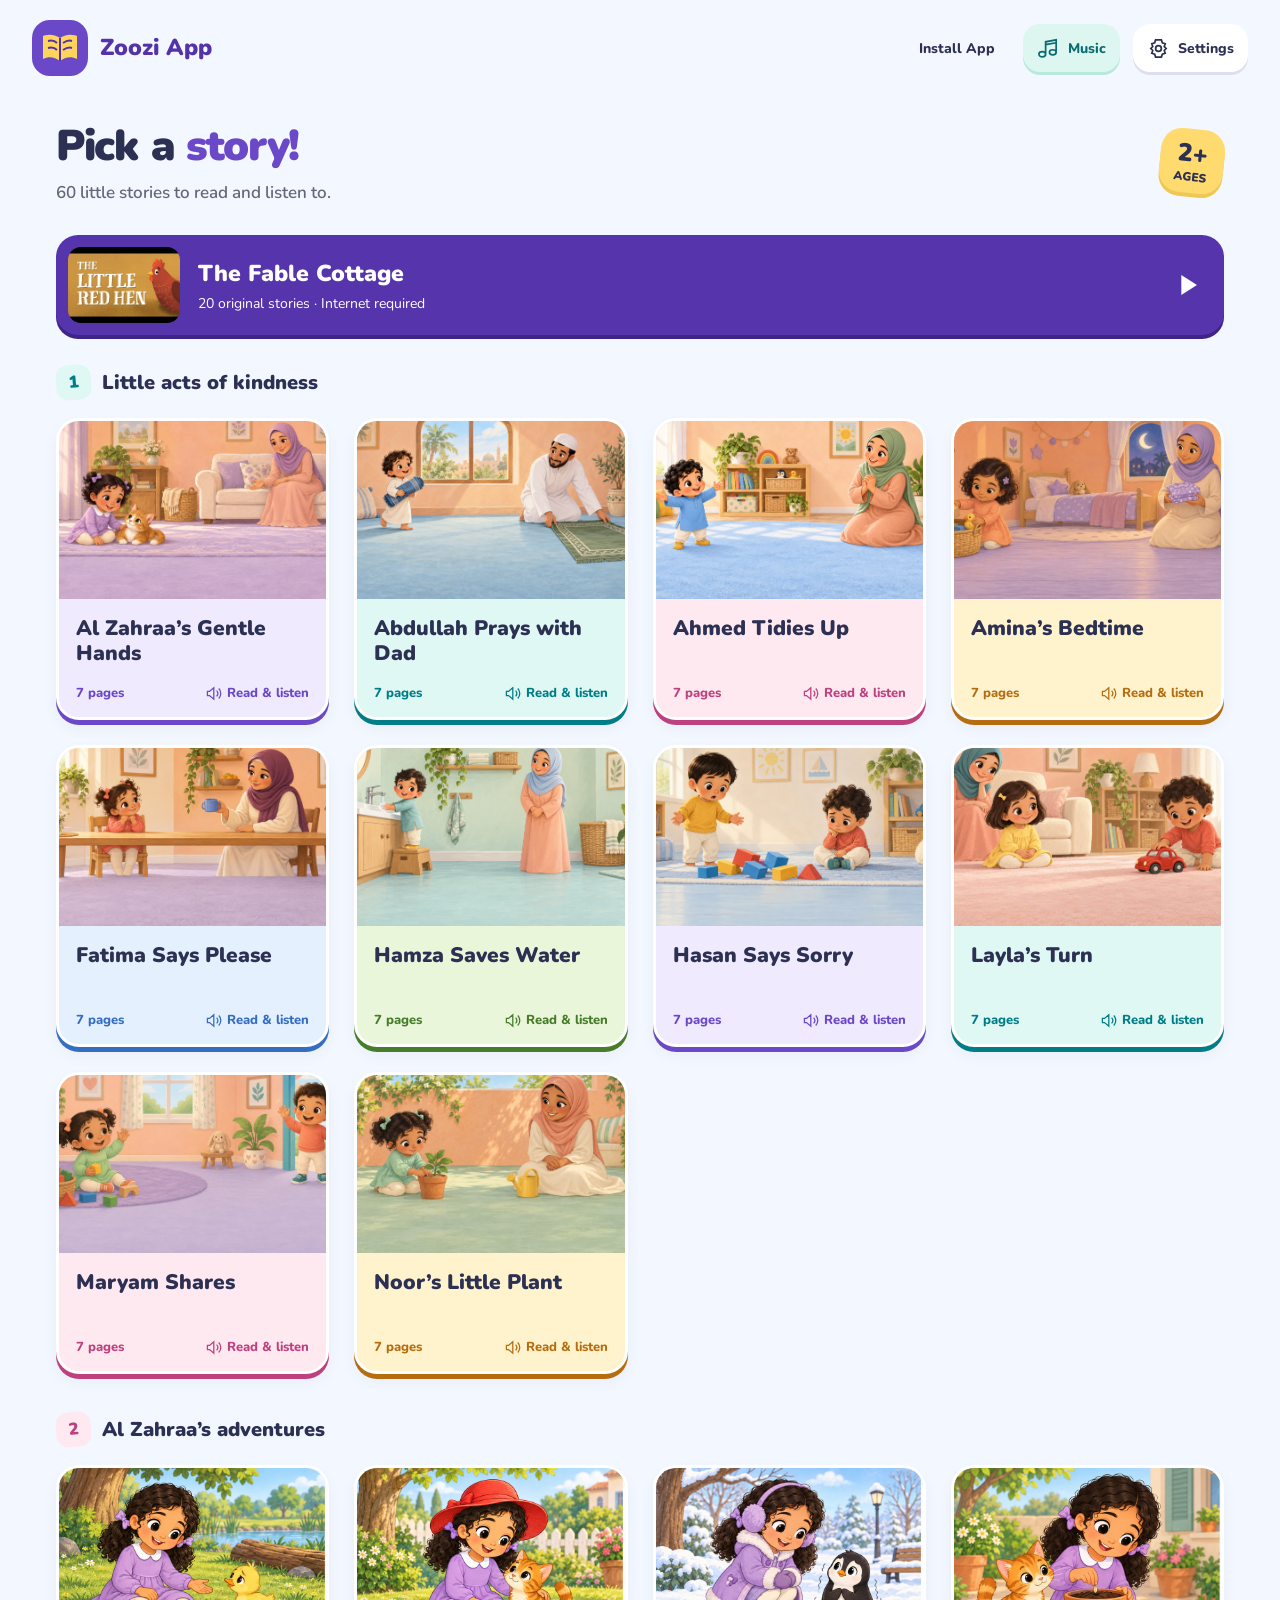
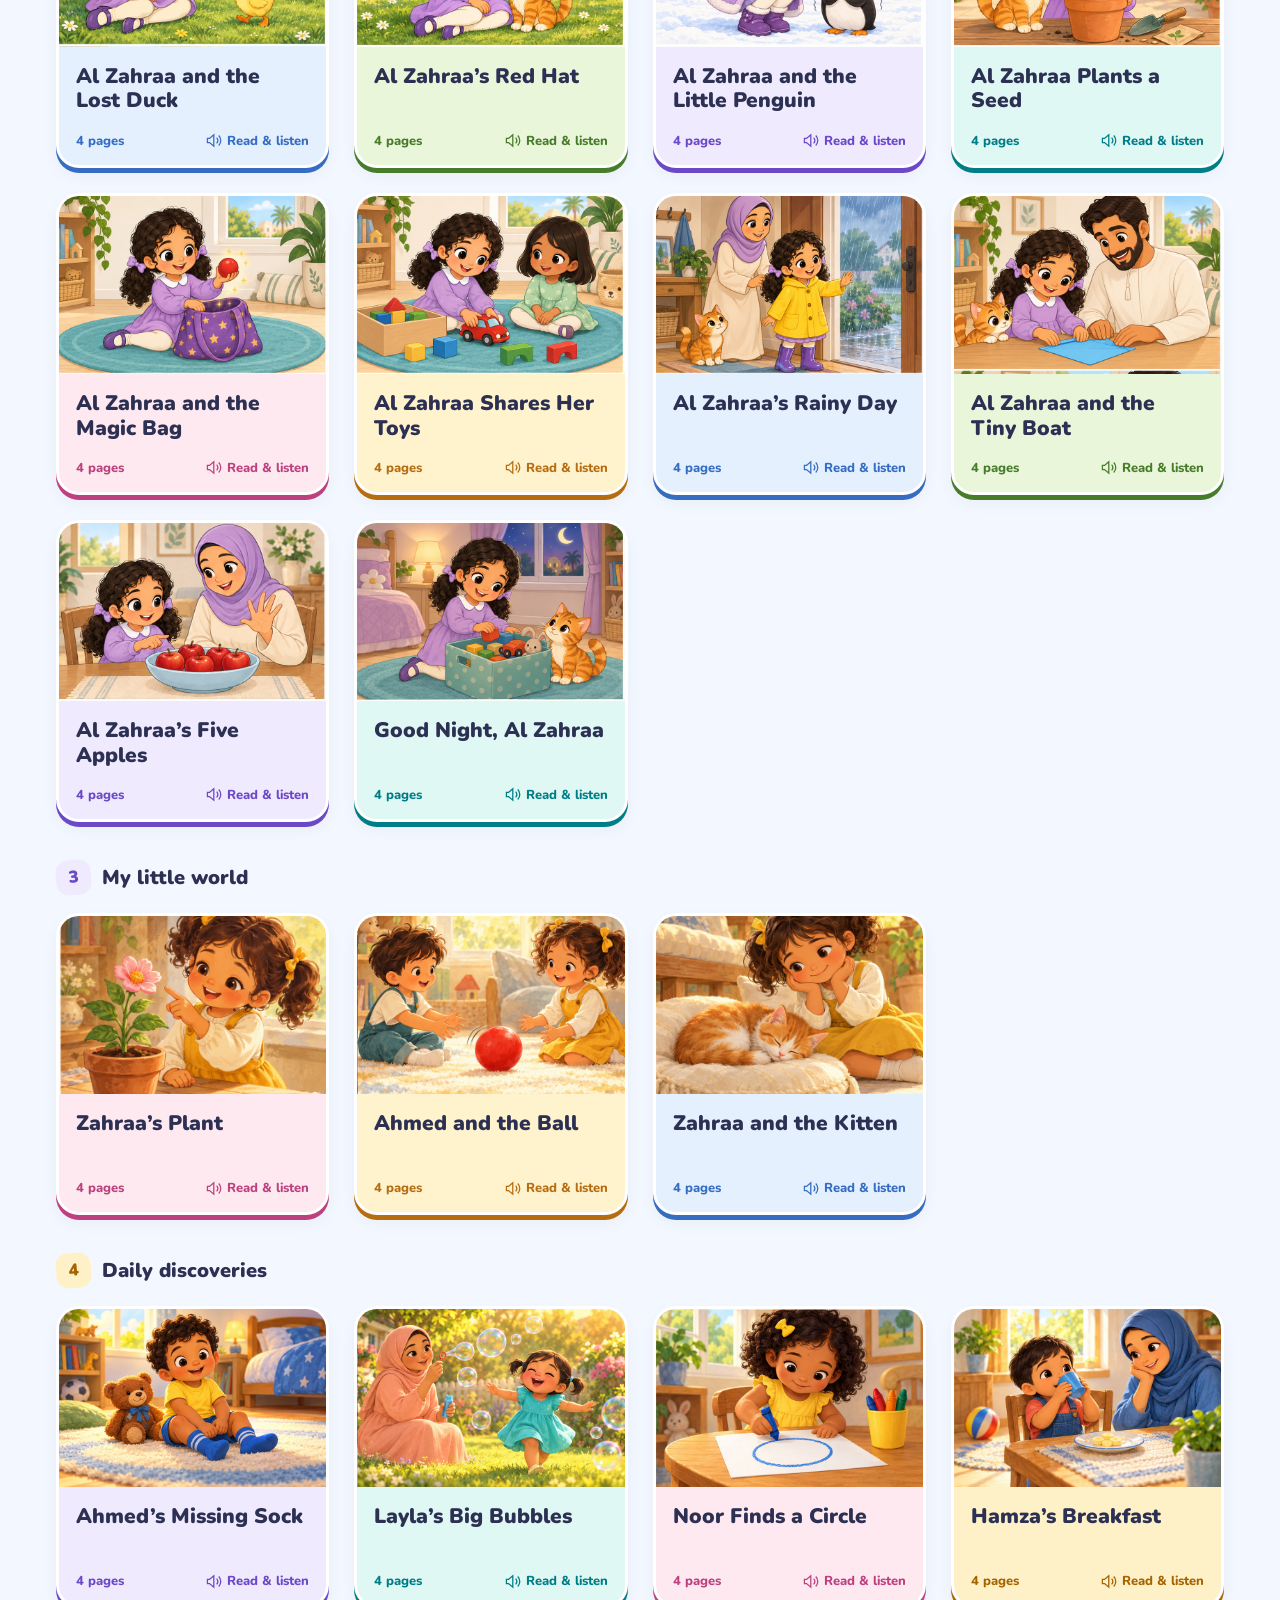
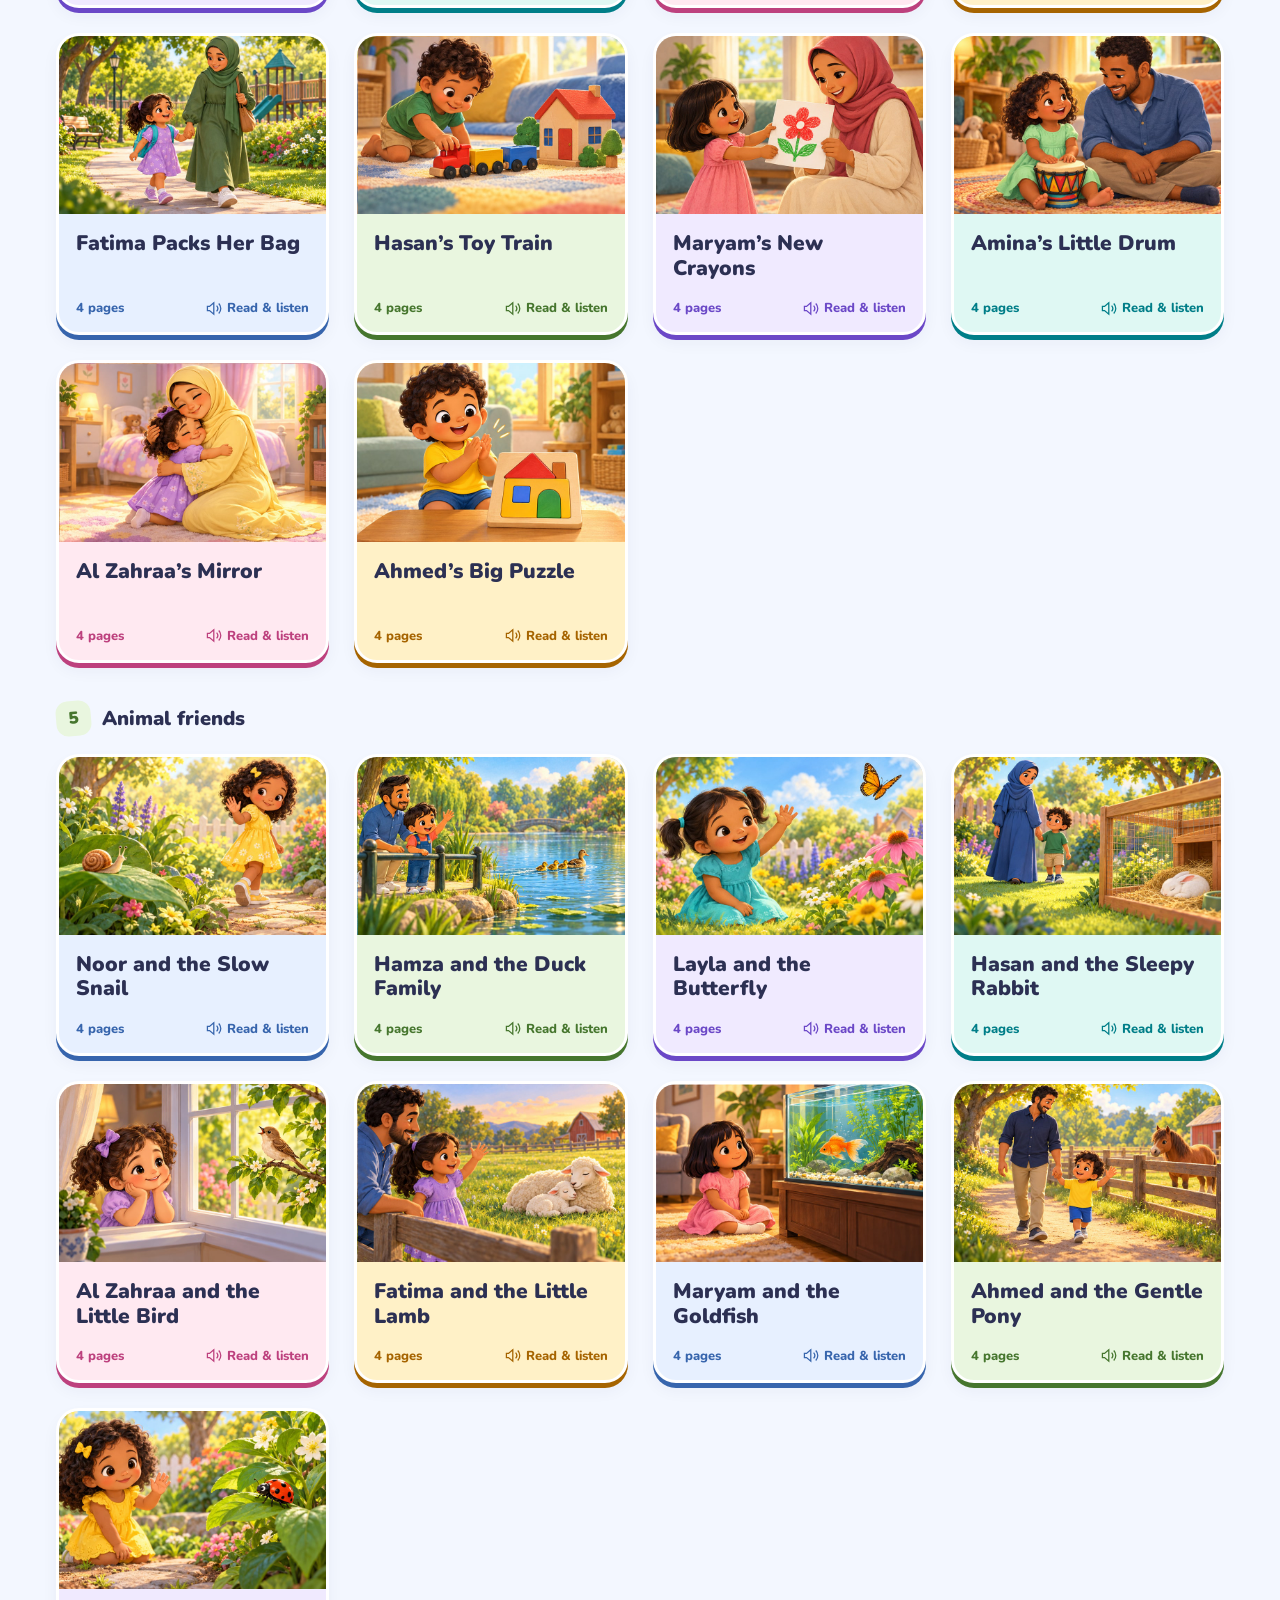
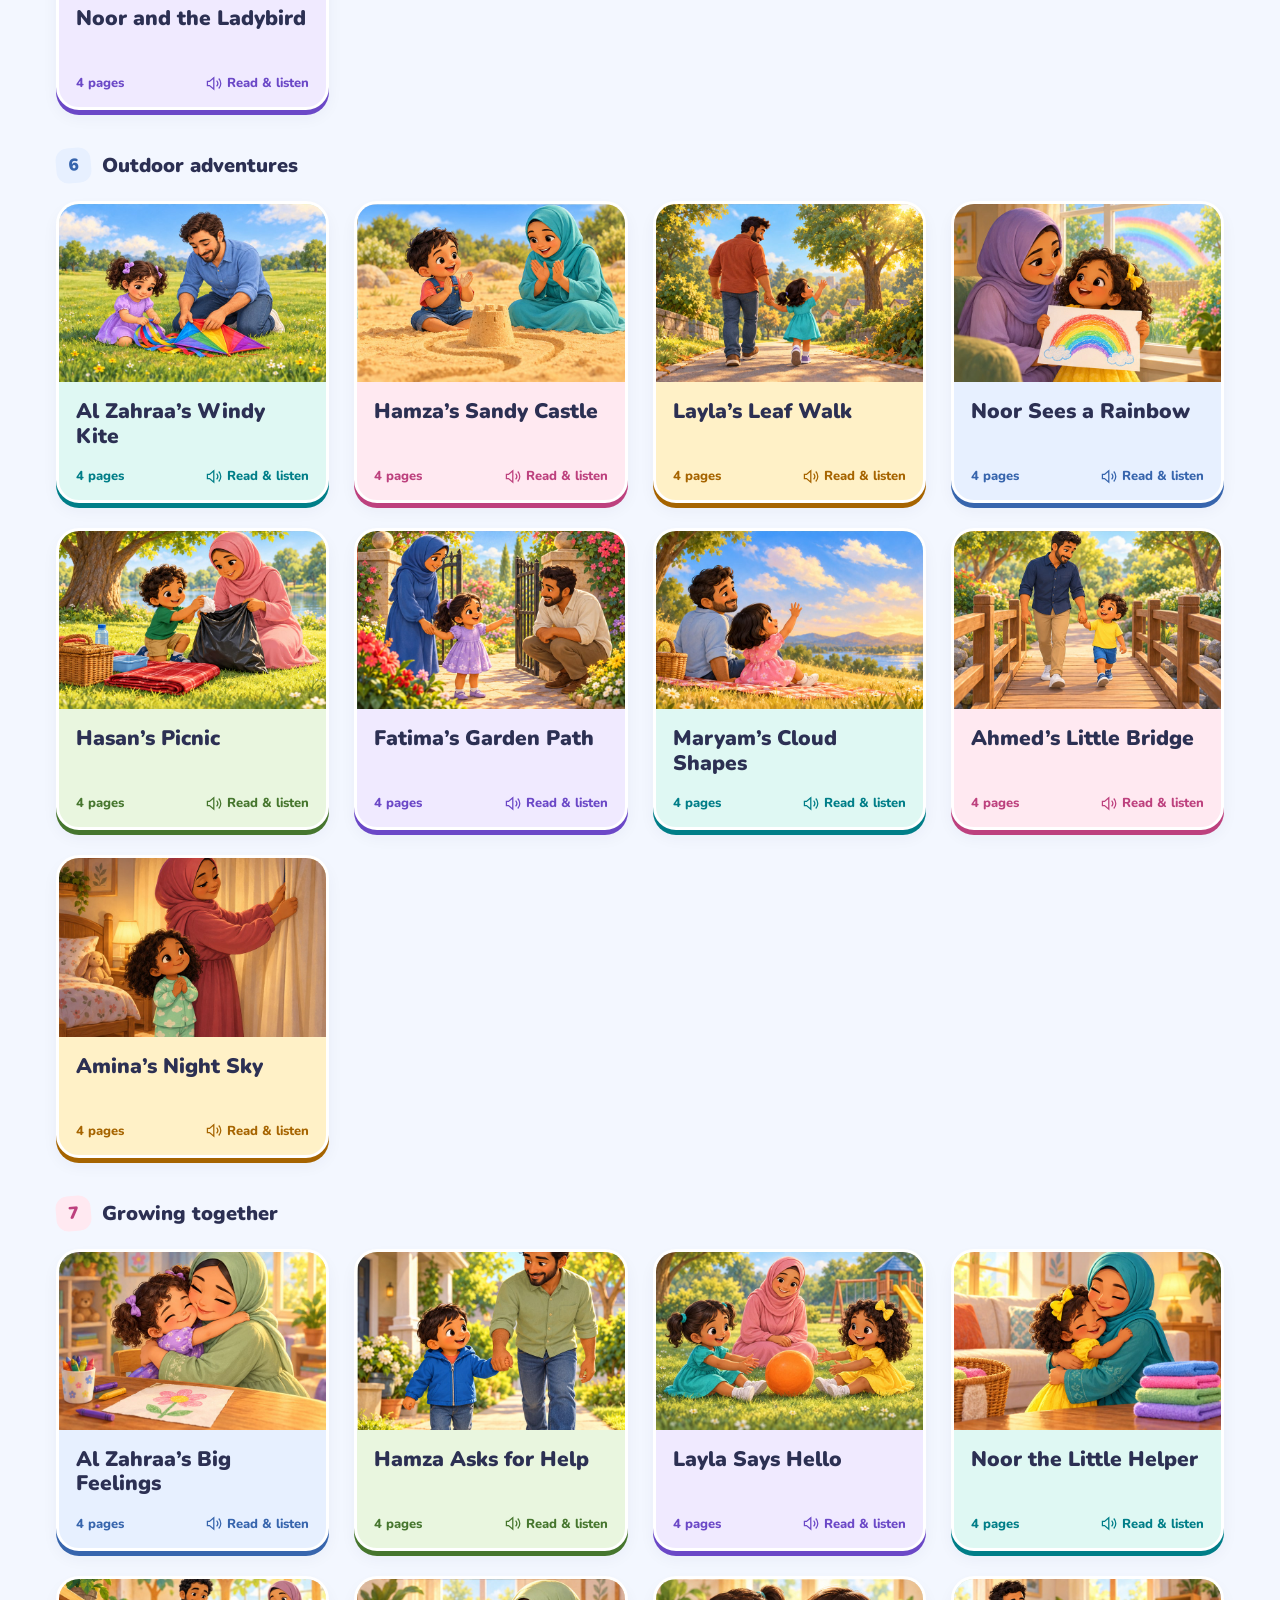
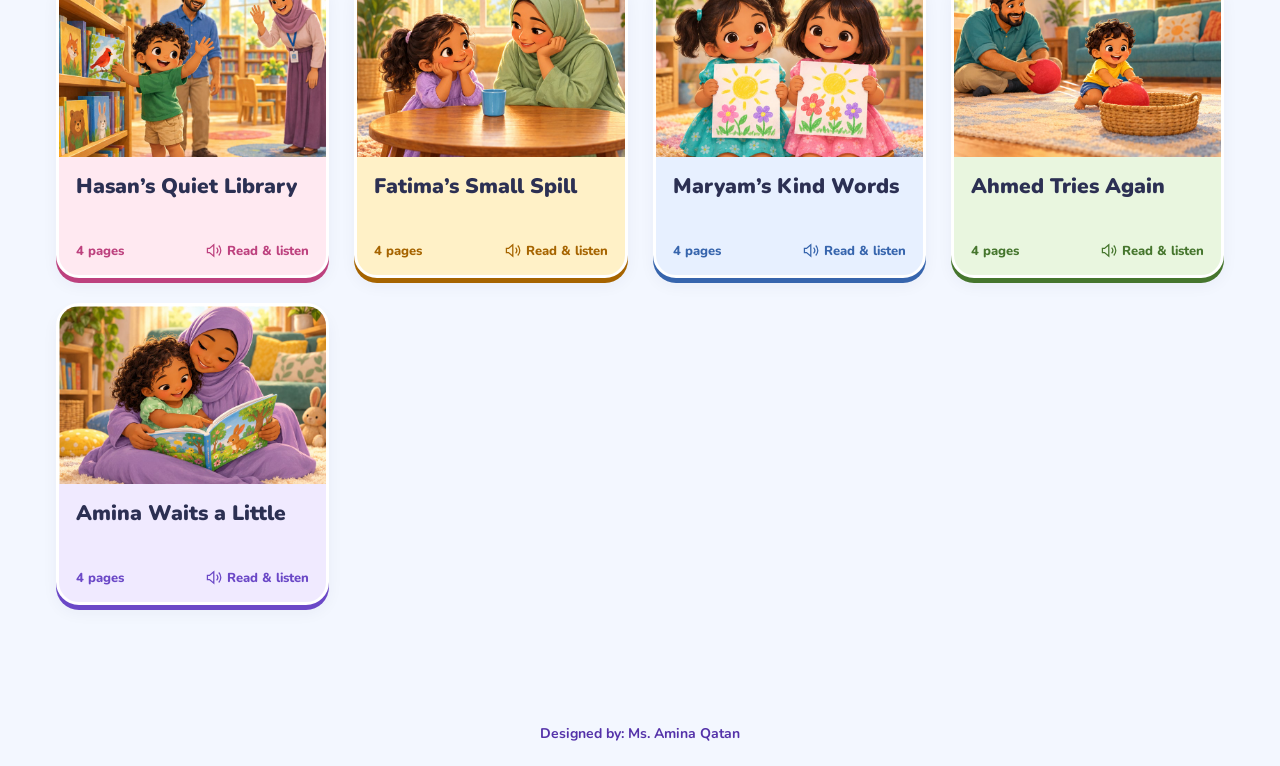
==== index.html @ 8759d4b2 "Upload Zoozi app" ====
<!doctype html><html lang="en"><head>
<meta charset="utf-8"><meta name="viewport" content="width=device-width,initial-scale=1,viewport-fit=cover"><meta name="theme-color" content="#6b48c7"><meta name="apple-mobile-web-app-capable" content="yes"><meta name="apple-mobile-web-app-status-bar-style" content="default"><meta name="description" content="60 illustrated English stories with continuous narration, plus original Fable Cottage stories online."><title>Zoozi App</title>
<link rel="manifest" href="manifest.webmanifest?v=8" crossorigin="use-credentials"><link rel="icon" href="icon.svg?v=8" type="image/svg+xml"><link rel="apple-touch-icon" href="icon-192.png?v=8"><link rel="stylesheet" href="app.css?v=8"><script src="stories.js?v=8" defer></script><script src="fable-stories.js?v=8" defer></script><script src="app.js?v=8" defer></script></head><body>
<header class="app-header"><button class="brand" id="home" aria-label="Story library"><svg viewBox="0 0 40 40" aria-hidden="true"><path d="M20 10C13 5 5 7 3 8v23c6-3 12-2 17 2 5-4 11-5 17-2V8c-2-1-10-3-17 2Z" fill="#ffd45c"/><path d="M20 10v23M8 13c4-1 7 0 9 2m-9 5c4-1 7 0 9 2m6-7c3-2 6-3 9-2m-9 9c3-2 6-3 9-2" stroke="#5432a9" stroke-width="2" fill="none"/></svg><span>Zoozi App</span></button><div class="header-actions"><button class="text-button install-top" id="install-top">Install App</button><button class="icon-button music-toggle" id="music-toggle" aria-label="Turn background music off" aria-pressed="true"><svg viewBox="0 0 24 24" fill="none" stroke="currentColor" stroke-width="1.8" aria-hidden="true"><path d="M9 17V5l11-2v12M9 8l11-2"/><ellipse cx="5.5" cy="18" rx="3.5" ry="2.7"/><ellipse cx="16.5" cy="16" rx="3.5" ry="2.7"/><path class="music-slash" d="m3 3 18 18"/></svg><span>Music</span></button><button class="icon-button" id="settings-open" aria-label="Settings"><svg viewBox="0 0 24 24" fill="none" stroke="currentColor" stroke-width="1.8" aria-hidden="true"><path d="m9 3-1 3-3 1 1 3-2 2 2 2-1 3 3 1 1 3h6l1-3 3-1-1-3 2-2-2-2 1-3-3-1-1-3Z"/><circle cx="12" cy="12" r="3"/></svg><span>Settings</span></button></div></header>
<main id="app" tabindex="-1"></main>
<footer class="app-credit">Designed by: Ms. Amina Qatan</footer>
<dialog id="settings"><form method="dialog"><div class="dialog-heading"><h2>Settings</h2><button class="icon-button close" aria-label="Close settings" value="close">×</button></div></form><div class="voice-note"><strong>Read the whole story</strong><span>One tap · Automatic page turns · English</span></div><div class="setting-row"><label for="audio-speed">Reading speed</label><select id="audio-speed"><option value="0.85">Slow</option><option value="1">Normal</option><option value="1.15">Faster</option></select></div><div class="setting-row"><label for="background-music">Background music</label><input id="background-music" type="checkbox" role="switch"></div><div class="setting-row volume-setting"><label for="music-volume">Music volume <output id="music-volume-value" for="music-volume">16%</output></label><input id="music-volume" type="range" min="0" max="30" step="1" value="16"></div><p class="settings-note music-note">Soft piano and harp play while a story is open. The music becomes quieter during narration.</p><div class="setting-row"><label for="page-animation">Page flipping</label><input id="page-animation" type="checkbox" role="switch"></div><div class="install-panel"><h3>Your little story library</h3><p>Add this app to your home screen.</p><button class="primary-button" id="install-settings">Install App</button><p class="install-help" id="install-help">On iPhone or iPad, open in Safari, tap Share, then Add to Home Screen. On Android, use Install app or Add to home screen in your browser menu.</p></div><p class="settings-note">Fable Cottage stories require internet and use their original sound. Some official story pages have members-only chapters.</p><p class="settings-note">The Zoozi read-along voice is synthetic. Previously opened stories and audio may be available offline after loading. Download a PDF to keep a story.</p></dialog><div id="notice" role="status" aria-live="polite" class="notice" hidden></div><noscript><p class="no-script">Please enable JavaScript to open the stories and play audio.</p></noscript></body></html>
---- app.css ----
@font-face{font-family:Nunito;src:url('assets/fonts/Nunito.ttf') format('truetype');font-weight:200 1000;font-display:swap}
:root{--ink:#2c3053;--purple:#6b48c7;--paper:#fff;--muted:#636779;--line:#e1deec;color-scheme:light;font-family:Nunito,system-ui,sans-serif;color:var(--ink);background:#f3f7ff}*{box-sizing:border-box}body{margin:0}button,a,input,select{-webkit-tap-highlight-color:transparent}button,select,input{font:inherit}button,a{touch-action:manipulation}button{cursor:pointer;color:inherit;border:0}button:disabled{cursor:default;opacity:.4}a{color:inherit}button:focus-visible,a:focus-visible,select:focus-visible,input:focus-visible{outline:3px solid #d15c04;outline-offset:4px}h1,h2,h3,p{margin:0}.app-header{max-width:1280px;margin:auto;padding:20px 32px;display:flex;align-items:center;justify-content:space-between;gap:18px}.brand{display:flex;align-items:center;gap:12px;text-align:left;background:none;padding:0;font-weight:900;font-size:23px;line-height:1.02;color:#5432a9}.brand svg{width:56px;height:56px;border-radius:18px;background:#6b48c7;padding:8px}.header-actions{display:flex;gap:13px;align-items:center}.icon-button{display:inline-flex;gap:8px;align-items:center;justify-content:center;background:#fff;min-width:48px;min-height:48px;padding:11px 14px;border-radius:17px;font-size:14px;font-weight:800;box-shadow:0 3px 0 #dddff0}.icon-button:hover{background:#eee8fc}.icon-button svg{width:23px;height:23px}.music-toggle{background:#ddf6f0;color:#086d70;box-shadow:0 3px 0 #b9e9dd}.music-toggle[aria-pressed=false]{background:#eeeef2;color:#646879;box-shadow:0 3px 0 #d9dbe4}.music-slash{display:none}.music-toggle[aria-pressed=false] .music-slash{display:block}.text-button{background:none;border-radius:12px;min-height:44px;padding:10px 15px;font-size:14px;font-weight:800}.text-button:hover{background:#eae5fa}.library{max-width:1220px;margin:auto;padding:21px 26px 70px}.library-heading{display:flex;gap:20px;justify-content:space-between;align-items:center;margin:0 0 31px}.library-heading h1{font-size:clamp(30px,4vw,43px);font-weight:950;letter-spacing:-1.3px}.library-heading h1 span{color:var(--purple)}.library-heading p{font-size:17px;color:var(--muted);margin-top:6px;font-weight:600}.age-mark{background:#ffdb6f;border-radius:21px;transform:rotate(6deg);width:64px;height:64px;display:flex;flex-direction:column;align-items:center;justify-content:center;font-size:25px;font-weight:900;flex-shrink:0;box-shadow:0 4px 0 #efc854}.age-mark small{font-size:12px;line-height:1.1;font-weight:900}.series{margin-bottom:38px}.series-heading{display:flex;gap:11px;align-items:center;margin-bottom:18px}.series-heading h2{font-size:20px;font-weight:900}.series-number{display:inline-flex;align-items:center;justify-content:center;min-width:35px;height:35px;border-radius:12px;background:var(--series-tint);color:var(--series-color);font-size:17px;font-weight:900;transform:rotate(-5deg)}.books{display:grid;grid-template-columns:repeat(4,minmax(0,1fr));gap:25px}.book-card{display:block;text-align:left;background:var(--book-tint);padding:0;border-radius:23px;overflow:hidden;box-shadow:0 5px 0 var(--book-color),0 8px 16px #33335b0c;border:3px solid white;transition:transform .18s,box-shadow .18s}.book-card:hover{transform:translateY(-5px) rotate(-1deg);box-shadow:0 7px 0 var(--book-color),0 14px 22px #33335b15}.book-card:active{transform:translateY(2px);box-shadow:0 2px 0 var(--book-color)}.cover-wrap{aspect-ratio:1.5;overflow:hidden;background:var(--book-tint);display:flex;align-items:center;justify-content:center}.art{position:relative;width:100%;aspect-ratio:var(--ratio,2);overflow:hidden;background:#eeeddf;flex-shrink:0}.art img{position:absolute;inset:0;width:100%;height:100%;object-fit:cover}.art img.panel{width:200%;height:200%;max-width:none;object-fit:fill}.art img.p1,.art img.p3{left:-100%}.art img.p2,.art img.p3{top:-100%}.cover-wrap .art{width:100%;min-height:100%}.book-copy{padding:17px 17px 15px;min-height:118px;display:flex;flex-direction:column;gap:15px}.book-copy h3{font-weight:900;font-size:21px;line-height:1.18;color:#2c3053;flex:1}.book-meta{display:flex;align-items:center;justify-content:space-between;font-size:13px;font-weight:800;color:var(--book-color);gap:8px}.book-listen{display:flex;align-items:center;gap:4px}.book-meta svg{width:17px;height:17px}.reader{--book-color:#6b48c7;--book-tint:#f0eaff;max-width:1380px;margin:auto;padding:3px 12px 30px}.reader-top{display:flex;align-items:center;gap:16px;justify-content:space-between;margin:2px 0 19px}.reader-title{font-size:clamp(20px,2.5vw,27px);font-weight:900;text-align:center;line-height:1.15;min-width:0}.back-button{min-width:88px;background:white;padding:12px 17px;font-size:15px;font-weight:900;border-radius:15px;box-shadow:0 3px 0 #e0deef}.download-link{font-size:14px;text-decoration:none;min-width:88px;text-align:right;padding:12px 0;font-weight:800}.download-link:hover{text-decoration:underline}.book-stage{perspective:1800px;position:relative;border-radius:24px;background:var(--book-tint);box-shadow:0 4px #d7d7e8,0 8px #e9e9f3,0 16px 28px #41477a10;border:4px solid var(--book-color)}.story-page{position:relative;border-radius:20px;overflow:hidden;background:white;padding:0 0 8px;transform-origin:left center;backface-visibility:hidden;will-change:transform;touch-action:pan-y}.page-art{margin:0 auto;max-width:min(100%,calc(78svh * var(--ratio)));border-radius:0}.reading{display:flex;gap:12px;align-items:center;margin:8px 10px 0;padding:7px 10px;border-radius:13px;background:var(--book-tint);border:2px solid transparent;transition:border-color .15s}.sentences{flex:1;min-width:0}.reading p{line-height:1.35;font-size:clamp(1rem,1.4vw,1.125rem);font-weight:700}.reading p+p{margin-top:2px}.listen{display:flex;flex-direction:column;gap:5px;align-items:center;justify-content:center;border-radius:16px;width:62px;height:60px;flex-shrink:0;background:var(--book-color);color:white;font-size:12px;font-weight:900;box-shadow:0 3px 0 #27214924}.listen svg{width:24px;height:24px}.listen:hover{filter:brightness(1.08)}.listen:active{transform:translateY(3px);box-shadow:0 2px 0 #27214924}.listen.playing{background:#ad3973;animation:pulse 1.4s infinite}.reading.active{border-color:var(--book-color)}.page-footnote{display:flex;justify-content:space-between;gap:10px;font-size:12px;font-weight:700;color:#74748a;margin:10px 18px 0}.page-nav{display:grid;grid-template-columns:1fr auto 1fr;align-items:center;gap:20px;margin-top:24px}.nav-button{border-radius:18px;background:#fff;min-height:52px;font-size:17px;font-weight:900;padding:12px 29px;justify-self:start;box-shadow:0 4px 0 #dddcec}.nav-button.next{justify-self:end;background:#ffd765;color:#493b21;box-shadow:0 4px 0 #d8ad39}.nav-button:not(:disabled):hover{filter:brightness(1.04)}.nav-button:not(:disabled):active{transform:translateY(3px);box-shadow:0 1px 0 #bba24c}.page-progress{text-align:center;font-size:15px;font-weight:800}.dots{display:flex;gap:7px;justify-content:center;margin-top:9px}.dots span{width:8px;height:8px;background:#d9d5e9;border-radius:50%}.dots span.current{background:var(--book-color);width:23px;border-radius:10px}.reader-bottom{display:flex;align-items:center;justify-content:center;gap:22px;flex-wrap:wrap;font-size:13px;font-weight:700;margin-top:25px;color:var(--muted)}.reader-bottom a{text-decoration:underline;text-underline-offset:4px}.turn-out-next{animation:turnOutNext .23s ease-in forwards}.turn-in-next{animation:turnInNext .29s ease-out}.turn-out-prev{animation:turnOutPrev .23s ease-in forwards;transform-origin:right center}.turn-in-prev{animation:turnInPrev .29s ease-out;transform-origin:right center}@keyframes turnOutNext{to{transform:rotateY(-87deg);filter:brightness(.82)}}@keyframes turnInNext{from{transform:rotateY(65deg);filter:brightness(.88)}to{transform:rotateY(0)}}@keyframes turnOutPrev{to{transform:rotateY(87deg);filter:brightness(.82)}}@keyframes turnInPrev{from{transform:rotateY(-65deg);filter:brightness(.88)}to{transform:rotateY(0)}}@keyframes pulse{50%{box-shadow:0 0 0 7px #ad397320}}dialog{border:3px solid #ded4f7;border-radius:27px;padding:27px;width:min(490px,calc(100% - 28px));max-height:90svh;overflow:auto;background:white;color:var(--ink);box-shadow:0 20px 100px #26204540}dialog::backdrop{background:#342154a6;backdrop-filter:blur(3px)}.dialog-heading{display:flex;align-items:center;justify-content:space-between;margin-bottom:19px}.dialog-heading h2{font-size:29px;font-weight:900}.close{font-size:30px;font-weight:400;background:#f1ecfc;box-shadow:none}.voice-note{border-radius:15px;background:#f1ecfc;padding:15px 18px;display:flex;flex-direction:column;gap:4px;margin-bottom:16px}.voice-note strong{font-size:17px;font-weight:900}.voice-note span{font-size:14px;color:var(--muted)}.setting-row{display:flex;align-items:center;justify-content:space-between;gap:18px;border-top:1px solid var(--line);padding:18px 0;font-size:17px;font-weight:800}.setting-row select{border:2px solid #dad5e9;background:white;border-radius:11px;padding:10px 8px;color:var(--ink);max-width:210px;font-size:15px;font-weight:700}.setting-row input[type=checkbox]{width:26px;height:26px;accent-color:var(--purple)}.volume-setting{display:block;padding-bottom:10px}.volume-setting label{display:flex;justify-content:space-between;align-items:center}.volume-setting output{font-size:14px;color:var(--muted)}.volume-setting input{width:100%;height:26px;accent-color:var(--purple);margin:12px 0 0}.install-panel{background:#fff3cf;padding:21px;border-radius:20px;margin-top:15px}.install-panel h3{font-size:20px;font-weight:900}.install-panel p{font-size:14px;line-height:1.6;margin-top:8px}.primary-button{background:var(--purple);color:white;border-radius:15px;padding:13px 23px;font-size:16px;font-weight:900;margin-top:16px;box-shadow:0 4px 0 #4e319b}.install-help{color:#626076}.settings-note{font-size:12px;line-height:1.7;color:var(--muted);margin-top:19px}.music-note{margin:0 0 17px;font-size:13px}.notice{position:fixed;bottom:20px;left:50%;transform:translateX(-50%);background:#453075;color:white;padding:14px 21px;border-radius:16px;max-width:calc(100% - 32px);width:max-content;box-shadow:0 8px 22px #27263c36;z-index:10;font-size:15px;font-weight:700}.no-script{padding:30px;font-size:20px}.no-animation .story-page{animation:none!important}.no-animation .book-card{transition:none}.no-animation .listen{animation:none}
@media(max-width:1050px){.books{grid-template-columns:repeat(3,minmax(0,1fr));gap:22px}}@media(max-width:700px){.app-header{padding:17px 17px}.brand{font-size:20px;gap:9px}.brand svg{width:48px;height:48px;border-radius:15px;padding:7px}.header-actions{gap:9px}.install-top{display:none}.icon-button{padding:12px}.icon-button span{display:none}.library{padding:16px 17px 45px}.library-heading{margin-bottom:27px;gap:10px}.library-heading h1{font-size:32px}.library-heading p{font-size:15px;max-width:235px}.age-mark{width:54px;height:54px;font-size:23px;border-radius:18px}.books{grid-template-columns:repeat(2,minmax(0,1fr));gap:22px 14px}.book-card{border-radius:19px;border-width:2px}.book-copy{padding:13px 12px 14px;min-height:126px;gap:15px}.book-copy h3{font-size:20px;line-height:1.14}.book-meta{font-size:12px;gap:3px}.book-listen span{display:none}.series-heading{gap:9px;margin-bottom:15px}.series-heading h2{font-size:19px}.series-number{width:31px;height:31px;min-width:31px;font-size:15px}.reader{padding:0 0 24px}.reader-top{margin:0 3px 16px;gap:12px}.reader-title{font-size:21px}.back-button{font-size:13px;min-width:64px;padding:10px 13px;border-radius:12px}.download-link{font-size:12px;min-width:35px}.book-stage{border-width:2px;border-radius:18px}.story-page{padding:0 0 8px;border-radius:16px}.page-art{max-width:100%;margin:0 auto;border-radius:0}.reading{margin:7px 8px 0;padding:6px 8px;gap:10px;border-radius:12px}.reading p{font-size:1rem;line-height:1.35}.listen{width:54px;height:54px;gap:2px;border-radius:14px;font-size:12px}.listen svg{width:22px;height:22px}.page-footnote{margin:10px 14px 0;font-size:11px}.page-nav{gap:9px;margin:23px 4px 0}.nav-button{font-size:16px;min-height:50px;padding:10px 22px;border-radius:16px}.page-progress{font-size:13px}.dots{gap:5px}.dots span{width:7px;height:7px}.dots span.current{width:18px}.reader-bottom{font-size:12px;gap:17px;margin-top:23px}}@media(max-width:370px){.brand{font-size:17px}.brand svg{width:43px;height:43px}.library-heading h1{font-size:28px}.books{gap:20px 12px}.book-copy h3{font-size:18px}.book-copy{padding:12px 10px}.reading p{font-size:1rem}.listen{width:52px;height:54px}.reader-title{font-size:18px}.setting-row{flex-wrap:wrap}}@media(prefers-reduced-motion:reduce){*{animation:none!important;transition:none!important}}@media print{.app-header,.reader-top,.page-nav,.reader-bottom,dialog,.notice{display:none}.story-page,.book-stage{box-shadow:none;border:0}.reader{max-width:none}.page-art{max-width:70%}.listen{display:none}body{background:white}}

.listen span{line-height:1.15;text-align:center}.reader-bottom>span{max-width:100%;text-align:center}

.online-shelf{margin:0 0 30px}.online-shelf button{display:flex;align-items:center;gap:18px;text-align:left;width:100%;background:#5635ac;color:white;padding:12px 20px 12px 12px;border-radius:22px;box-shadow:0 4px 0 #3e2388}.online-shelf img{width:112px;height:76px;object-fit:cover;border-radius:13px}.online-shelf strong{display:block;font-size:23px;font-weight:900}.online-shelf small{display:block;font-size:14px;margin-top:5px}.online-shelf button>svg{width:34px;height:34px;margin-left:auto;flex-shrink:0}.fable-cover{aspect-ratio:16/9;background:#dce7ff;overflow:hidden}.fable-cover>img{width:100%;height:100%;object-fit:cover}.source-cover{display:flex;align-items:center;justify-content:center;height:100%;background:#f0eaff;color:#6b48c7}.source-cover svg{width:58px;height:58px}.fable-books .book-meta svg{width:22px;height:22px;flex-shrink:0}.online-intro{font-size:16px;line-height:1.5;color:var(--muted);margin:0 0 20px;text-align:center}.fable-library .reader-top{margin-bottom:14px}.source-credit{font-size:14px;line-height:1.6;margin-top:26px;color:var(--muted)}.video-reader{max-width:1280px}.original-player{width:100%;aspect-ratio:16/9;min-height:200px;background:#111}.original-player iframe{display:block;width:100%;height:100%;min-height:200px;border:0}.original-links{display:flex;align-items:center;justify-content:center;gap:16px;flex-wrap:wrap;margin:20px 12px;font-size:14px;line-height:1.5}.original-links p{width:100%;text-align:center;color:var(--muted)}.original-links a{text-underline-offset:3px}.native-video-poster{background:#e7f0ff;text-align:center;padding-bottom:20px;border-radius:20px;overflow:hidden}.native-video-poster>img{display:block;width:100%;max-height:65svh;object-fit:contain;background:#111}.original-play{display:inline-flex;align-items:center;justify-content:center;gap:8px;text-decoration:none;min-height:48px}.original-play svg{width:24px;height:24px}.official-story{padding:30px 22px;border-radius:22px;background:#fff}.official-story h2{font-size:23px}.official-story p{font-size:16px;line-height:1.6;margin-top:12px;max-width:620px}@media(max-width:700px){.online-shelf button{gap:12px;padding:10px}.online-shelf strong{font-size:19px}.online-shelf small{font-size:13px;line-height:1.4}.online-shelf img{width:84px;height:68px}.online-shelf button>svg{width:25px;height:25px}.video-reader .reader-top{margin:0 12px 14px}.video-reader .online-intro{padding:0 14px;font-size:14px}.fable-books .book-copy h3{font-size:18px}.fable-books .book-meta{font-size:12px}.source-credit{font-size:14px}}

.app-credit{padding:10px 16px calc(22px + env(safe-area-inset-bottom));text-align:center;color:#5432a9;font-size:14px;line-height:1.5;font-weight:700}
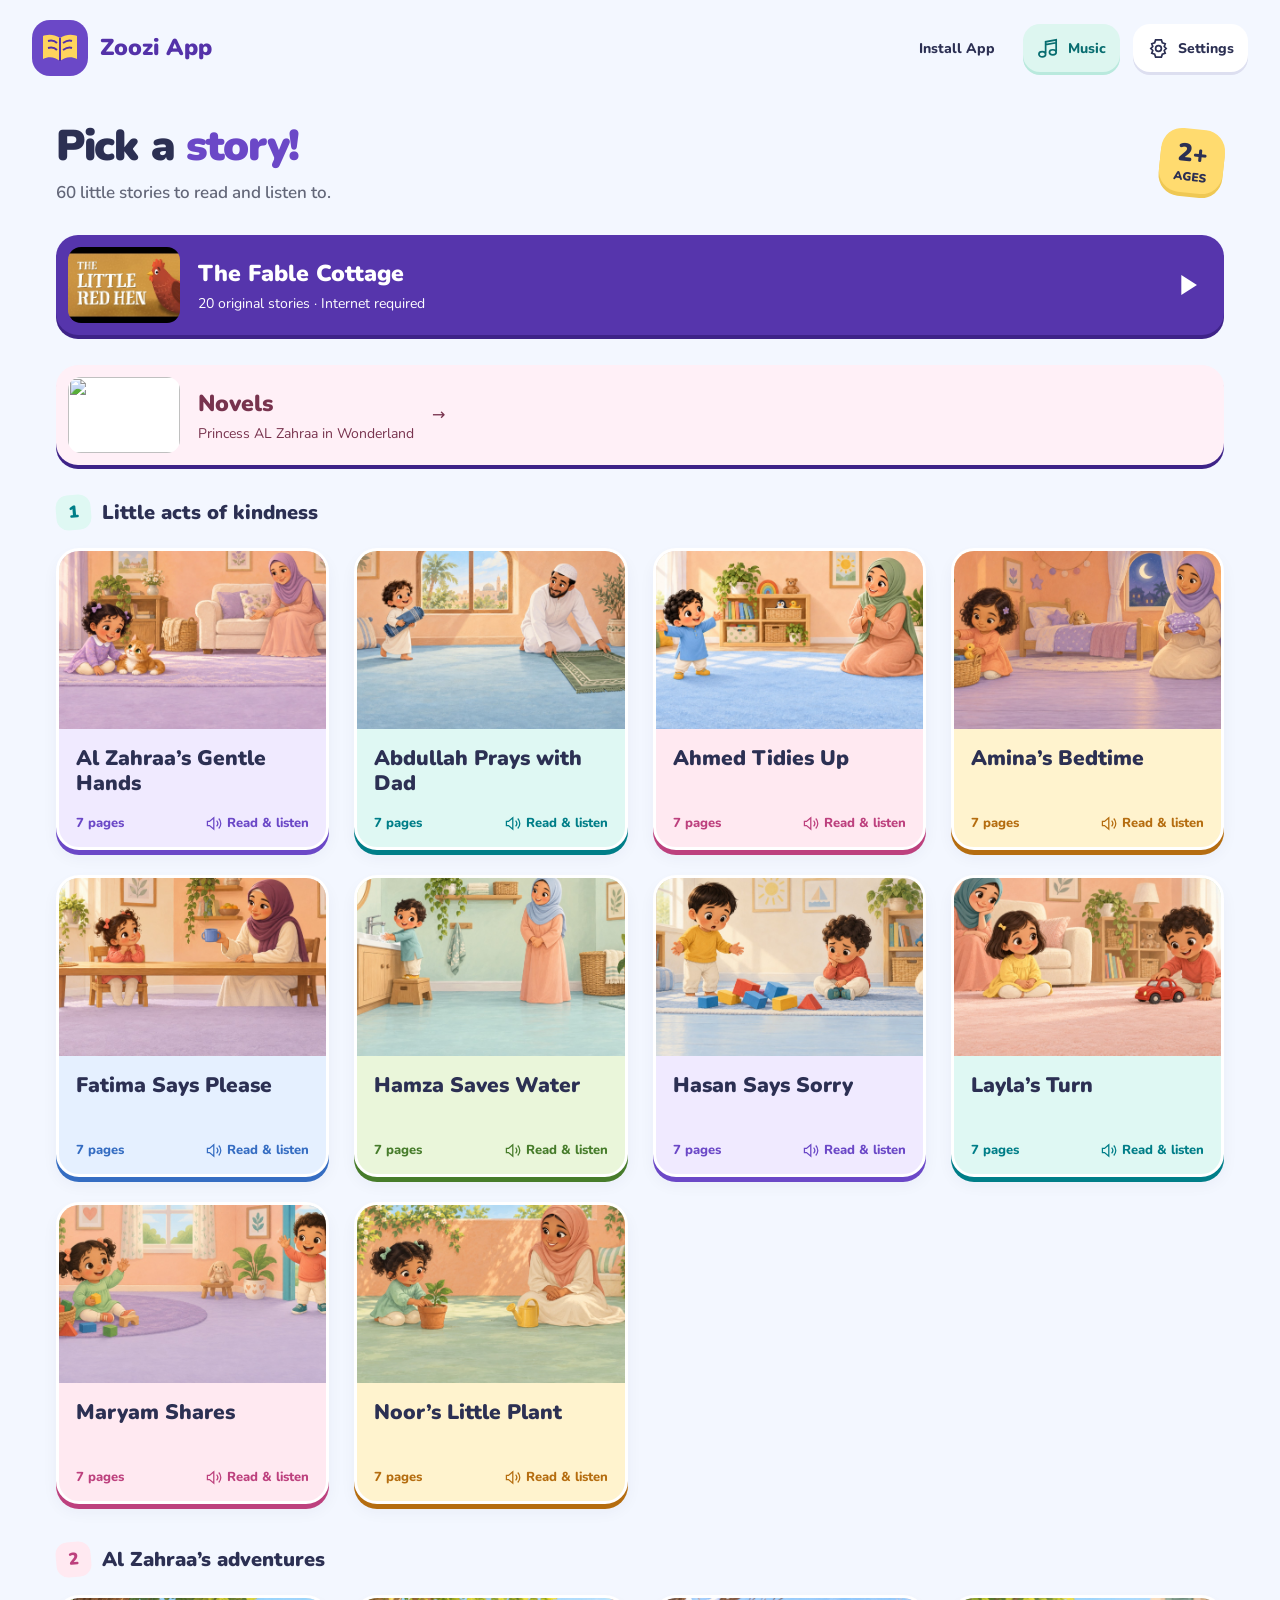
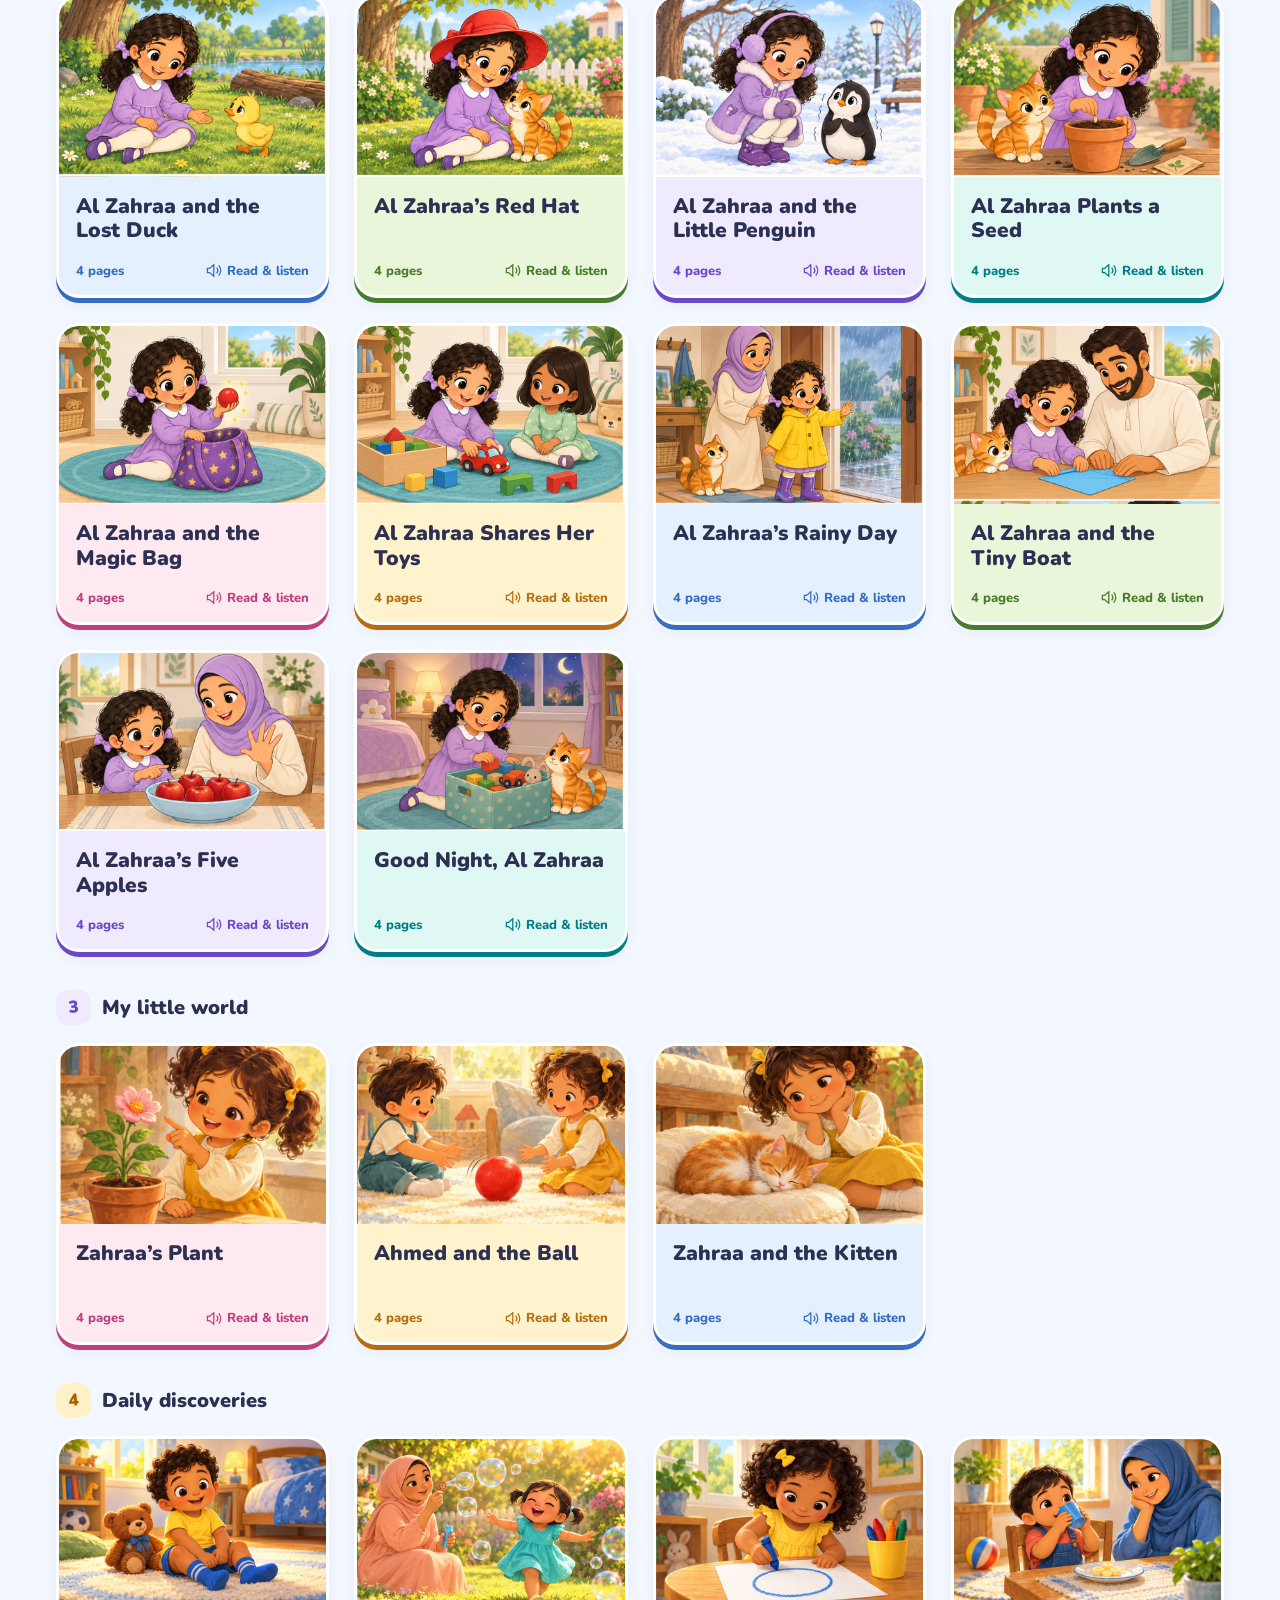
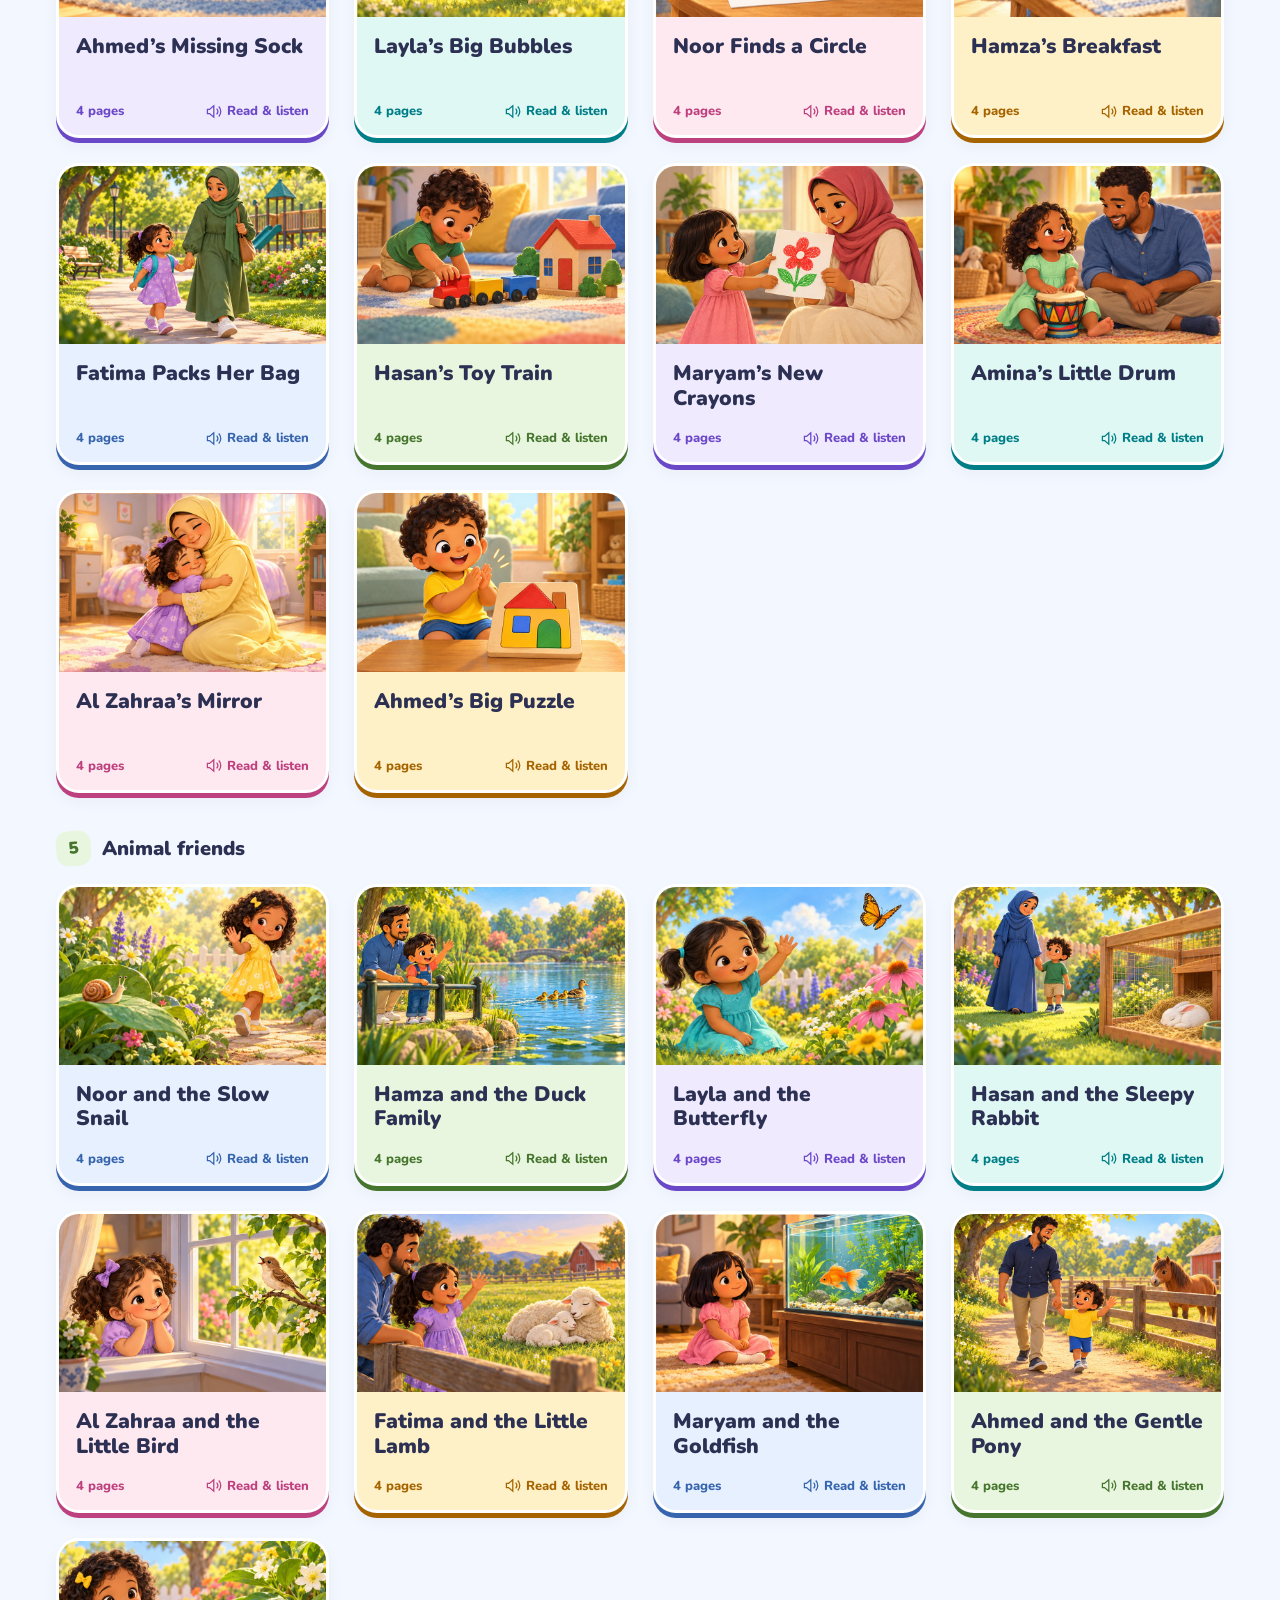
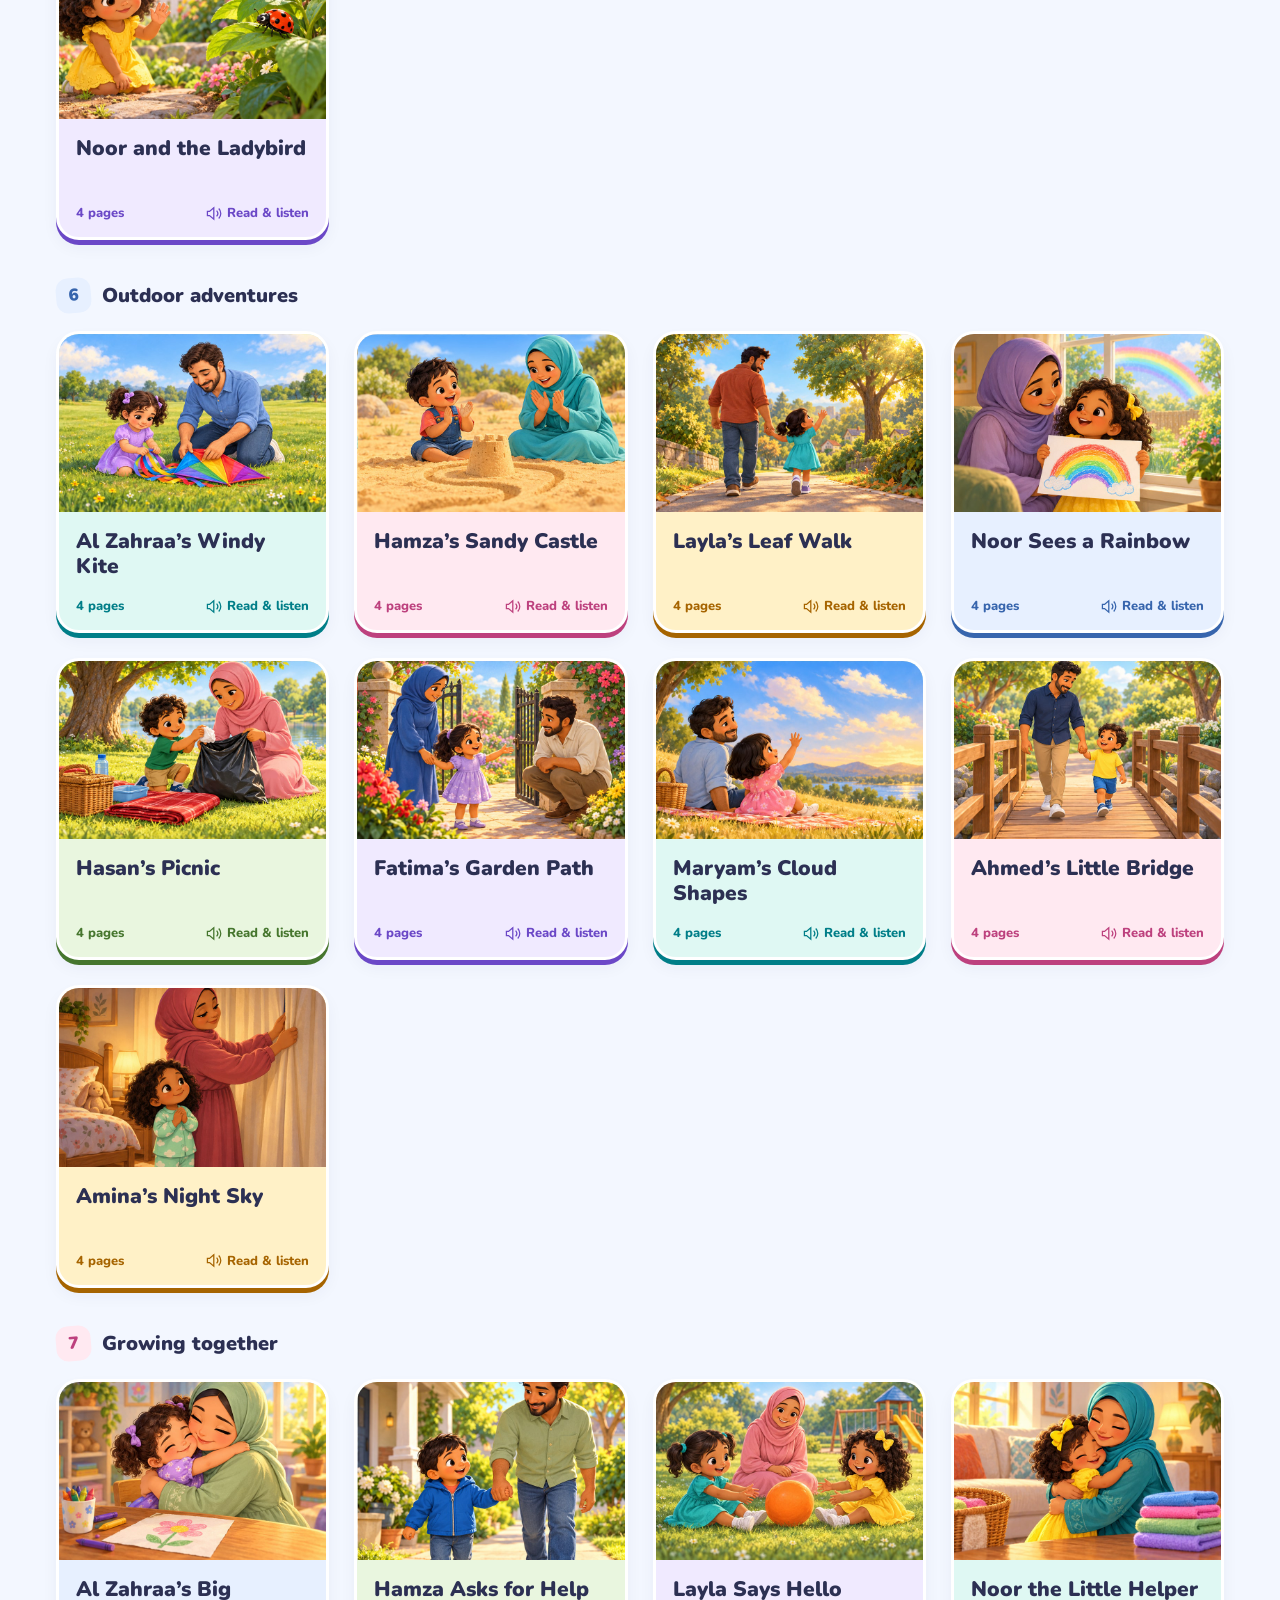
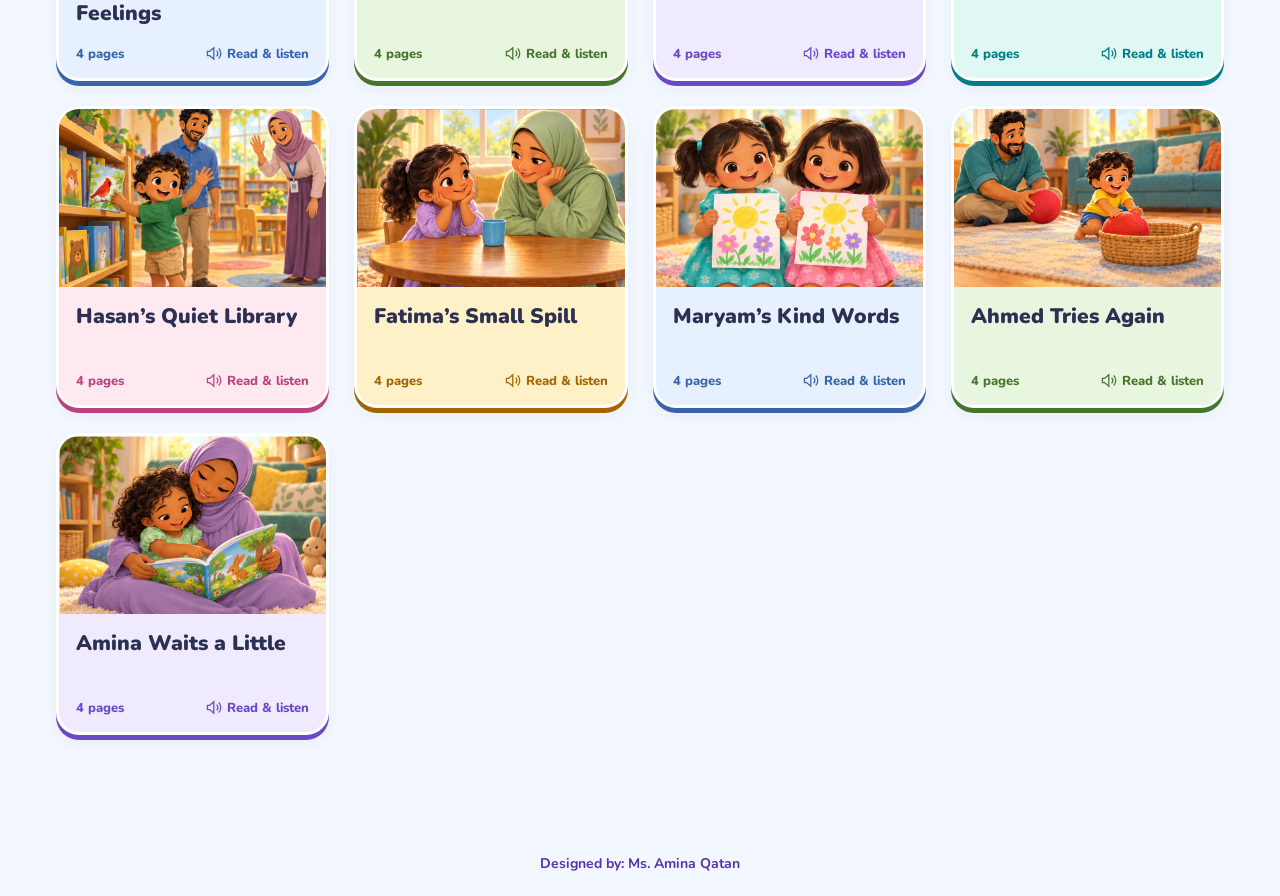
==== commit 3525f5ea: "Add files via upload" ====
--- a/index.html
+++ b/index.html
@@ -1,7 +1,7 @@
 <!doctype html><html lang="en"><head>
-<meta charset="utf-8"><meta name="viewport" content="width=device-width,initial-scale=1,viewport-fit=cover"><meta name="theme-color" content="#6b48c7"><meta name="apple-mobile-web-app-capable" content="yes"><meta name="apple-mobile-web-app-status-bar-style" content="default"><meta name="description" content="60 illustrated English stories with continuous narration, plus original Fable Cottage stories online."><title>Zoozi App</title>
-<link rel="manifest" href="manifest.webmanifest?v=8" crossorigin="use-credentials"><link rel="icon" href="icon.svg?v=8" type="image/svg+xml"><link rel="apple-touch-icon" href="icon-192.png?v=8"><link rel="stylesheet" href="app.css?v=8"><script src="stories.js?v=8" defer></script><script src="fable-stories.js?v=8" defer></script><script src="app.js?v=8" defer></script></head><body>
+<meta charset="utf-8"><meta name="viewport" content="width=device-width,initial-scale=1,viewport-fit=cover"><meta name="theme-color" content="#6b48c7"><meta name="apple-mobile-web-app-capable" content="yes"><meta name="apple-mobile-web-app-status-bar-style" content="default"><meta name="description" content="60 illustrated English stories with continuous narration, plus illustrated novels and original Fable Cottage stories online."><title>Zoozi App</title>
+<link rel="manifest" href="manifest.webmanifest?v=10" crossorigin="use-credentials"><link rel="icon" href="icon.svg?v=10" type="image/svg+xml"><link rel="apple-touch-icon" href="icon-192.png?v=10"><link rel="stylesheet" href="app.css?v=10"><script src="stories.js?v=10" defer></script><script src="fable-stories.js?v=10" defer></script><script src="novel-section.js?v=10" defer></script><script src="app.js?v=10" defer></script></head><body>
 <header class="app-header"><button class="brand" id="home" aria-label="Story library"><svg viewBox="0 0 40 40" aria-hidden="true"><path d="M20 10C13 5 5 7 3 8v23c6-3 12-2 17 2 5-4 11-5 17-2V8c-2-1-10-3-17 2Z" fill="#ffd45c"/><path d="M20 10v23M8 13c4-1 7 0 9 2m-9 5c4-1 7 0 9 2m6-7c3-2 6-3 9-2m-9 9c3-2 6-3 9-2" stroke="#5432a9" stroke-width="2" fill="none"/></svg><span>Zoozi App</span></button><div class="header-actions"><button class="text-button install-top" id="install-top">Install App</button><button class="icon-button music-toggle" id="music-toggle" aria-label="Turn background music off" aria-pressed="true"><svg viewBox="0 0 24 24" fill="none" stroke="currentColor" stroke-width="1.8" aria-hidden="true"><path d="M9 17V5l11-2v12M9 8l11-2"/><ellipse cx="5.5" cy="18" rx="3.5" ry="2.7"/><ellipse cx="16.5" cy="16" rx="3.5" ry="2.7"/><path class="music-slash" d="m3 3 18 18"/></svg><span>Music</span></button><button class="icon-button" id="settings-open" aria-label="Settings"><svg viewBox="0 0 24 24" fill="none" stroke="currentColor" stroke-width="1.8" aria-hidden="true"><path d="m9 3-1 3-3 1 1 3-2 2 2 2-1 3 3 1 1 3h6l1-3 3-1-1-3 2-2-2-2 1-3-3-1-1-3Z"/><circle cx="12" cy="12" r="3"/></svg><span>Settings</span></button></div></header>
-<main id="app" tabindex="-1"></main>
+<main id="app" tabindex="-1"><section class="startup-message" role="status"><h1>Opening Zoozi App...</h1><p>Your stories are loading. If they do not appear, check your internet connection and <a href="./?refresh=10">try again</a>.</p><p>On your phone, open this link directly in Chrome or Safari.</p></section></main>
 <footer class="app-credit">Designed by: Ms. Amina Qatan</footer>
 <dialog id="settings"><form method="dialog"><div class="dialog-heading"><h2>Settings</h2><button class="icon-button close" aria-label="Close settings" value="close">×</button></div></form><div class="voice-note"><strong>Read the whole story</strong><span>One tap · Automatic page turns · English</span></div><div class="setting-row"><label for="audio-speed">Reading speed</label><select id="audio-speed"><option value="0.85">Slow</option><option value="1">Normal</option><option value="1.15">Faster</option></select></div><div class="setting-row"><label for="background-music">Background music</label><input id="background-music" type="checkbox" role="switch"></div><div class="setting-row volume-setting"><label for="music-volume">Music volume <output id="music-volume-value" for="music-volume">16%</output></label><input id="music-volume" type="range" min="0" max="30" step="1" value="16"></div><p class="settings-note music-note">Soft piano and harp play while a story is open. The music becomes quieter during narration.</p><div class="setting-row"><label for="page-animation">Page flipping</label><input id="page-animation" type="checkbox" role="switch"></div><div class="install-panel"><h3>Your little story library</h3><p>Add this app to your home screen.</p><button class="primary-button" id="install-settings">Install App</button><p class="install-help" id="install-help">On iPhone or iPad, open in Safari, tap Share, then Add to Home Screen. On Android, use Install app or Add to home screen in your browser menu.</p></div><p class="settings-note">Fable Cottage stories require internet and use their original sound. Some official story pages have members-only chapters.</p><p class="settings-note">The Zoozi read-along voice is synthetic. Previously opened stories and audio may be available offline after loading. Download a PDF to keep a story.</p></dialog><div id="notice" role="status" aria-live="polite" class="notice" hidden></div><noscript><p class="no-script">Please enable JavaScript to open the stories and play audio.</p></noscript></body></html>
--- a/app.css
+++ b/app.css
@@ -1,9 +1,14 @@
 @font-face{font-family:Nunito;src:url('assets/fonts/Nunito.ttf') format('truetype');font-weight:200 1000;font-display:swap}
 :root{--ink:#2c3053;--purple:#6b48c7;--paper:#fff;--muted:#636779;--line:#e1deec;color-scheme:light;font-family:Nunito,system-ui,sans-serif;color:var(--ink);background:#f3f7ff}*{box-sizing:border-box}body{margin:0}button,a,input,select{-webkit-tap-highlight-color:transparent}button,select,input{font:inherit}button,a{touch-action:manipulation}button{cursor:pointer;color:inherit;border:0}button:disabled{cursor:default;opacity:.4}a{color:inherit}button:focus-visible,a:focus-visible,select:focus-visible,input:focus-visible{outline:3px solid #d15c04;outline-offset:4px}h1,h2,h3,p{margin:0}.app-header{max-width:1280px;margin:auto;padding:20px 32px;display:flex;align-items:center;justify-content:space-between;gap:18px}.brand{display:flex;align-items:center;gap:12px;text-align:left;background:none;padding:0;font-weight:900;font-size:23px;line-height:1.02;color:#5432a9}.brand svg{width:56px;height:56px;border-radius:18px;background:#6b48c7;padding:8px}.header-actions{display:flex;gap:13px;align-items:center}.icon-button{display:inline-flex;gap:8px;align-items:center;justify-content:center;background:#fff;min-width:48px;min-height:48px;padding:11px 14px;border-radius:17px;font-size:14px;font-weight:800;box-shadow:0 3px 0 #dddff0}.icon-button:hover{background:#eee8fc}.icon-button svg{width:23px;height:23px}.music-toggle{background:#ddf6f0;color:#086d70;box-shadow:0 3px 0 #b9e9dd}.music-toggle[aria-pressed=false]{background:#eeeef2;color:#646879;box-shadow:0 3px 0 #d9dbe4}.music-slash{display:none}.music-toggle[aria-pressed=false] .music-slash{display:block}.text-button{background:none;border-radius:12px;min-height:44px;padding:10px 15px;font-size:14px;font-weight:800}.text-button:hover{background:#eae5fa}.library{max-width:1220px;margin:auto;padding:21px 26px 70px}.library-heading{display:flex;gap:20px;justify-content:space-between;align-items:center;margin:0 0 31px}.library-heading h1{font-size:clamp(30px,4vw,43px);font-weight:950;letter-spacing:-1.3px}.library-heading h1 span{color:var(--purple)}.library-heading p{font-size:17px;color:var(--muted);margin-top:6px;font-weight:600}.age-mark{background:#ffdb6f;border-radius:21px;transform:rotate(6deg);width:64px;height:64px;display:flex;flex-direction:column;align-items:center;justify-content:center;font-size:25px;font-weight:900;flex-shrink:0;box-shadow:0 4px 0 #efc854}.age-mark small{font-size:12px;line-height:1.1;font-weight:900}.series{margin-bottom:38px}.series-heading{display:flex;gap:11px;align-items:center;margin-bottom:18px}.series-heading h2{font-size:20px;font-weight:900}.series-number{display:inline-flex;align-items:center;justify-content:center;min-width:35px;height:35px;border-radius:12px;background:var(--series-tint);color:var(--series-color);font-size:17px;font-weight:900;transform:rotate(-5deg)}.books{display:grid;grid-template-columns:repeat(4,minmax(0,1fr));gap:25px}.book-card{display:block;text-align:left;background:var(--book-tint);padding:0;border-radius:23px;overflow:hidden;box-shadow:0 5px 0 var(--book-color),0 8px 16px #33335b0c;border:3px solid white;transition:transform .18s,box-shadow .18s}.book-card:hover{transform:translateY(-5px) rotate(-1deg);box-shadow:0 7px 0 var(--book-color),0 14px 22px #33335b15}.book-card:active{transform:translateY(2px);box-shadow:0 2px 0 var(--book-color)}.cover-wrap{aspect-ratio:1.5;overflow:hidden;background:var(--book-tint);display:flex;align-items:center;justify-content:center}.art{position:relative;width:100%;aspect-ratio:var(--ratio,2);overflow:hidden;background:#eeeddf;flex-shrink:0}.art img{position:absolute;inset:0;width:100%;height:100%;object-fit:cover}.art img.panel{width:200%;height:200%;max-width:none;object-fit:fill}.art img.p1,.art img.p3{left:-100%}.art img.p2,.art img.p3{top:-100%}.cover-wrap .art{width:100%;min-height:100%}.book-copy{padding:17px 17px 15px;min-height:118px;display:flex;flex-direction:column;gap:15px}.book-copy h3{font-weight:900;font-size:21px;line-height:1.18;color:#2c3053;flex:1}.book-meta{display:flex;align-items:center;justify-content:space-between;font-size:13px;font-weight:800;color:var(--book-color);gap:8px}.book-listen{display:flex;align-items:center;gap:4px}.book-meta svg{width:17px;height:17px}.reader{--book-color:#6b48c7;--book-tint:#f0eaff;max-width:1380px;margin:auto;padding:3px 12px 30px}.reader-top{display:flex;align-items:center;gap:16px;justify-content:space-between;margin:2px 0 19px}.reader-title{font-size:clamp(20px,2.5vw,27px);font-weight:900;text-align:center;line-height:1.15;min-width:0}.back-button{min-width:88px;background:white;padding:12px 17px;font-size:15px;font-weight:900;border-radius:15px;box-shadow:0 3px 0 #e0deef}.download-link{font-size:14px;text-decoration:none;min-width:88px;text-align:right;padding:12px 0;font-weight:800}.download-link:hover{text-decoration:underline}.book-stage{perspective:1800px;position:relative;border-radius:24px;background:var(--book-tint);box-shadow:0 4px #d7d7e8,0 8px #e9e9f3,0 16px 28px #41477a10;border:4px solid var(--book-color)}.story-page{position:relative;border-radius:20px;overflow:hidden;background:white;padding:0 0 8px;transform-origin:left center;backface-visibility:hidden;will-change:transform;touch-action:pan-y}.page-art{margin:0 auto;max-width:min(100%,calc(78svh * var(--ratio)));border-radius:0}.reading{display:flex;gap:12px;align-items:center;margin:8px 10px 0;padding:7px 10px;border-radius:13px;background:var(--book-tint);border:2px solid transparent;transition:border-color .15s}.sentences{flex:1;min-width:0}.reading p{line-height:1.35;font-size:clamp(1rem,1.4vw,1.125rem);font-weight:700}.reading p+p{margin-top:2px}.listen{display:flex;flex-direction:column;gap:5px;align-items:center;justify-content:center;border-radius:16px;width:62px;height:60px;flex-shrink:0;background:var(--book-color);color:white;font-size:12px;font-weight:900;box-shadow:0 3px 0 #27214924}.listen svg{width:24px;height:24px}.listen:hover{filter:brightness(1.08)}.listen:active{transform:translateY(3px);box-shadow:0 2px 0 #27214924}.listen.playing{background:#ad3973;animation:pulse 1.4s infinite}.reading.active{border-color:var(--book-color)}.page-footnote{display:flex;justify-content:space-between;gap:10px;font-size:12px;font-weight:700;color:#74748a;margin:10px 18px 0}.page-nav{display:grid;grid-template-columns:1fr auto 1fr;align-items:center;gap:20px;margin-top:24px}.nav-button{border-radius:18px;background:#fff;min-height:52px;font-size:17px;font-weight:900;padding:12px 29px;justify-self:start;box-shadow:0 4px 0 #dddcec}.nav-button.next{justify-self:end;background:#ffd765;color:#493b21;box-shadow:0 4px 0 #d8ad39}.nav-button:not(:disabled):hover{filter:brightness(1.04)}.nav-button:not(:disabled):active{transform:translateY(3px);box-shadow:0 1px 0 #bba24c}.page-progress{text-align:center;font-size:15px;font-weight:800}.dots{display:flex;gap:7px;justify-content:center;margin-top:9px}.dots span{width:8px;height:8px;background:#d9d5e9;border-radius:50%}.dots span.current{background:var(--book-color);width:23px;border-radius:10px}.reader-bottom{display:flex;align-items:center;justify-content:center;gap:22px;flex-wrap:wrap;font-size:13px;font-weight:700;margin-top:25px;color:var(--muted)}.reader-bottom a{text-decoration:underline;text-underline-offset:4px}.turn-out-next{animation:turnOutNext .23s ease-in forwards}.turn-in-next{animation:turnInNext .29s ease-out}.turn-out-prev{animation:turnOutPrev .23s ease-in forwards;transform-origin:right center}.turn-in-prev{animation:turnInPrev .29s ease-out;transform-origin:right center}@keyframes turnOutNext{to{transform:rotateY(-87deg);filter:brightness(.82)}}@keyframes turnInNext{from{transform:rotateY(65deg);filter:brightness(.88)}to{transform:rotateY(0)}}@keyframes turnOutPrev{to{transform:rotateY(87deg);filter:brightness(.82)}}@keyframes turnInPrev{from{transform:rotateY(-65deg);filter:brightness(.88)}to{transform:rotateY(0)}}@keyframes pulse{50%{box-shadow:0 0 0 7px #ad397320}}dialog{border:3px solid #ded4f7;border-radius:27px;padding:27px;width:min(490px,calc(100% - 28px));max-height:90svh;overflow:auto;background:white;color:var(--ink);box-shadow:0 20px 100px #26204540}dialog::backdrop{background:#342154a6;backdrop-filter:blur(3px)}.dialog-heading{display:flex;align-items:center;justify-content:space-between;margin-bottom:19px}.dialog-heading h2{font-size:29px;font-weight:900}.close{font-size:30px;font-weight:400;background:#f1ecfc;box-shadow:none}.voice-note{border-radius:15px;background:#f1ecfc;padding:15px 18px;display:flex;flex-direction:column;gap:4px;margin-bottom:16px}.voice-note strong{font-size:17px;font-weight:900}.voice-note span{font-size:14px;color:var(--muted)}.setting-row{display:flex;align-items:center;justify-content:space-between;gap:18px;border-top:1px solid var(--line);padding:18px 0;font-size:17px;font-weight:800}.setting-row select{border:2px solid #dad5e9;background:white;border-radius:11px;padding:10px 8px;color:var(--ink);max-width:210px;font-size:15px;font-weight:700}.setting-row input[type=checkbox]{width:26px;height:26px;accent-color:var(--purple)}.volume-setting{display:block;padding-bottom:10px}.volume-setting label{display:flex;justify-content:space-between;align-items:center}.volume-setting output{font-size:14px;color:var(--muted)}.volume-setting input{width:100%;height:26px;accent-color:var(--purple);margin:12px 0 0}.install-panel{background:#fff3cf;padding:21px;border-radius:20px;margin-top:15px}.install-panel h3{font-size:20px;font-weight:900}.install-panel p{font-size:14px;line-height:1.6;margin-top:8px}.primary-button{background:var(--purple);color:white;border-radius:15px;padding:13px 23px;font-size:16px;font-weight:900;margin-top:16px;box-shadow:0 4px 0 #4e319b}.install-help{color:#626076}.settings-note{font-size:12px;line-height:1.7;color:var(--muted);margin-top:19px}.music-note{margin:0 0 17px;font-size:13px}.notice{position:fixed;bottom:20px;left:50%;transform:translateX(-50%);background:#453075;color:white;padding:14px 21px;border-radius:16px;max-width:calc(100% - 32px);width:max-content;box-shadow:0 8px 22px #27263c36;z-index:10;font-size:15px;font-weight:700}.no-script{padding:30px;font-size:20px}.no-animation .story-page{animation:none!important}.no-animation .book-card{transition:none}.no-animation .listen{animation:none}
-@media(max-width:1050px){.books{grid-template-columns:repeat(3,minmax(0,1fr));gap:22px}}@media(max-width:700px){.app-header{padding:17px 17px}.brand{font-size:20px;gap:9px}.brand svg{width:48px;height:48px;border-radius:15px;padding:7px}.header-actions{gap:9px}.install-top{display:none}.icon-button{padding:12px}.icon-button span{display:none}.library{padding:16px 17px 45px}.library-heading{margin-bottom:27px;gap:10px}.library-heading h1{font-size:32px}.library-heading p{font-size:15px;max-width:235px}.age-mark{width:54px;height:54px;font-size:23px;border-radius:18px}.books{grid-template-columns:repeat(2,minmax(0,1fr));gap:22px 14px}.book-card{border-radius:19px;border-width:2px}.book-copy{padding:13px 12px 14px;min-height:126px;gap:15px}.book-copy h3{font-size:20px;line-height:1.14}.book-meta{font-size:12px;gap:3px}.book-listen span{display:none}.series-heading{gap:9px;margin-bottom:15px}.series-heading h2{font-size:19px}.series-number{width:31px;height:31px;min-width:31px;font-size:15px}.reader{padding:0 0 24px}.reader-top{margin:0 3px 16px;gap:12px}.reader-title{font-size:21px}.back-button{font-size:13px;min-width:64px;padding:10px 13px;border-radius:12px}.download-link{font-size:12px;min-width:35px}.book-stage{border-width:2px;border-radius:18px}.story-page{padding:0 0 8px;border-radius:16px}.page-art{max-width:100%;margin:0 auto;border-radius:0}.reading{margin:7px 8px 0;padding:6px 8px;gap:10px;border-radius:12px}.reading p{font-size:1rem;line-height:1.35}.listen{width:54px;height:54px;gap:2px;border-radius:14px;font-size:12px}.listen svg{width:22px;height:22px}.page-footnote{margin:10px 14px 0;font-size:11px}.page-nav{gap:9px;margin:23px 4px 0}.nav-button{font-size:16px;min-height:50px;padding:10px 22px;border-radius:16px}.page-progress{font-size:13px}.dots{gap:5px}.dots span{width:7px;height:7px}.dots span.current{width:18px}.reader-bottom{font-size:12px;gap:17px;margin-top:23px}}@media(max-width:370px){.brand{font-size:17px}.brand svg{width:43px;height:43px}.library-heading h1{font-size:28px}.books{gap:20px 12px}.book-copy h3{font-size:18px}.book-copy{padding:12px 10px}.reading p{font-size:1rem}.listen{width:52px;height:54px}.reader-title{font-size:18px}.setting-row{flex-wrap:wrap}}@media(prefers-reduced-motion:reduce){*{animation:none!important;transition:none!important}}@media print{.app-header,.reader-top,.page-nav,.reader-bottom,dialog,.notice{display:none}.story-page,.book-stage{box-shadow:none;border:0}.reader{max-width:none}.page-art{max-width:70%}.listen{display:none}body{background:white}}
+@media(max-width:1050px){.books{grid-template-columns:repeat(3,minmax(0,1fr));gap:22px}}@media(max-width:700px){.app-header{padding:17px 17px;flex-wrap:wrap;gap:12px}.brand{font-size:20px;gap:9px}.brand svg{width:48px;height:48px;border-radius:15px;padding:7px}.header-actions{gap:9px;margin-left:auto}.install-top:not([hidden]){display:inline-flex;align-items:center;background:#6b48c7;color:#fff;min-height:48px;padding:10px 13px}.icon-button{padding:12px}.icon-button span{display:none}.library{padding:16px 17px 45px}.library-heading{margin-bottom:27px;gap:10px}.library-heading h1{font-size:32px}.library-heading p{font-size:15px;max-width:235px}.age-mark{width:54px;height:54px;font-size:23px;border-radius:18px}.books{grid-template-columns:repeat(2,minmax(0,1fr));gap:22px 14px}.book-card{border-radius:19px;border-width:2px}.book-copy{padding:13px 12px 14px;min-height:126px;gap:15px}.book-copy h3{font-size:20px;line-height:1.14}.book-meta{font-size:12px;gap:3px}.book-listen span{display:none}.series-heading{gap:9px;margin-bottom:15px}.series-heading h2{font-size:19px}.series-number{width:31px;height:31px;min-width:31px;font-size:15px}.reader{padding:0 0 24px}.reader-top{margin:0 3px 16px;gap:12px}.reader-title{font-size:21px}.back-button{font-size:13px;min-width:64px;padding:10px 13px;border-radius:12px}.download-link{font-size:12px;min-width:35px}.book-stage{border-width:2px;border-radius:18px}.story-page{padding:0 0 8px;border-radius:16px}.page-art{max-width:100%;margin:0 auto;border-radius:0}.reading{margin:7px 8px 0;padding:6px 8px;gap:10px;border-radius:12px}.reading p{font-size:1rem;line-height:1.35}.listen{width:54px;height:54px;gap:2px;border-radius:14px;font-size:12px}.listen svg{width:22px;height:22px}.page-footnote{margin:10px 14px 0;font-size:11px}.page-nav{gap:9px;margin:23px 4px 0}.nav-button{font-size:16px;min-height:50px;padding:10px 22px;border-radius:16px}.page-progress{font-size:13px}.dots{gap:5px}.dots span{width:7px;height:7px}.dots span.current{width:18px}.reader-bottom{font-size:12px;gap:17px;margin-top:23px}}@media(max-width:370px){.brand{font-size:17px}.brand svg{width:43px;height:43px}.library-heading h1{font-size:28px}.books{gap:20px 12px}.book-copy h3{font-size:18px}.book-copy{padding:12px 10px}.reading p{font-size:1rem}.listen{width:52px;height:54px}.reader-title{font-size:18px}.setting-row{flex-wrap:wrap}}@media(prefers-reduced-motion:reduce){*{animation:none!important;transition:none!important}}@media print{.app-header,.reader-top,.page-nav,.reader-bottom,dialog,.notice{display:none}.story-page,.book-stage{box-shadow:none;border:0}.reader{max-width:none}.page-art{max-width:70%}.listen{display:none}body{background:white}}
 
 .listen span{line-height:1.15;text-align:center}.reader-bottom>span{max-width:100%;text-align:center}
 
 .online-shelf{margin:0 0 30px}.online-shelf button{display:flex;align-items:center;gap:18px;text-align:left;width:100%;background:#5635ac;color:white;padding:12px 20px 12px 12px;border-radius:22px;box-shadow:0 4px 0 #3e2388}.online-shelf img{width:112px;height:76px;object-fit:cover;border-radius:13px}.online-shelf strong{display:block;font-size:23px;font-weight:900}.online-shelf small{display:block;font-size:14px;margin-top:5px}.online-shelf button>svg{width:34px;height:34px;margin-left:auto;flex-shrink:0}.fable-cover{aspect-ratio:16/9;background:#dce7ff;overflow:hidden}.fable-cover>img{width:100%;height:100%;object-fit:cover}.source-cover{display:flex;align-items:center;justify-content:center;height:100%;background:#f0eaff;color:#6b48c7}.source-cover svg{width:58px;height:58px}.fable-books .book-meta svg{width:22px;height:22px;flex-shrink:0}.online-intro{font-size:16px;line-height:1.5;color:var(--muted);margin:0 0 20px;text-align:center}.fable-library .reader-top{margin-bottom:14px}.source-credit{font-size:14px;line-height:1.6;margin-top:26px;color:var(--muted)}.video-reader{max-width:1280px}.original-player{width:100%;aspect-ratio:16/9;min-height:200px;background:#111}.original-player iframe{display:block;width:100%;height:100%;min-height:200px;border:0}.original-links{display:flex;align-items:center;justify-content:center;gap:16px;flex-wrap:wrap;margin:20px 12px;font-size:14px;line-height:1.5}.original-links p{width:100%;text-align:center;color:var(--muted)}.original-links a{text-underline-offset:3px}.native-video-poster{background:#e7f0ff;text-align:center;padding-bottom:20px;border-radius:20px;overflow:hidden}.native-video-poster>img{display:block;width:100%;max-height:65svh;object-fit:contain;background:#111}.original-play{display:inline-flex;align-items:center;justify-content:center;gap:8px;text-decoration:none;min-height:48px}.original-play svg{width:24px;height:24px}.official-story{padding:30px 22px;border-radius:22px;background:#fff}.official-story h2{font-size:23px}.official-story p{font-size:16px;line-height:1.6;margin-top:12px;max-width:620px}@media(max-width:700px){.online-shelf button{gap:12px;padding:10px}.online-shelf strong{font-size:19px}.online-shelf small{font-size:13px;line-height:1.4}.online-shelf img{width:84px;height:68px}.online-shelf button>svg{width:25px;height:25px}.video-reader .reader-top{margin:0 12px 14px}.video-reader .online-intro{padding:0 14px;font-size:14px}.fable-books .book-copy h3{font-size:18px}.fable-books .book-meta{font-size:12px}.source-credit{font-size:14px}}
 
 .app-credit{padding:10px 16px calc(22px + env(safe-area-inset-bottom));text-align:center;color:#5432a9;font-size:14px;line-height:1.5;font-weight:700}
+
+[hidden]{display:none!important}.startup-message{max-width:620px;margin:36px auto;padding:24px;line-height:1.6}.startup-message p{margin-top:14px}.startup-message a{color:#5432a9;font-weight:800}
+
+/* Illustrated novels */
+.novel-shelf button{background:#fff0f7;color:#78334e;border-color:#efc9dc}.novel-shelf img{object-fit:contain;background:#fff}.novels-library{max-width:1060px}.novels-intro{font-size:18px;line-height:1.6;color:#785268;margin:5px 0 26px}.novel-card{display:grid;grid-template-columns:minmax(220px,330px) minmax(0,1fr);align-items:center;gap:34px;padding:28px;background:#fff;border:2px solid #efdae6;border-radius:26px;box-shadow:0 8px 0 #eddfeb}.novel-cover{display:block;line-height:0;border-radius:16px;overflow:hidden;box-shadow:0 10px 28px #57304c25}.novel-cover img{display:block;width:100%;height:auto;aspect-ratio:2/3}.novel-label{display:inline-block;padding:7px 12px;border-radius:20px;background:#fff0d4;color:#815321;font-size:13px;font-weight:900}.novel-copy h2{font-size:clamp(26px,4vw,36px);line-height:1.15;margin:16px 0;color:#793f65}.novel-copy p{line-height:1.7;font-size:16px}.novel-copy .novel-meta{font-size:14px;color:#756477;margin-top:15px}.novel-actions{display:flex;align-items:center;gap:22px;flex-wrap:wrap;margin:22px 0}.novel-actions .primary-button{display:inline-flex;margin:0;text-decoration:none}.novel-download{font-weight:900;color:#65408f}.novel-copy .novel-note{font-size:13px;color:#756477}@media(max-width:700px){.novel-card{grid-template-columns:1fr;gap:24px;padding:18px}.novel-cover{width:min(100%,330px);margin:auto}.novel-copy h2{font-size:27px}.novel-actions{gap:16px}.novels-intro{font-size:16px}}
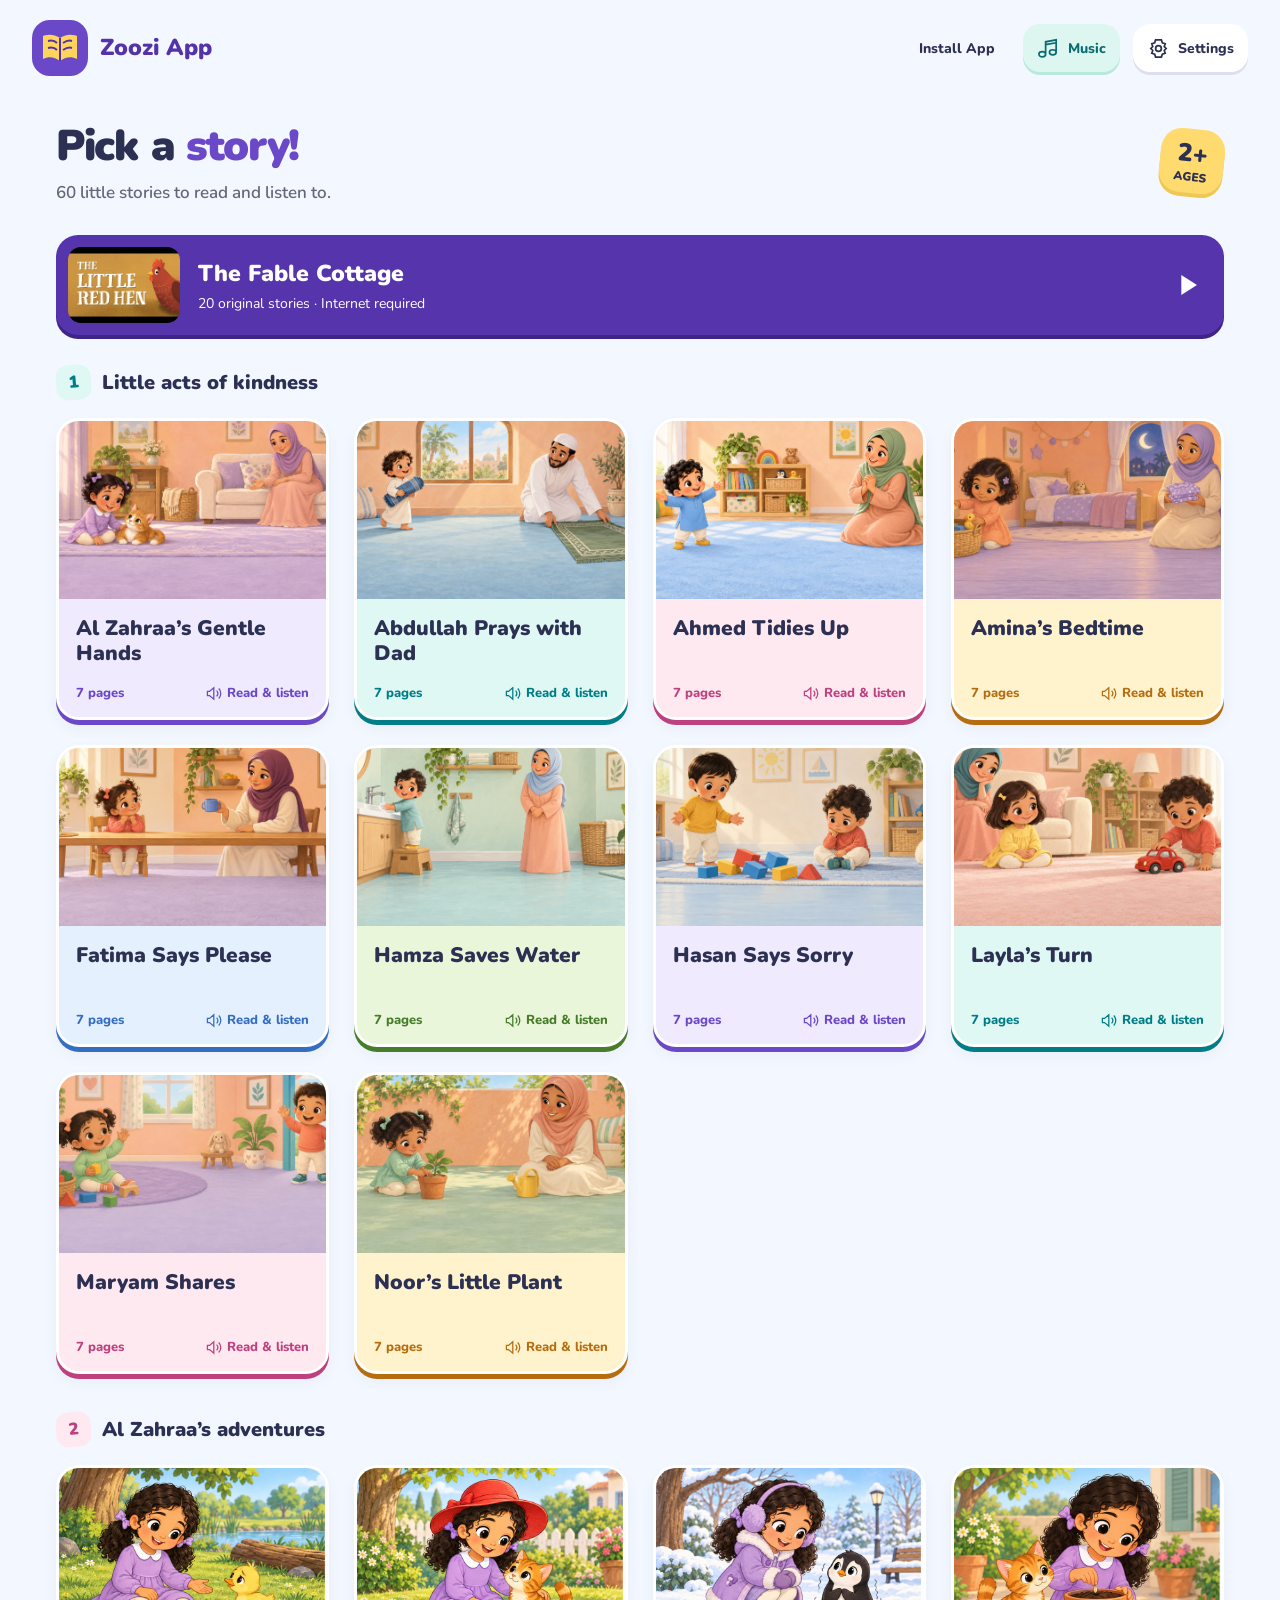
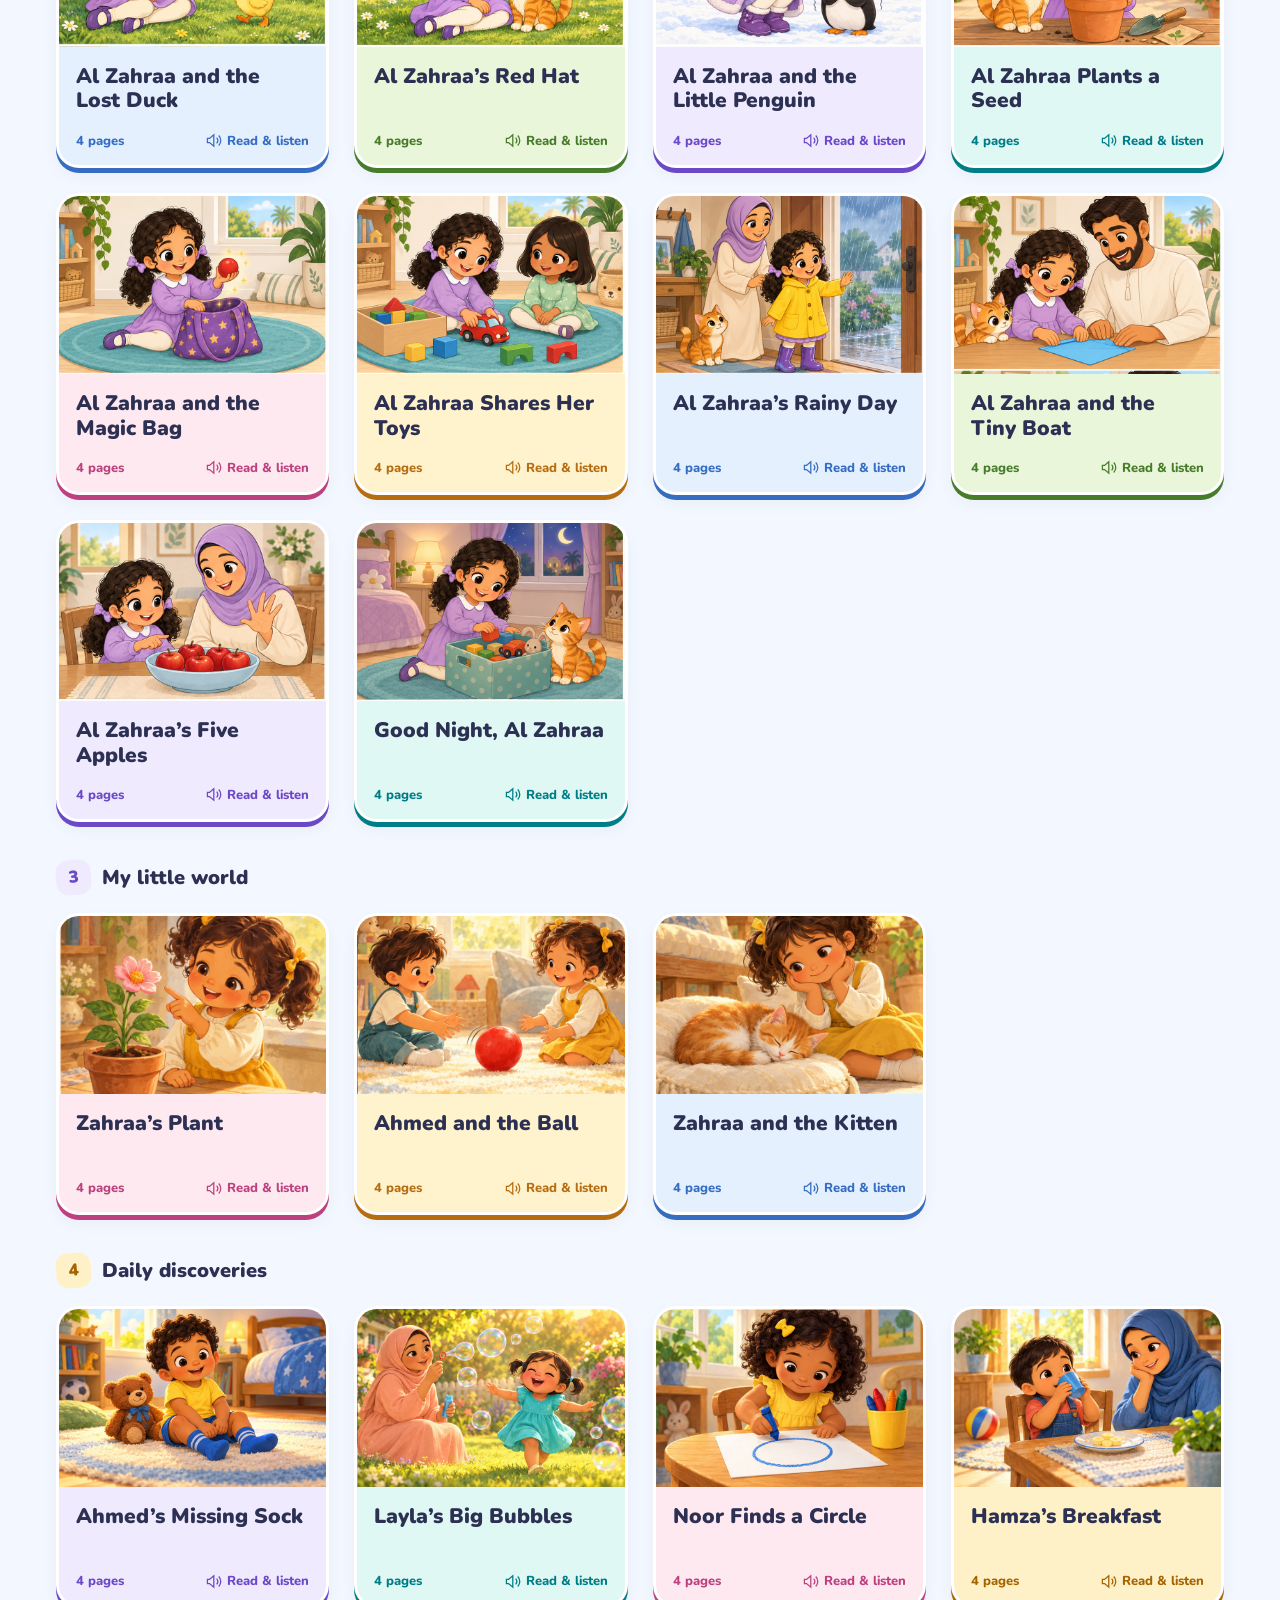
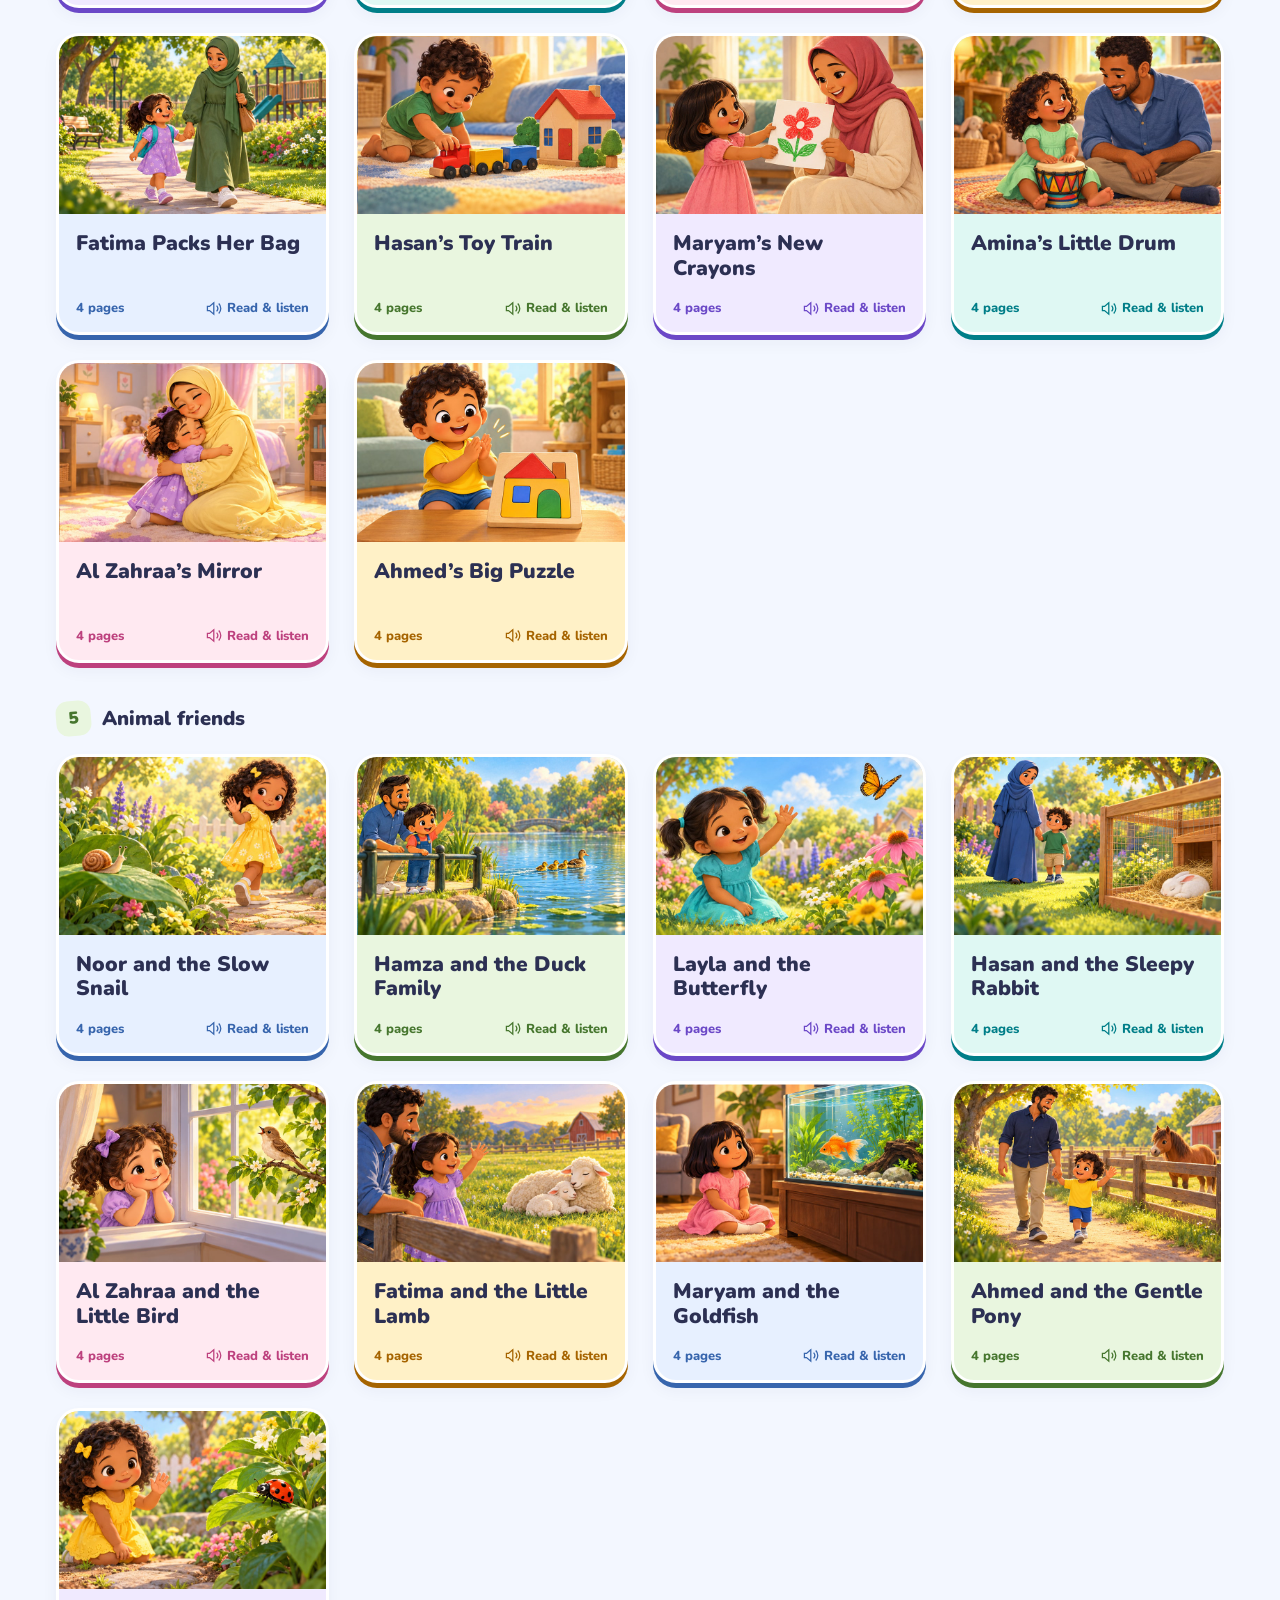
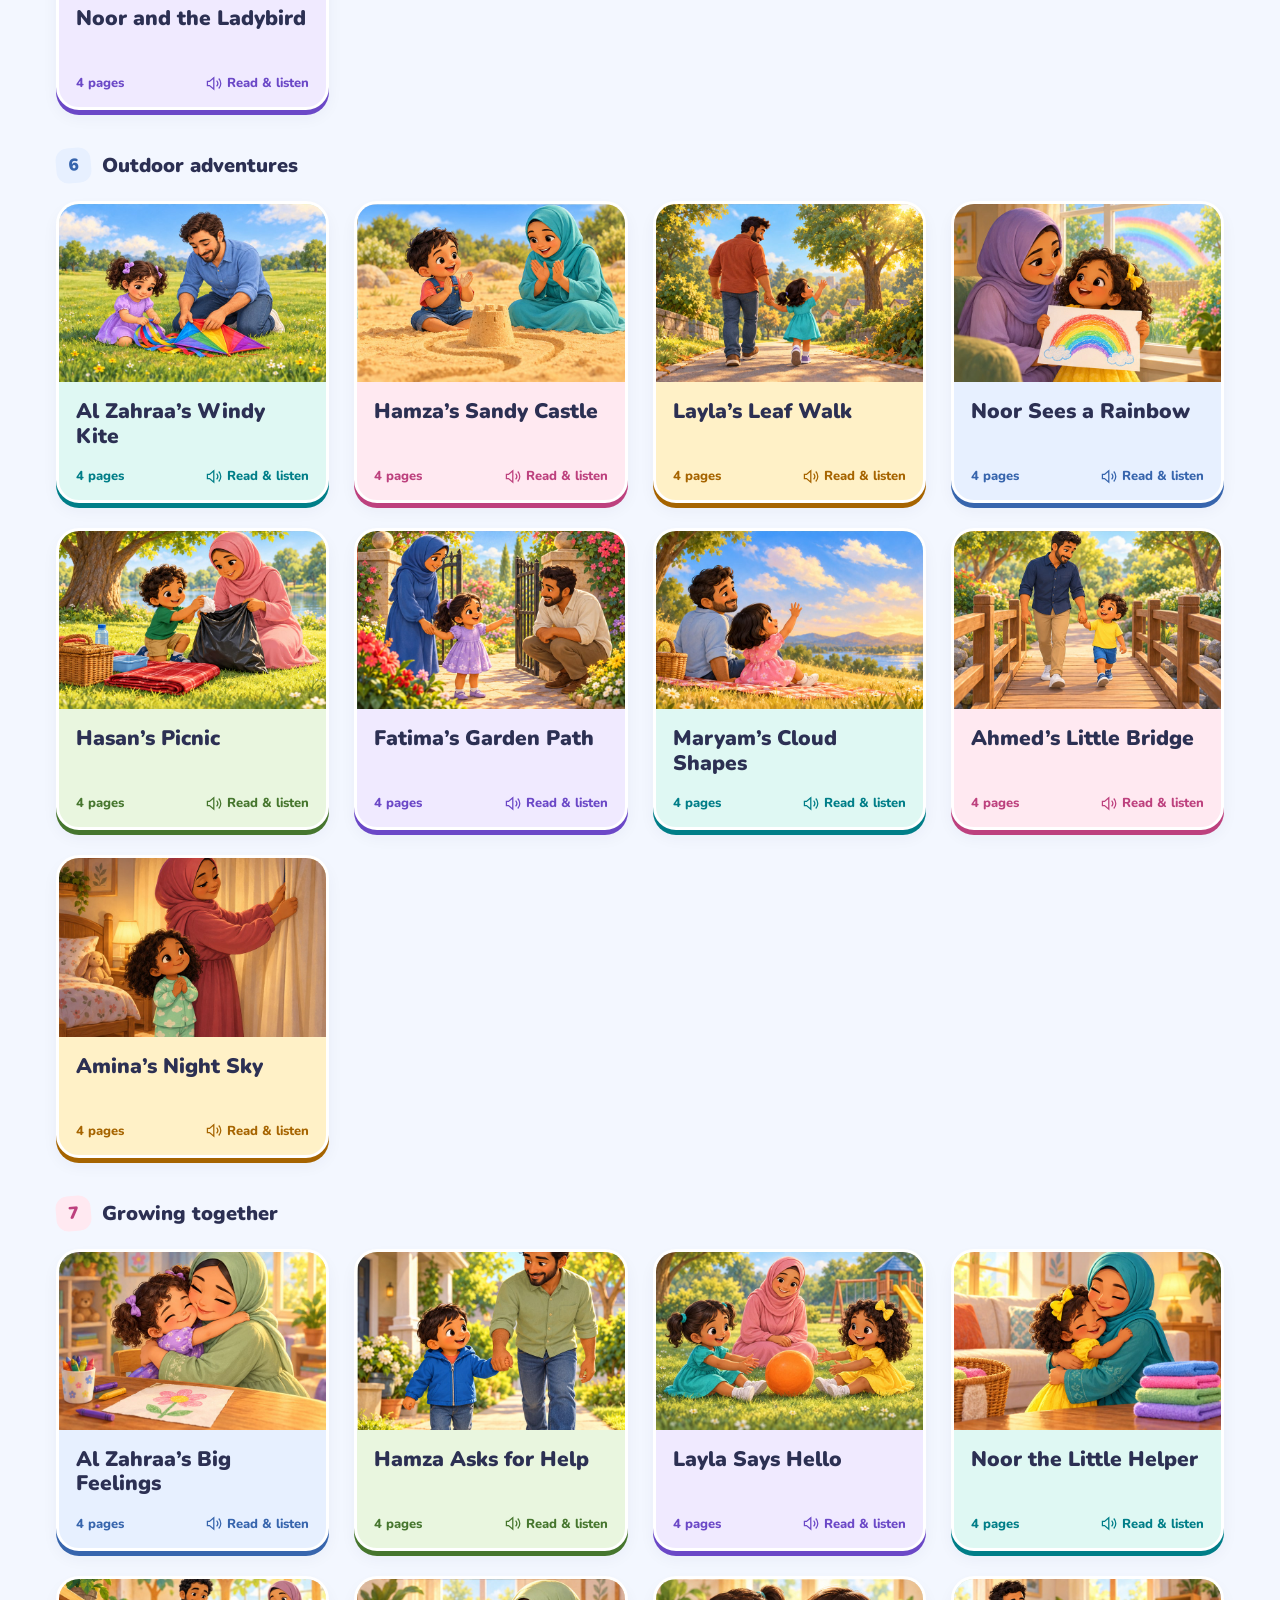
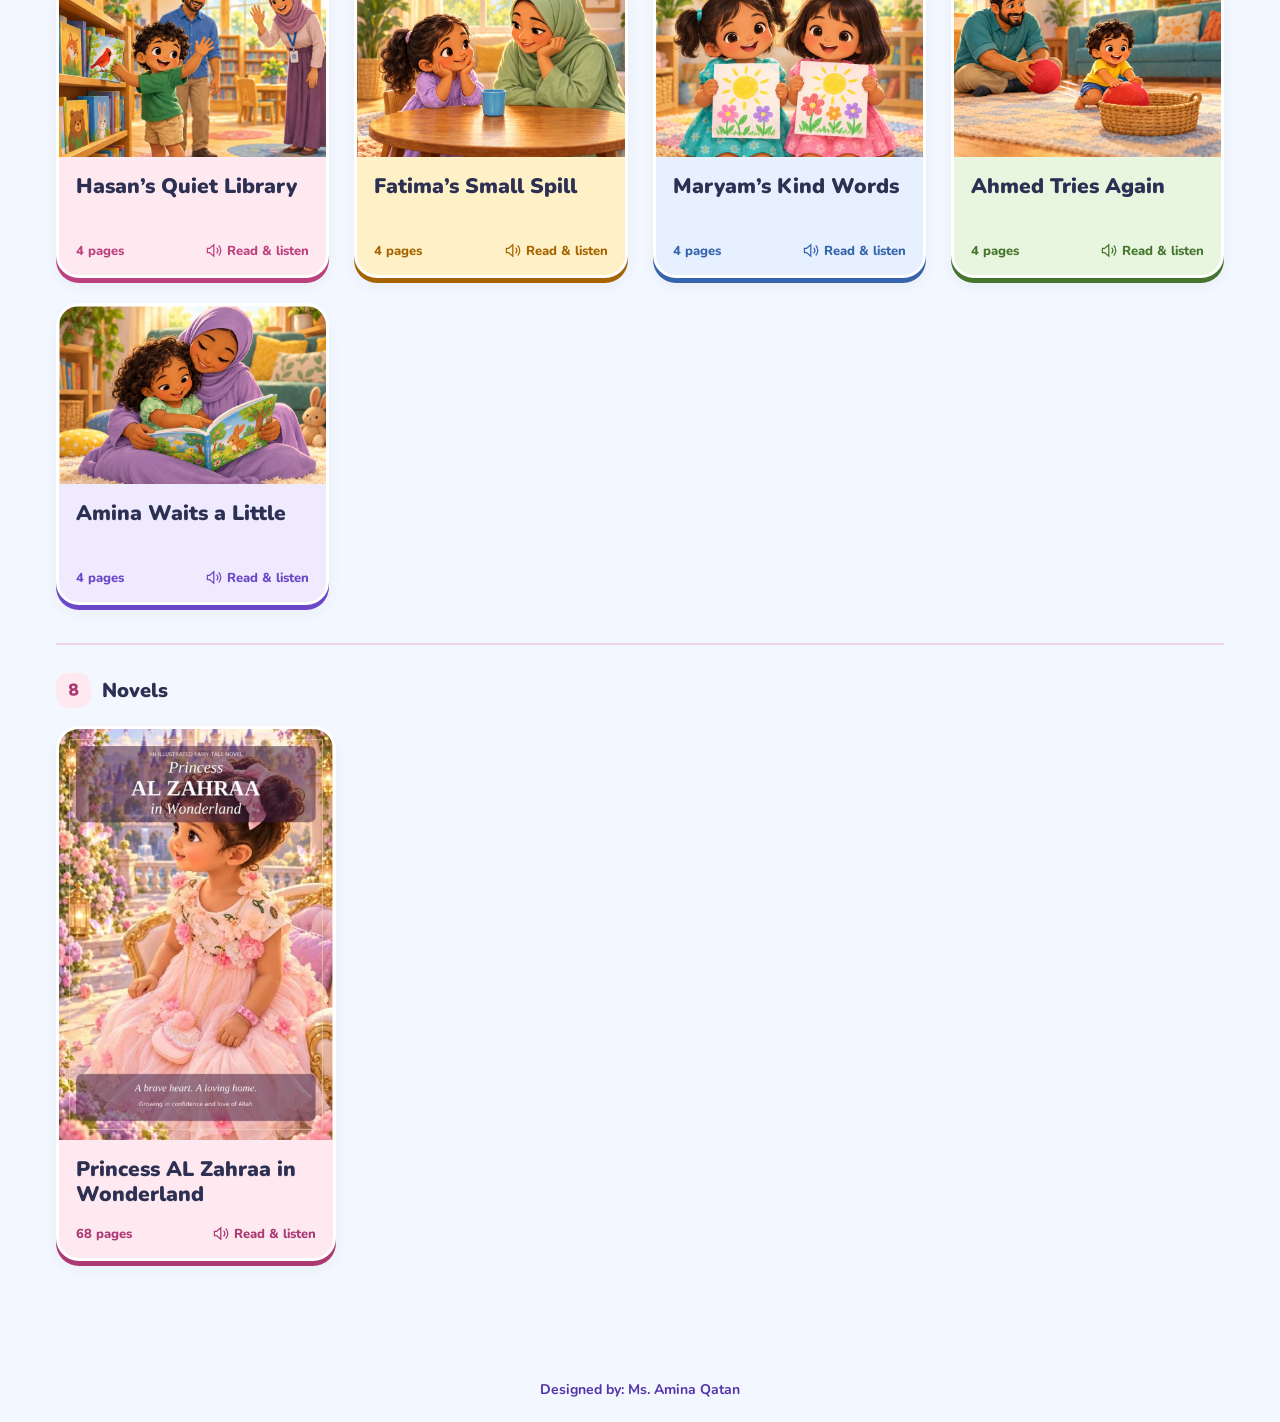
==== commit 4c675a60: "Add files via upload" ====
--- a/index.html
+++ b/index.html
@@ -1,7 +1,7 @@
 <!doctype html><html lang="en"><head>
 <meta charset="utf-8"><meta name="viewport" content="width=device-width,initial-scale=1,viewport-fit=cover"><meta name="theme-color" content="#6b48c7"><meta name="apple-mobile-web-app-capable" content="yes"><meta name="apple-mobile-web-app-status-bar-style" content="default"><meta name="description" content="60 illustrated English stories with continuous narration, plus illustrated novels and original Fable Cottage stories online."><title>Zoozi App</title>
-<link rel="manifest" href="manifest.webmanifest?v=10" crossorigin="use-credentials"><link rel="icon" href="icon.svg?v=10" type="image/svg+xml"><link rel="apple-touch-icon" href="icon-192.png?v=10"><link rel="stylesheet" href="app.css?v=10"><script src="stories.js?v=10" defer></script><script src="fable-stories.js?v=10" defer></script><script src="novel-section.js?v=10" defer></script><script src="app.js?v=10" defer></script></head><body>
+<link rel="manifest" href="manifest.webmanifest?v=12" crossorigin="use-credentials"><link rel="icon" href="icon.svg?v=12" type="image/svg+xml"><link rel="apple-touch-icon" href="icon-192.png?v=12"><link rel="stylesheet" href="app.css?v=12"><script src="stories.js?v=12" defer></script><script src="fable-stories.js?v=12" defer></script><script src="novel-section.js?v=12" defer></script><script src="app.js?v=12" defer></script></head><body>
 <header class="app-header"><button class="brand" id="home" aria-label="Story library"><svg viewBox="0 0 40 40" aria-hidden="true"><path d="M20 10C13 5 5 7 3 8v23c6-3 12-2 17 2 5-4 11-5 17-2V8c-2-1-10-3-17 2Z" fill="#ffd45c"/><path d="M20 10v23M8 13c4-1 7 0 9 2m-9 5c4-1 7 0 9 2m6-7c3-2 6-3 9-2m-9 9c3-2 6-3 9-2" stroke="#5432a9" stroke-width="2" fill="none"/></svg><span>Zoozi App</span></button><div class="header-actions"><button class="text-button install-top" id="install-top">Install App</button><button class="icon-button music-toggle" id="music-toggle" aria-label="Turn background music off" aria-pressed="true"><svg viewBox="0 0 24 24" fill="none" stroke="currentColor" stroke-width="1.8" aria-hidden="true"><path d="M9 17V5l11-2v12M9 8l11-2"/><ellipse cx="5.5" cy="18" rx="3.5" ry="2.7"/><ellipse cx="16.5" cy="16" rx="3.5" ry="2.7"/><path class="music-slash" d="m3 3 18 18"/></svg><span>Music</span></button><button class="icon-button" id="settings-open" aria-label="Settings"><svg viewBox="0 0 24 24" fill="none" stroke="currentColor" stroke-width="1.8" aria-hidden="true"><path d="m9 3-1 3-3 1 1 3-2 2 2 2-1 3 3 1 1 3h6l1-3 3-1-1-3 2-2-2-2 1-3-3-1-1-3Z"/><circle cx="12" cy="12" r="3"/></svg><span>Settings</span></button></div></header>
-<main id="app" tabindex="-1"><section class="startup-message" role="status"><h1>Opening Zoozi App...</h1><p>Your stories are loading. If they do not appear, check your internet connection and <a href="./?refresh=10">try again</a>.</p><p>On your phone, open this link directly in Chrome or Safari.</p></section></main>
+<main id="app" tabindex="-1"><section class="startup-message" role="status"><h1>Opening Zoozi App...</h1><p>Your stories are loading. If they do not appear, check your internet connection and <a href="./?refresh=12">try again</a>.</p><p>On your phone, open this link directly in Chrome or Safari.</p></section></main>
 <footer class="app-credit">Designed by: Ms. Amina Qatan</footer>
-<dialog id="settings"><form method="dialog"><div class="dialog-heading"><h2>Settings</h2><button class="icon-button close" aria-label="Close settings" value="close">×</button></div></form><div class="voice-note"><strong>Read the whole story</strong><span>One tap · Automatic page turns · English</span></div><div class="setting-row"><label for="audio-speed">Reading speed</label><select id="audio-speed"><option value="0.85">Slow</option><option value="1">Normal</option><option value="1.15">Faster</option></select></div><div class="setting-row"><label for="background-music">Background music</label><input id="background-music" type="checkbox" role="switch"></div><div class="setting-row volume-setting"><label for="music-volume">Music volume <output id="music-volume-value" for="music-volume">16%</output></label><input id="music-volume" type="range" min="0" max="30" step="1" value="16"></div><p class="settings-note music-note">Soft piano and harp play while a story is open. The music becomes quieter during narration.</p><div class="setting-row"><label for="page-animation">Page flipping</label><input id="page-animation" type="checkbox" role="switch"></div><div class="install-panel"><h3>Your little story library</h3><p>Add this app to your home screen.</p><button class="primary-button" id="install-settings">Install App</button><p class="install-help" id="install-help">On iPhone or iPad, open in Safari, tap Share, then Add to Home Screen. On Android, use Install app or Add to home screen in your browser menu.</p></div><p class="settings-note">Fable Cottage stories require internet and use their original sound. Some official story pages have members-only chapters.</p><p class="settings-note">The Zoozi read-along voice is synthetic. Previously opened stories and audio may be available offline after loading. Download a PDF to keep a story.</p></dialog><div id="notice" role="status" aria-live="polite" class="notice" hidden></div><noscript><p class="no-script">Please enable JavaScript to open the stories and play audio.</p></noscript></body></html>
+<dialog id="page-zoom" class="page-zoom"><form method="dialog"><button class="icon-button close" aria-label="Close enlarged page">×</button></form><img id="zoom-image" alt="Enlarged illustrated page"></dialog><dialog id="settings"><form method="dialog"><div class="dialog-heading"><h2>Settings</h2><button class="icon-button close" aria-label="Close settings" value="close">×</button></div></form><div class="voice-note"><strong>Read the whole story</strong><span>One tap · Automatic page turns · English</span></div><div class="setting-row"><label for="audio-speed">Reading speed</label><select id="audio-speed"><option value="0.85">Slow</option><option value="1">Normal</option><option value="1.15">Faster</option></select></div><div class="setting-row"><label for="background-music">Background music</label><input id="background-music" type="checkbox" role="switch"></div><div class="setting-row volume-setting"><label for="music-volume">Music volume <output id="music-volume-value" for="music-volume">16%</output></label><input id="music-volume" type="range" min="0" max="30" step="1" value="16"></div><p class="settings-note music-note">Soft piano and harp play while a story is open. The music becomes quieter during narration.</p><div class="setting-row"><label for="page-animation">Page flipping</label><input id="page-animation" type="checkbox" role="switch"></div><div class="install-panel"><h3>Your little story library</h3><p>Add this app to your home screen.</p><button class="primary-button" id="install-settings">Install App</button><p class="install-help" id="install-help">On iPhone or iPad, open in Safari, tap Share, then Add to Home Screen. On Android, use Install app or Add to home screen in your browser menu.</p></div><p class="settings-note">Fable Cottage stories require internet and use their original sound. Some official story pages have members-only chapters.</p><p class="settings-note">The Zoozi read-along voice is synthetic. Novels use your device’s English reading voice; voice availability and offline speech vary by device. Previously opened stories and audio may be available offline after loading. Download a PDF to keep a story.</p></dialog><div id="notice" role="status" aria-live="polite" class="notice" hidden></div><noscript><p class="no-script">Please enable JavaScript to open the stories and play audio.</p></noscript></body></html>
--- a/app.css
+++ b/app.css
@@ -12,3 +12,5 @@
 
 /* Illustrated novels */
 .novel-shelf button{background:#fff0f7;color:#78334e;border-color:#efc9dc}.novel-shelf img{object-fit:contain;background:#fff}.novels-library{max-width:1060px}.novels-intro{font-size:18px;line-height:1.6;color:#785268;margin:5px 0 26px}.novel-card{display:grid;grid-template-columns:minmax(220px,330px) minmax(0,1fr);align-items:center;gap:34px;padding:28px;background:#fff;border:2px solid #efdae6;border-radius:26px;box-shadow:0 8px 0 #eddfeb}.novel-cover{display:block;line-height:0;border-radius:16px;overflow:hidden;box-shadow:0 10px 28px #57304c25}.novel-cover img{display:block;width:100%;height:auto;aspect-ratio:2/3}.novel-label{display:inline-block;padding:7px 12px;border-radius:20px;background:#fff0d4;color:#815321;font-size:13px;font-weight:900}.novel-copy h2{font-size:clamp(26px,4vw,36px);line-height:1.15;margin:16px 0;color:#793f65}.novel-copy p{line-height:1.7;font-size:16px}.novel-copy .novel-meta{font-size:14px;color:#756477;margin-top:15px}.novel-actions{display:flex;align-items:center;gap:22px;flex-wrap:wrap;margin:22px 0}.novel-actions .primary-button{display:inline-flex;margin:0;text-decoration:none}.novel-download{font-weight:900;color:#65408f}.novel-copy .novel-note{font-size:13px;color:#756477}@media(max-width:700px){.novel-card{grid-template-columns:1fr;gap:24px;padding:18px}.novel-cover{width:min(100%,330px);margin:auto}.novel-copy h2{font-size:27px}.novel-actions{gap:16px}.novels-intro{font-size:16px}}
+/* Full illustrated novel reader */
+.novel-final-section{margin-top:38px;padding-top:28px;border-top:2px solid #ead6e3}.novel-final-section .books{grid-template-columns:repeat(auto-fill,minmax(220px,280px))}.novel-book-cover{background:#fff4f8;aspect-ratio:2/3;overflow:hidden}.novel-book-cover img{display:block;width:100%;height:100%;object-fit:contain}.novel-reader{max-width:1000px}.novel-reader .story-page{padding:0 0 12px}.novel-page-picture{position:relative;width:100%;max-width:min(100%,calc(86svh * 2 / 3));margin:auto;background:#fff9f5}.novel-page-picture>img{display:block;width:100%;height:auto;aspect-ratio:2/3}.novel-zoom-button{position:absolute;right:12px;bottom:12px;padding:9px 16px;min-height:44px;border-radius:14px;background:#fffef5;box-shadow:0 2px 12px #392c4e30;font-size:14px;font-weight:900;color:#5432a9;border:2px solid #d9c2df}.novel-reading .sentences{flex:1}.novel-reading p{font-size:16px!important;font-weight:900}.novel-reading small{display:block;font-size:13px;margin-top:4px}.novel-tools{display:flex;gap:16px;flex-wrap:wrap;padding:8px 20px}.novel-tools label{display:flex;align-items:center;gap:8px;font-size:13px;font-weight:800;max-width:100%}.novel-tools select{min-height:44px;min-width:60px;max-width:220px;background:white;border:2px solid #e4d9ee;border-radius:10px;color:#5432a9;padding:6px;font:inherit}.novel-transcript{margin:6px 20px;padding:12px 14px;background:#fff8fc;border:1px solid #edd7e5;border-radius:14px}.novel-transcript summary{cursor:pointer;min-height:30px;font-weight:900;color:#7d4169}.novel-transcript p{font-size:17px;line-height:1.7;margin:14px 0;padding:5px 8px;border-radius:8px}.novel-transcript .is-reading{background:#fff0a8}.novel-voice-note{margin:10px 20px;color:#716279;font-size:12px;line-height:1.5}.page-zoom{width:calc(100% - 16px);max-width:1500px;max-height:96svh;padding:10px;overflow:auto}.page-zoom form{position:sticky;top:0;display:flex;justify-content:flex-end;z-index:2}.page-zoom img{display:block;width:100%;height:auto;min-width:680px}.page-zoom::backdrop{background:#281b3bd9}@media(max-width:700px){.novel-final-section .books{grid-template-columns:repeat(2,minmax(0,1fr))}.novel-final-section .book-copy h3{font-size:19px}.novel-page-picture{max-width:100%}.novel-tools{padding:8px;gap:10px}.novel-tools select{max-width:180px}.novel-transcript{margin:6px 8px}.novel-voice-note{margin:10px 12px}.novel-reader .reader-title{font-size:18px}.novel-reading{margin:7px 8px}.page-zoom img{min-width:680px}}
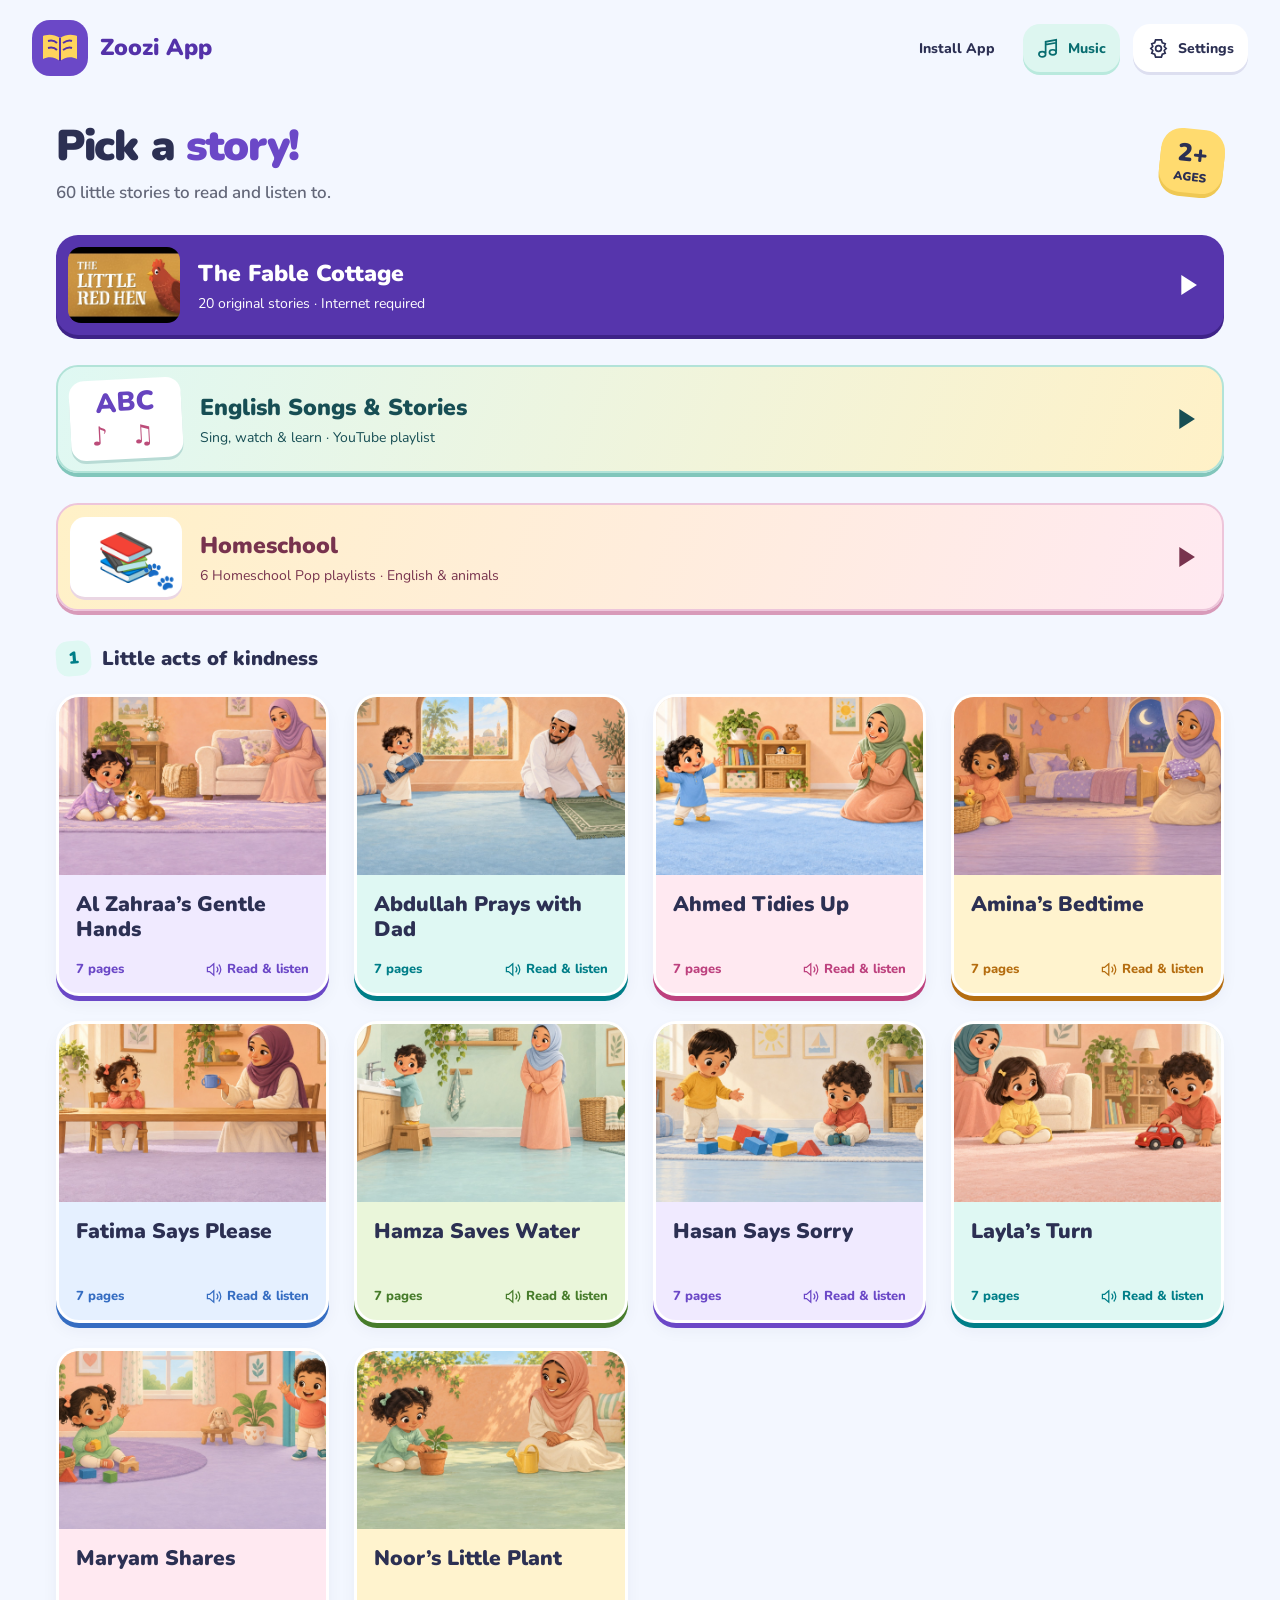
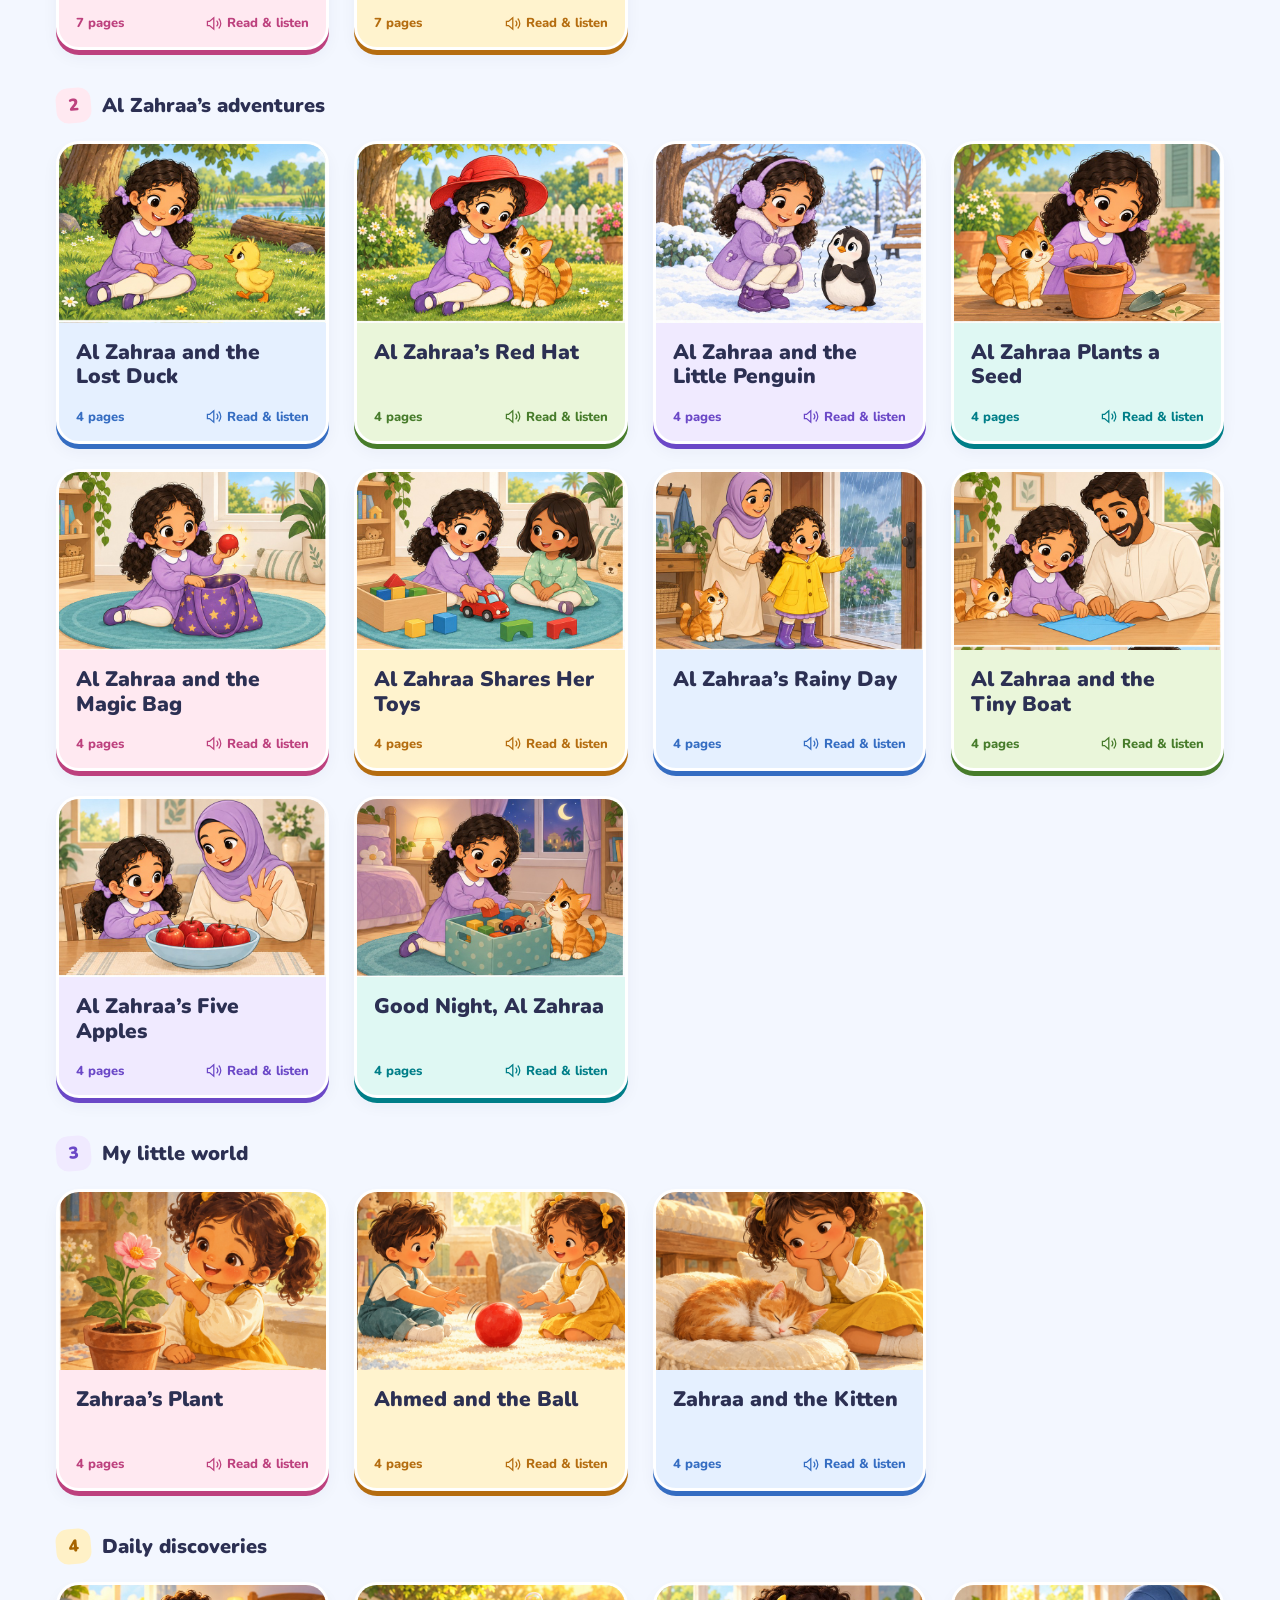
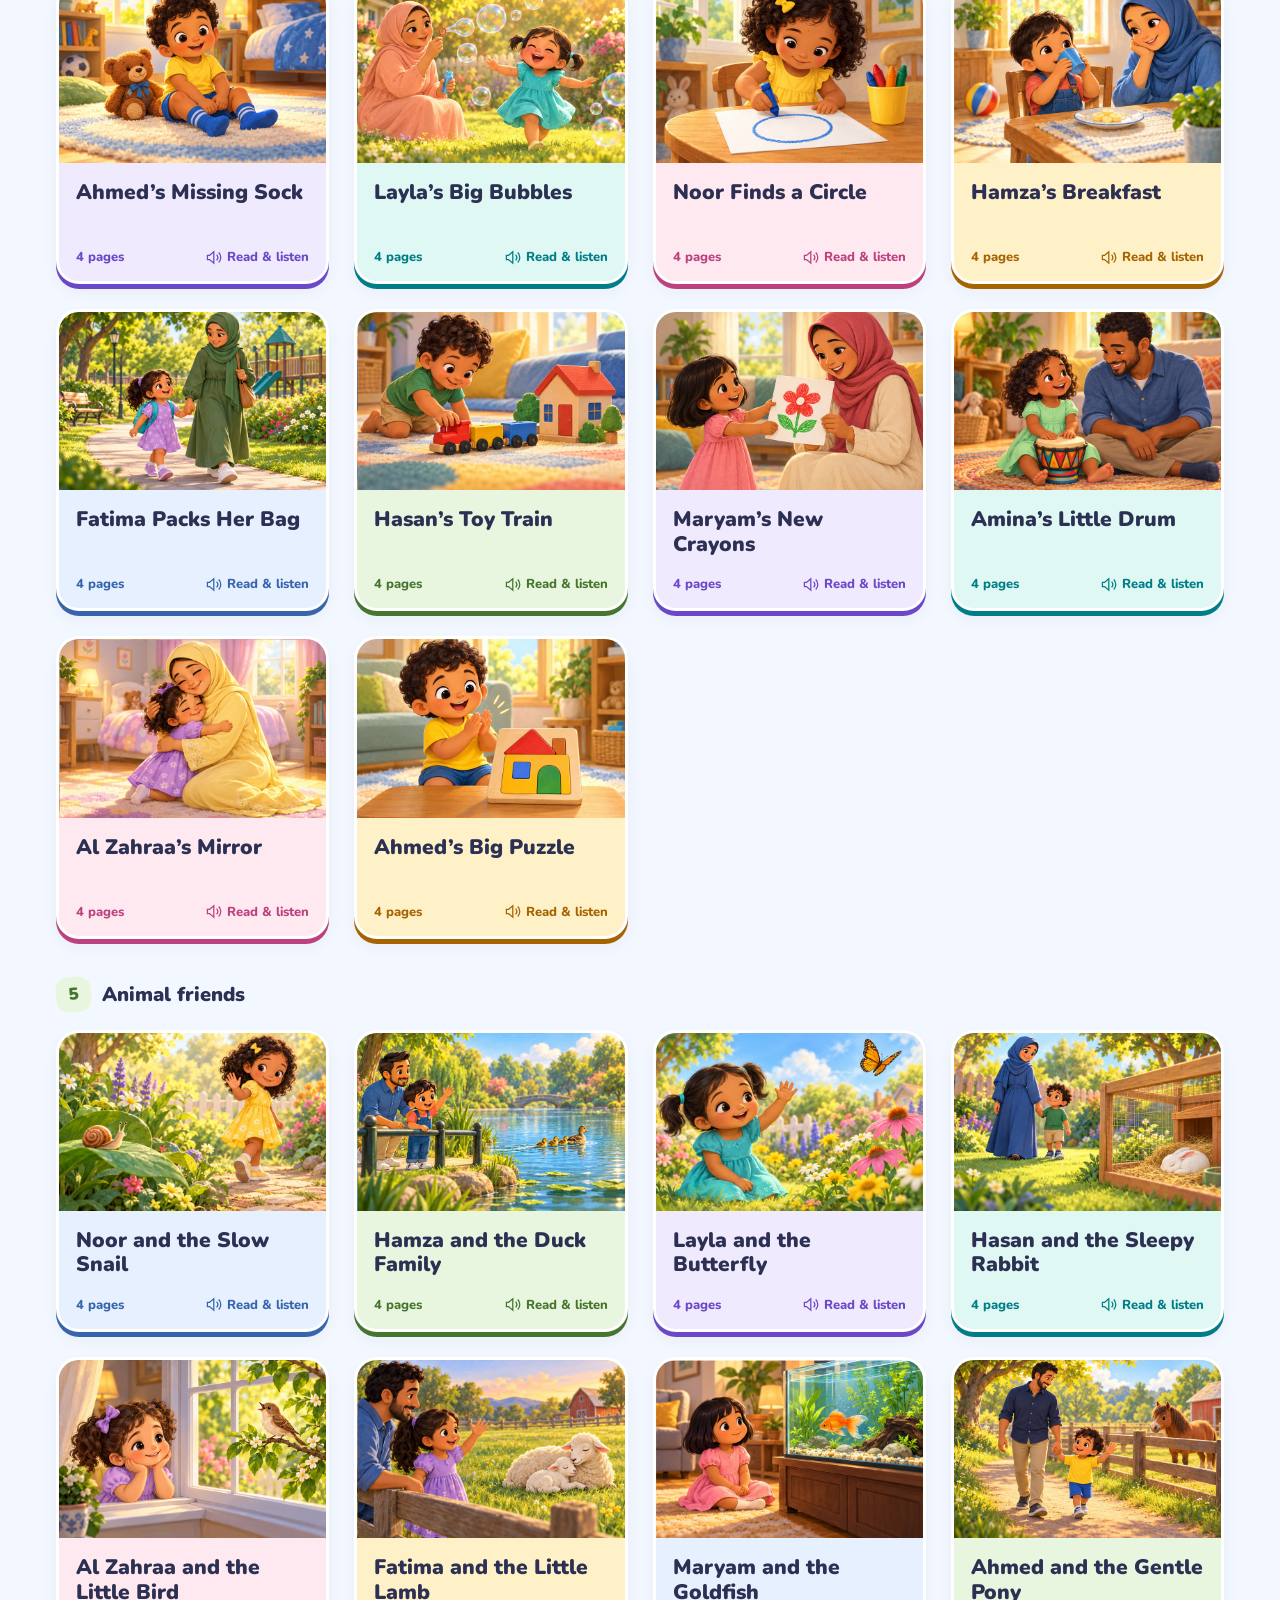
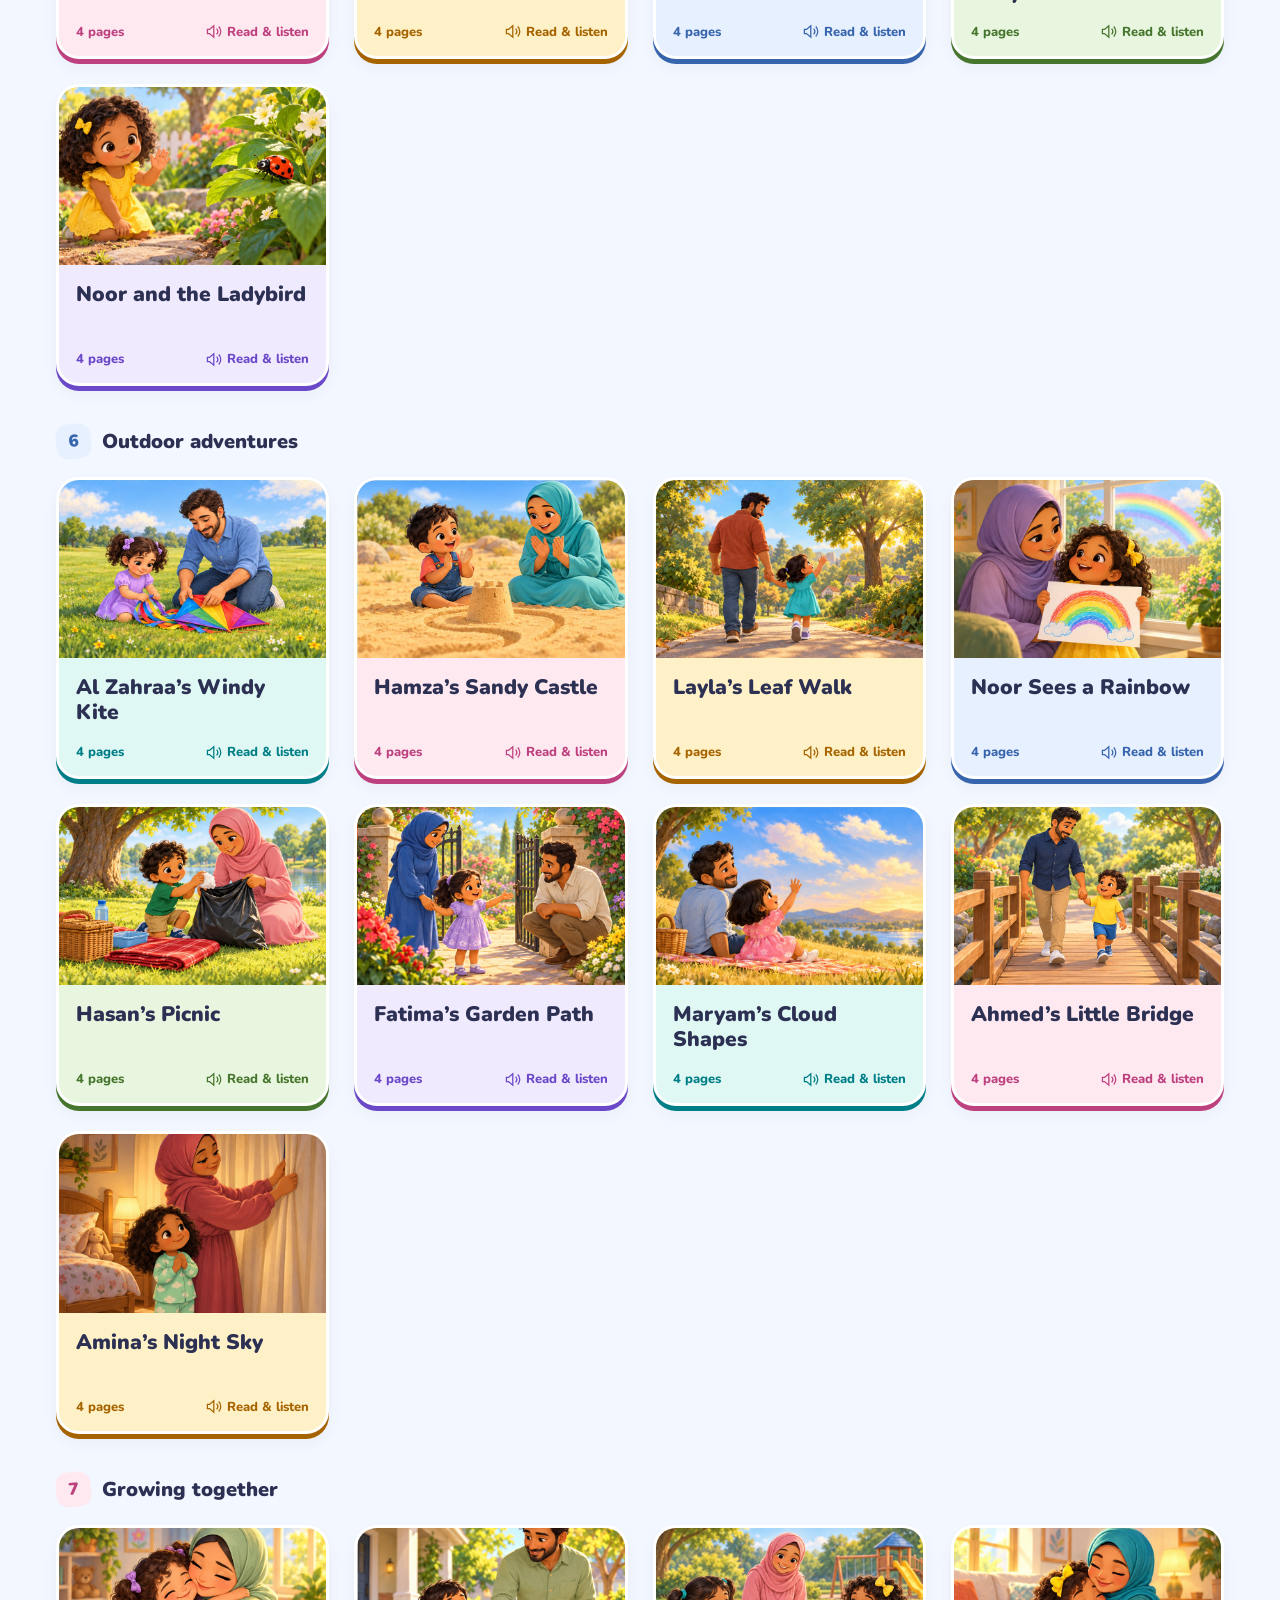
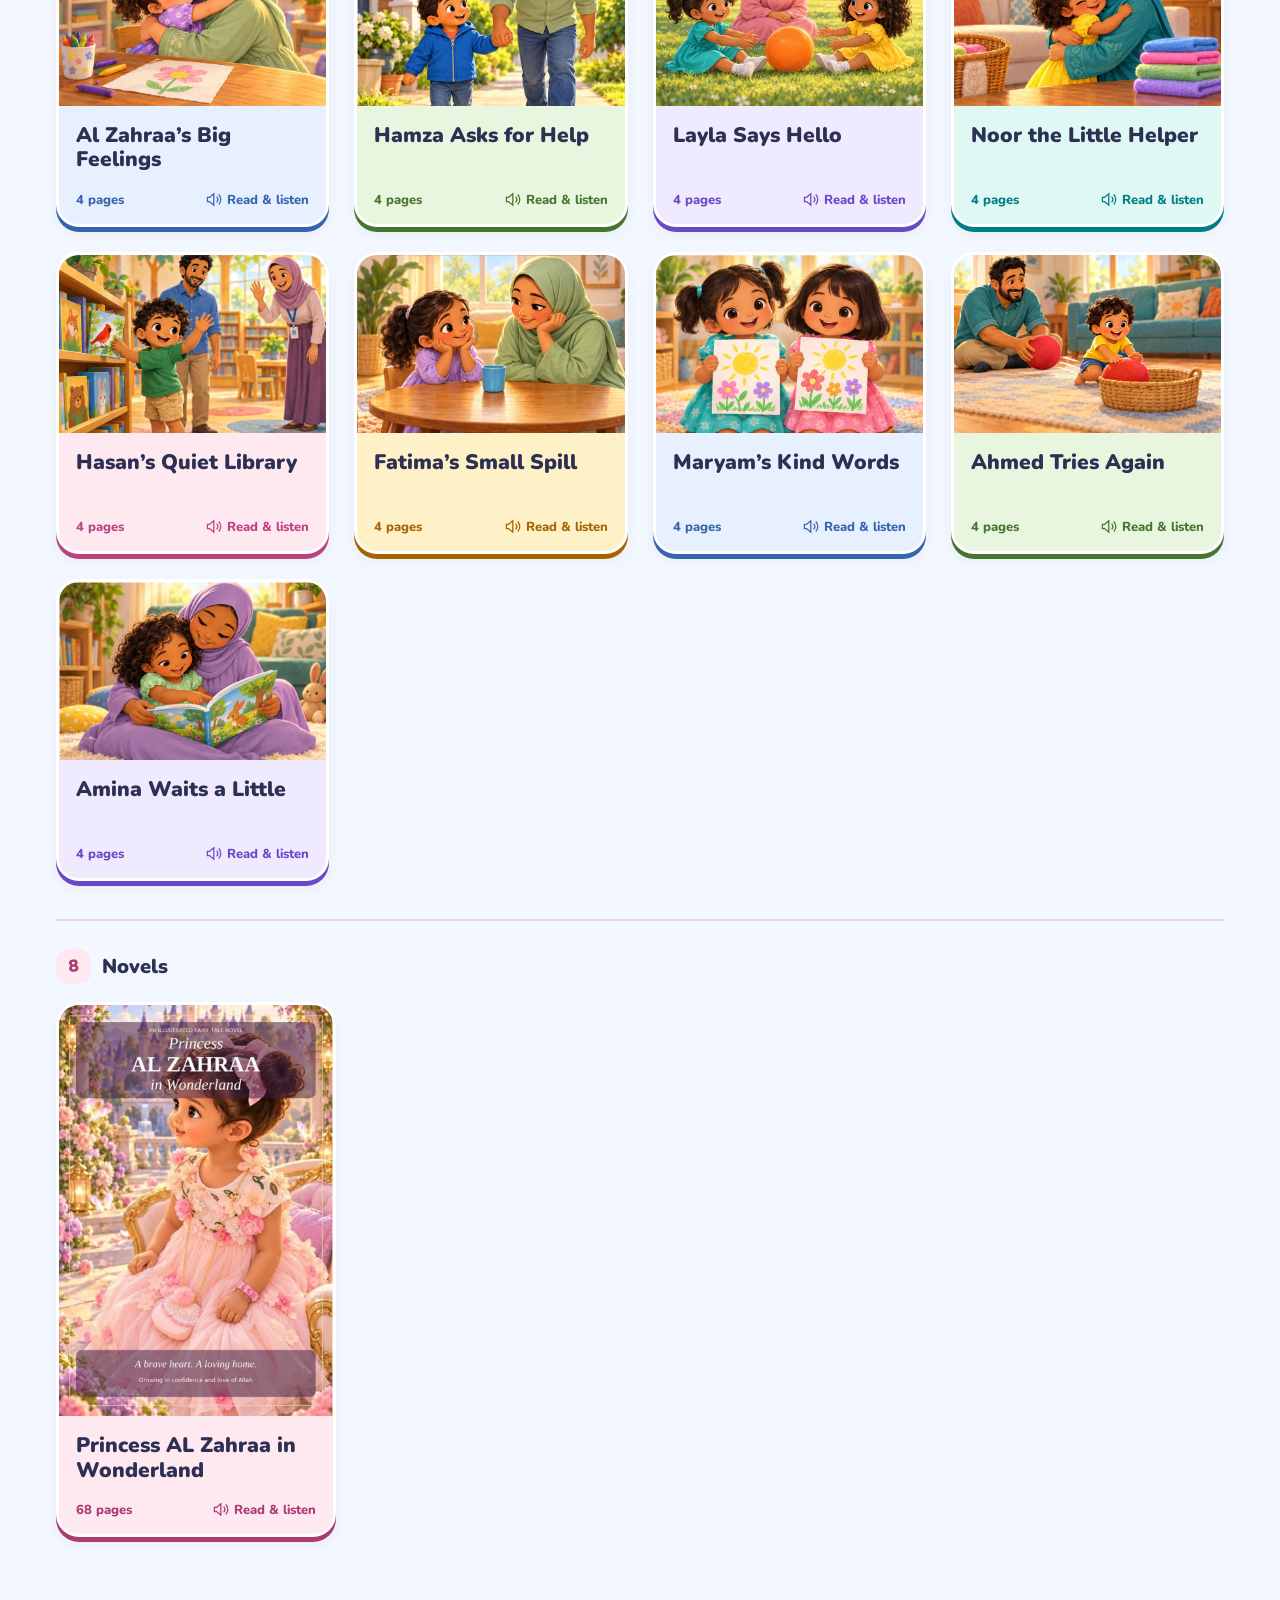
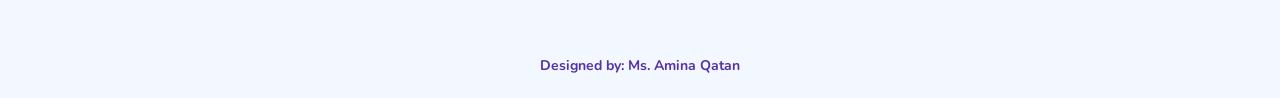
==== commit 7614ec42: "Add files via upload" ====
--- a/index.html
+++ b/index.html
@@ -1,7 +1,7 @@
 <!doctype html><html lang="en"><head>
-<meta charset="utf-8"><meta name="viewport" content="width=device-width,initial-scale=1,viewport-fit=cover"><meta name="theme-color" content="#6b48c7"><meta name="apple-mobile-web-app-capable" content="yes"><meta name="apple-mobile-web-app-status-bar-style" content="default"><meta name="description" content="60 illustrated English stories with continuous narration, plus illustrated novels and original Fable Cottage stories online."><title>Zoozi App</title>
-<link rel="manifest" href="manifest.webmanifest?v=12" crossorigin="use-credentials"><link rel="icon" href="icon.svg?v=12" type="image/svg+xml"><link rel="apple-touch-icon" href="icon-192.png?v=12"><link rel="stylesheet" href="app.css?v=12"><script src="stories.js?v=12" defer></script><script src="fable-stories.js?v=12" defer></script><script src="novel-section.js?v=12" defer></script><script src="app.js?v=12" defer></script></head><body>
+<meta charset="utf-8"><meta name="viewport" content="width=device-width,initial-scale=1,viewport-fit=cover"><meta name="theme-color" content="#6b48c7"><meta name="apple-mobile-web-app-capable" content="yes"><meta name="apple-mobile-web-app-status-bar-style" content="default"><meta name="description" content="60 illustrated English stories with continuous narration, plus illustrated novels, original Fable Cottage stories English songs and Homeschool Pop playlists online."><title>Zoozi App</title>
+<link rel="manifest" href="manifest.webmanifest?v=12" crossorigin="use-credentials"><link rel="icon" href="icon.svg?v=12" type="image/svg+xml"><link rel="apple-touch-icon" href="icon-192.png?v=12"><link rel="stylesheet" href="app.css?v=14"><script src="stories.js?v=12" defer></script><script src="fable-stories.js?v=12" defer></script><script src="novel-section.js?v=12" defer></script><script src="app.js?v=14" defer></script></head><body>
 <header class="app-header"><button class="brand" id="home" aria-label="Story library"><svg viewBox="0 0 40 40" aria-hidden="true"><path d="M20 10C13 5 5 7 3 8v23c6-3 12-2 17 2 5-4 11-5 17-2V8c-2-1-10-3-17 2Z" fill="#ffd45c"/><path d="M20 10v23M8 13c4-1 7 0 9 2m-9 5c4-1 7 0 9 2m6-7c3-2 6-3 9-2m-9 9c3-2 6-3 9-2" stroke="#5432a9" stroke-width="2" fill="none"/></svg><span>Zoozi App</span></button><div class="header-actions"><button class="text-button install-top" id="install-top">Install App</button><button class="icon-button music-toggle" id="music-toggle" aria-label="Turn background music off" aria-pressed="true"><svg viewBox="0 0 24 24" fill="none" stroke="currentColor" stroke-width="1.8" aria-hidden="true"><path d="M9 17V5l11-2v12M9 8l11-2"/><ellipse cx="5.5" cy="18" rx="3.5" ry="2.7"/><ellipse cx="16.5" cy="16" rx="3.5" ry="2.7"/><path class="music-slash" d="m3 3 18 18"/></svg><span>Music</span></button><button class="icon-button" id="settings-open" aria-label="Settings"><svg viewBox="0 0 24 24" fill="none" stroke="currentColor" stroke-width="1.8" aria-hidden="true"><path d="m9 3-1 3-3 1 1 3-2 2 2 2-1 3 3 1 1 3h6l1-3 3-1-1-3 2-2-2-2 1-3-3-1-1-3Z"/><circle cx="12" cy="12" r="3"/></svg><span>Settings</span></button></div></header>
-<main id="app" tabindex="-1"><section class="startup-message" role="status"><h1>Opening Zoozi App...</h1><p>Your stories are loading. If they do not appear, check your internet connection and <a href="./?refresh=12">try again</a>.</p><p>On your phone, open this link directly in Chrome or Safari.</p></section></main>
+<main id="app" tabindex="-1"><section class="startup-message" role="status"><h1>Opening Zoozi App...</h1><p>Your stories are loading. If they do not appear, check your internet connection and <a href="./?refresh=14">try again</a>.</p><p>On your phone, open this link directly in Chrome or Safari.</p></section></main>
 <footer class="app-credit">Designed by: Ms. Amina Qatan</footer>
-<dialog id="page-zoom" class="page-zoom"><form method="dialog"><button class="icon-button close" aria-label="Close enlarged page">×</button></form><img id="zoom-image" alt="Enlarged illustrated page"></dialog><dialog id="settings"><form method="dialog"><div class="dialog-heading"><h2>Settings</h2><button class="icon-button close" aria-label="Close settings" value="close">×</button></div></form><div class="voice-note"><strong>Read the whole story</strong><span>One tap · Automatic page turns · English</span></div><div class="setting-row"><label for="audio-speed">Reading speed</label><select id="audio-speed"><option value="0.85">Slow</option><option value="1">Normal</option><option value="1.15">Faster</option></select></div><div class="setting-row"><label for="background-music">Background music</label><input id="background-music" type="checkbox" role="switch"></div><div class="setting-row volume-setting"><label for="music-volume">Music volume <output id="music-volume-value" for="music-volume">16%</output></label><input id="music-volume" type="range" min="0" max="30" step="1" value="16"></div><p class="settings-note music-note">Soft piano and harp play while a story is open. The music becomes quieter during narration.</p><div class="setting-row"><label for="page-animation">Page flipping</label><input id="page-animation" type="checkbox" role="switch"></div><div class="install-panel"><h3>Your little story library</h3><p>Add this app to your home screen.</p><button class="primary-button" id="install-settings">Install App</button><p class="install-help" id="install-help">On iPhone or iPad, open in Safari, tap Share, then Add to Home Screen. On Android, use Install app or Add to home screen in your browser menu.</p></div><p class="settings-note">Fable Cottage stories require internet and use their original sound. Some official story pages have members-only chapters.</p><p class="settings-note">The Zoozi read-along voice is synthetic. Novels use your device’s English reading voice; voice availability and offline speech vary by device. Previously opened stories and audio may be available offline after loading. Download a PDF to keep a story.</p></dialog><div id="notice" role="status" aria-live="polite" class="notice" hidden></div><noscript><p class="no-script">Please enable JavaScript to open the stories and play audio.</p></noscript></body></html>
+<dialog id="page-zoom" class="page-zoom"><form method="dialog"><button class="icon-button close" aria-label="Close enlarged page">×</button></form><img id="zoom-image" alt="Enlarged illustrated page"></dialog><dialog id="settings"><form method="dialog"><div class="dialog-heading"><h2>Settings</h2><button class="icon-button close" aria-label="Close settings" value="close">×</button></div></form><div class="voice-note"><strong>Read the whole story</strong><span>One tap · Automatic page turns · English</span></div><div class="setting-row"><label for="audio-speed">Reading speed</label><select id="audio-speed"><option value="0.85">Slow</option><option value="1">Normal</option><option value="1.15">Faster</option></select></div><div class="setting-row"><label for="background-music">Background music</label><input id="background-music" type="checkbox" role="switch"></div><div class="setting-row volume-setting"><label for="music-volume">Music volume <output id="music-volume-value" for="music-volume">16%</output></label><input id="music-volume" type="range" min="0" max="30" step="1" value="16"></div><p class="settings-note music-note">Soft piano and harp play while a story is open. The music becomes quieter during narration.</p><div class="setting-row"><label for="page-animation">Page flipping</label><input id="page-animation" type="checkbox" role="switch"></div><div class="install-panel"><h3>Your little story library</h3><p>Add this app to your home screen.</p><button class="primary-button" id="install-settings">Install App</button><p class="install-help" id="install-help">On iPhone or iPad, open in Safari, tap Share, then Add to Home Screen. On Android, use Install app or Add to home screen in your browser menu.</p></div><p class="settings-note">Fable Cottage stories, English Songs &amp; Stories and Homeschool playlists require internet and use their original sound. Some official story pages have members-only chapters.</p><p class="settings-note">The Zoozi read-along voice is synthetic. Novels use your device’s English reading voice; voice availability and offline speech vary by device. Previously opened stories and audio may be available offline after loading. Download a PDF to keep a story.</p></dialog><div id="notice" role="status" aria-live="polite" class="notice" hidden></div><noscript><p class="no-script">Please enable JavaScript to open the stories and play audio.</p></noscript></body></html>
--- a/app.css
+++ b/app.css
@@ -14,3 +14,22 @@
 .novel-shelf button{background:#fff0f7;color:#78334e;border-color:#efc9dc}.novel-shelf img{object-fit:contain;background:#fff}.novels-library{max-width:1060px}.novels-intro{font-size:18px;line-height:1.6;color:#785268;margin:5px 0 26px}.novel-card{display:grid;grid-template-columns:minmax(220px,330px) minmax(0,1fr);align-items:center;gap:34px;padding:28px;background:#fff;border:2px solid #efdae6;border-radius:26px;box-shadow:0 8px 0 #eddfeb}.novel-cover{display:block;line-height:0;border-radius:16px;overflow:hidden;box-shadow:0 10px 28px #57304c25}.novel-cover img{display:block;width:100%;height:auto;aspect-ratio:2/3}.novel-label{display:inline-block;padding:7px 12px;border-radius:20px;background:#fff0d4;color:#815321;font-size:13px;font-weight:900}.novel-copy h2{font-size:clamp(26px,4vw,36px);line-height:1.15;margin:16px 0;color:#793f65}.novel-copy p{line-height:1.7;font-size:16px}.novel-copy .novel-meta{font-size:14px;color:#756477;margin-top:15px}.novel-actions{display:flex;align-items:center;gap:22px;flex-wrap:wrap;margin:22px 0}.novel-actions .primary-button{display:inline-flex;margin:0;text-decoration:none}.novel-download{font-weight:900;color:#65408f}.novel-copy .novel-note{font-size:13px;color:#756477}@media(max-width:700px){.novel-card{grid-template-columns:1fr;gap:24px;padding:18px}.novel-cover{width:min(100%,330px);margin:auto}.novel-copy h2{font-size:27px}.novel-actions{gap:16px}.novels-intro{font-size:16px}}
 /* Full illustrated novel reader */
 .novel-final-section{margin-top:38px;padding-top:28px;border-top:2px solid #ead6e3}.novel-final-section .books{grid-template-columns:repeat(auto-fill,minmax(220px,280px))}.novel-book-cover{background:#fff4f8;aspect-ratio:2/3;overflow:hidden}.novel-book-cover img{display:block;width:100%;height:100%;object-fit:contain}.novel-reader{max-width:1000px}.novel-reader .story-page{padding:0 0 12px}.novel-page-picture{position:relative;width:100%;max-width:min(100%,calc(86svh * 2 / 3));margin:auto;background:#fff9f5}.novel-page-picture>img{display:block;width:100%;height:auto;aspect-ratio:2/3}.novel-zoom-button{position:absolute;right:12px;bottom:12px;padding:9px 16px;min-height:44px;border-radius:14px;background:#fffef5;box-shadow:0 2px 12px #392c4e30;font-size:14px;font-weight:900;color:#5432a9;border:2px solid #d9c2df}.novel-reading .sentences{flex:1}.novel-reading p{font-size:16px!important;font-weight:900}.novel-reading small{display:block;font-size:13px;margin-top:4px}.novel-tools{display:flex;gap:16px;flex-wrap:wrap;padding:8px 20px}.novel-tools label{display:flex;align-items:center;gap:8px;font-size:13px;font-weight:800;max-width:100%}.novel-tools select{min-height:44px;min-width:60px;max-width:220px;background:white;border:2px solid #e4d9ee;border-radius:10px;color:#5432a9;padding:6px;font:inherit}.novel-transcript{margin:6px 20px;padding:12px 14px;background:#fff8fc;border:1px solid #edd7e5;border-radius:14px}.novel-transcript summary{cursor:pointer;min-height:30px;font-weight:900;color:#7d4169}.novel-transcript p{font-size:17px;line-height:1.7;margin:14px 0;padding:5px 8px;border-radius:8px}.novel-transcript .is-reading{background:#fff0a8}.novel-voice-note{margin:10px 20px;color:#716279;font-size:12px;line-height:1.5}.page-zoom{width:calc(100% - 16px);max-width:1500px;max-height:96svh;padding:10px;overflow:auto}.page-zoom form{position:sticky;top:0;display:flex;justify-content:flex-end;z-index:2}.page-zoom img{display:block;width:100%;height:auto;min-width:680px}.page-zoom::backdrop{background:#281b3bd9}@media(max-width:700px){.novel-final-section .books{grid-template-columns:repeat(2,minmax(0,1fr))}.novel-final-section .book-copy h3{font-size:19px}.novel-page-picture{max-width:100%}.novel-tools{padding:8px;gap:10px}.novel-tools select{max-width:180px}.novel-transcript{margin:6px 8px}.novel-voice-note{margin:10px 12px}.novel-reader .reader-title{font-size:18px}.novel-reading{margin:7px 8px}.page-zoom img{min-width:680px}}
+
+/* English video playlist */
+.playlist-shelf button{background:linear-gradient(110deg,#dff8f3,#fff1c7);color:#174e54;box-shadow:0 4px 0 #81c6bb;border:2px solid #b2e3d8}
+.playlist-art{display:flex;flex-direction:column;align-items:center;justify-content:center;flex:0 0 112px;height:80px;border-radius:15px;background:#fff;color:#6744bf;box-shadow:0 3px 0 #b8dbd5;transform:rotate(-3deg);font-size:27px;font-weight:900;line-height:1.2}
+.playlist-art span:last-child{color:#bc4c79;font-size:26px;letter-spacing:8px}
+.playlist-copy{min-width:0}.playlist-help{text-align:center;padding:20px 18px;background:#f0fbf6;border-radius:0 0 22px 22px;line-height:1.6}
+.playlist-help>p{margin:0 0 14px}.playlist-help .primary-button{margin:0}.playlist-help .playlist-fallback{margin:14px 0 0;font-size:13px;color:#536474}
+@media(max-width:700px){.playlist-art{flex-basis:76px;height:72px;font-size:24px}.playlist-art span:last-child{font-size:23px}.playlist-shelf strong{font-size:18px}.playlist-shelf small{font-size:12px}.playlist-reader .reader-title{font-size:19px}}
+
+/* Homeschool Pop playlist collection */
+.homeschool-shelf button{background:linear-gradient(110deg,#fff1c7,#ffe9f1);color:#78334e;border:2px solid #edc5da;box-shadow:0 4px 0 #d89ab9}
+.homeschool-shelf-art{position:relative;display:grid;place-items:center;flex:0 0 112px;height:80px;font-size:47px;background:#fff;border-radius:15px;box-shadow:0 3px 0 #ead6e3}
+.homeschool-shelf-art span{position:absolute;right:6px;bottom:2px;font-size:27px}
+.homeschool-books{grid-template-columns:repeat(3,minmax(0,1fr))}.homeschool-art{position:relative;display:flex;align-items:center;justify-content:center;aspect-ratio:16/10;background:var(--book-tint);font-size:68px;color:var(--book-color)}
+.homeschool-card-number{position:absolute;top:12px;left:12px;display:grid;place-items:center;width:32px;height:32px;font-size:16px;font-weight:900;border-radius:50%;background:#fff}
+.homeschool-play{position:absolute;right:12px;bottom:12px;background:#fff;border-radius:50%;padding:8px;line-height:0}.homeschool-play svg{width:24px;height:24px}
+.homeschool-tag{display:block;color:var(--book-color);font-size:12px;font-weight:800;line-height:1.5;margin-bottom:8px}.homeschool-books .book-copy h2{font-size:22px;line-height:1.3;margin:0 0 22px;overflow-wrap:anywhere}.homeschool-books .book-meta svg{width:23px;height:23px;flex-shrink:0}.homeschool-books .book-meta{gap:8px;font-size:13px}
+@media(max-width:800px){.homeschool-books{grid-template-columns:repeat(2,minmax(0,1fr))}.homeschool-books .book-copy h2{font-size:18px}.homeschool-art{font-size:53px}.homeschool-shelf-art{flex-basis:76px;height:72px;font-size:38px}.homeschool-shelf-art span{font-size:23px}.playlist-reader .reader-top{flex-wrap:wrap}.playlist-reader .reader-title{flex:1;min-width:160px}}
+@media(max-width:380px){.homeschool-books{grid-template-columns:1fr}.homeschool-art{aspect-ratio:2/1}}
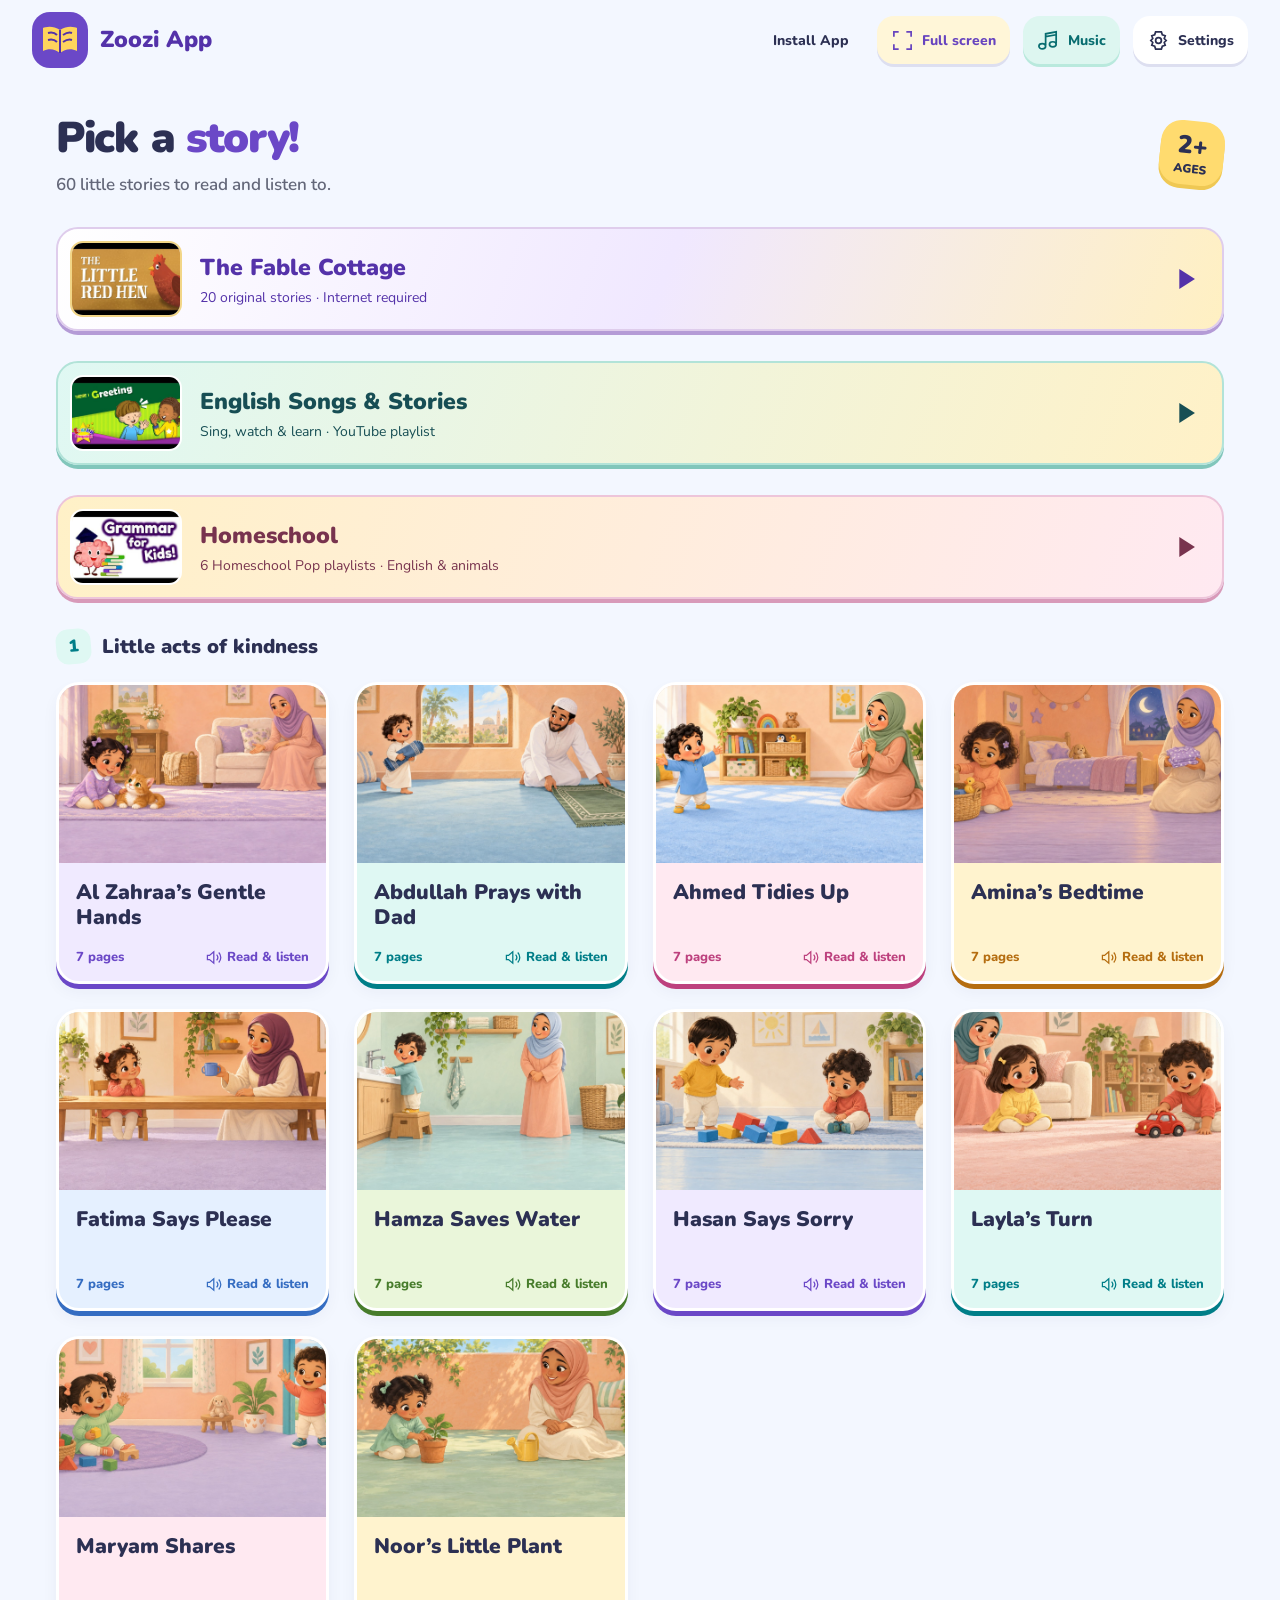
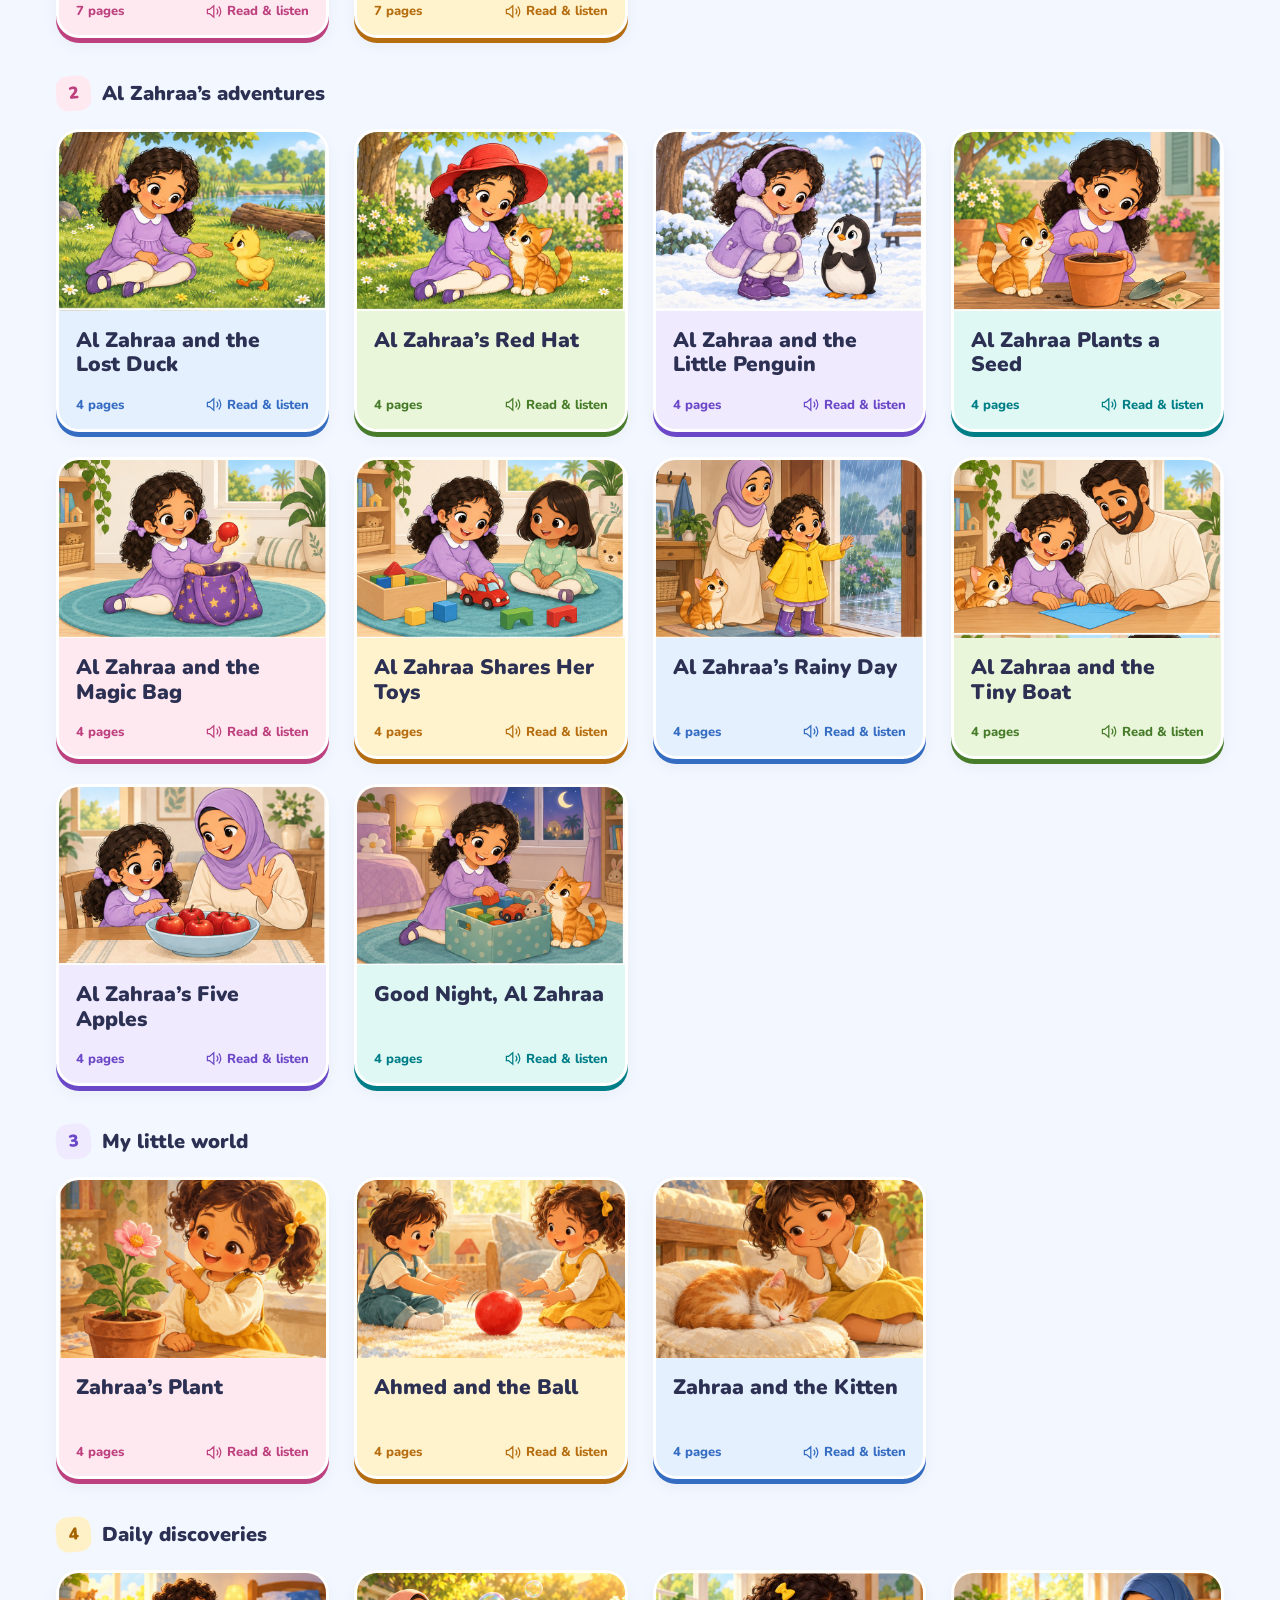
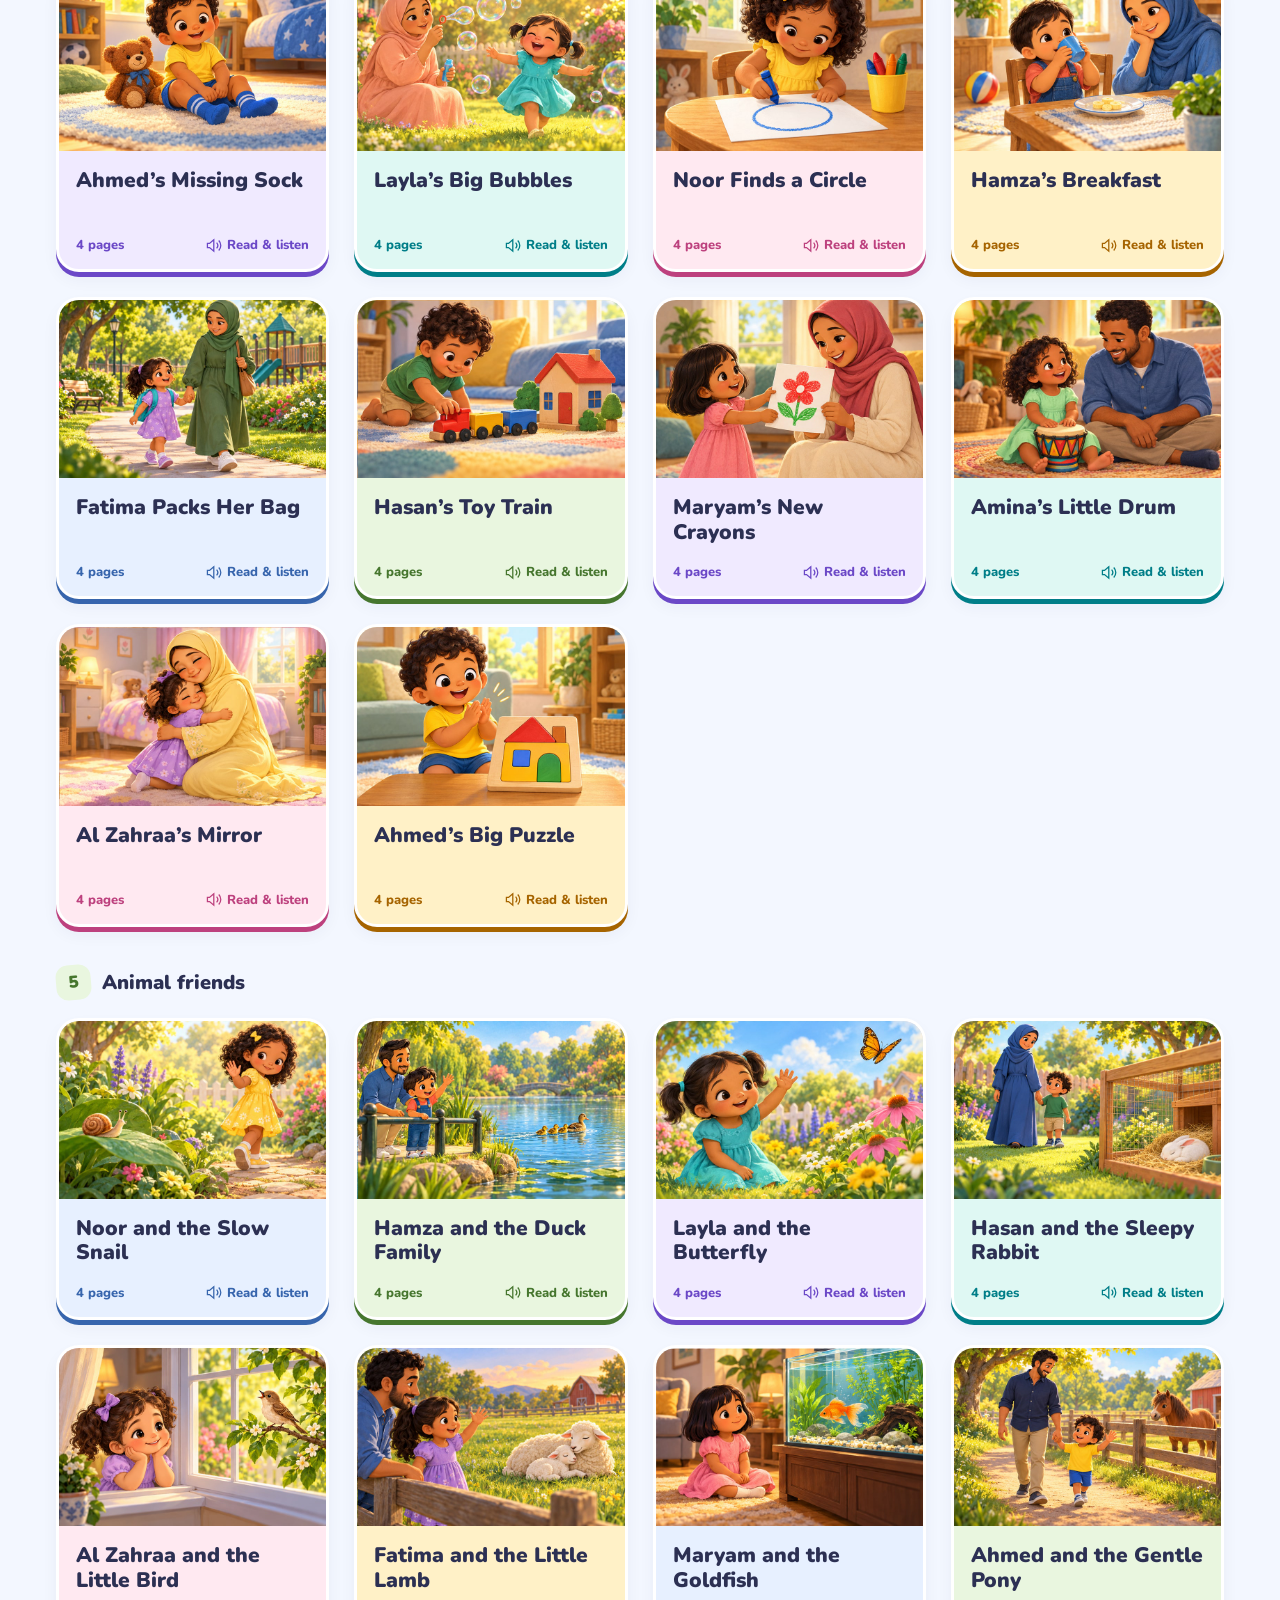
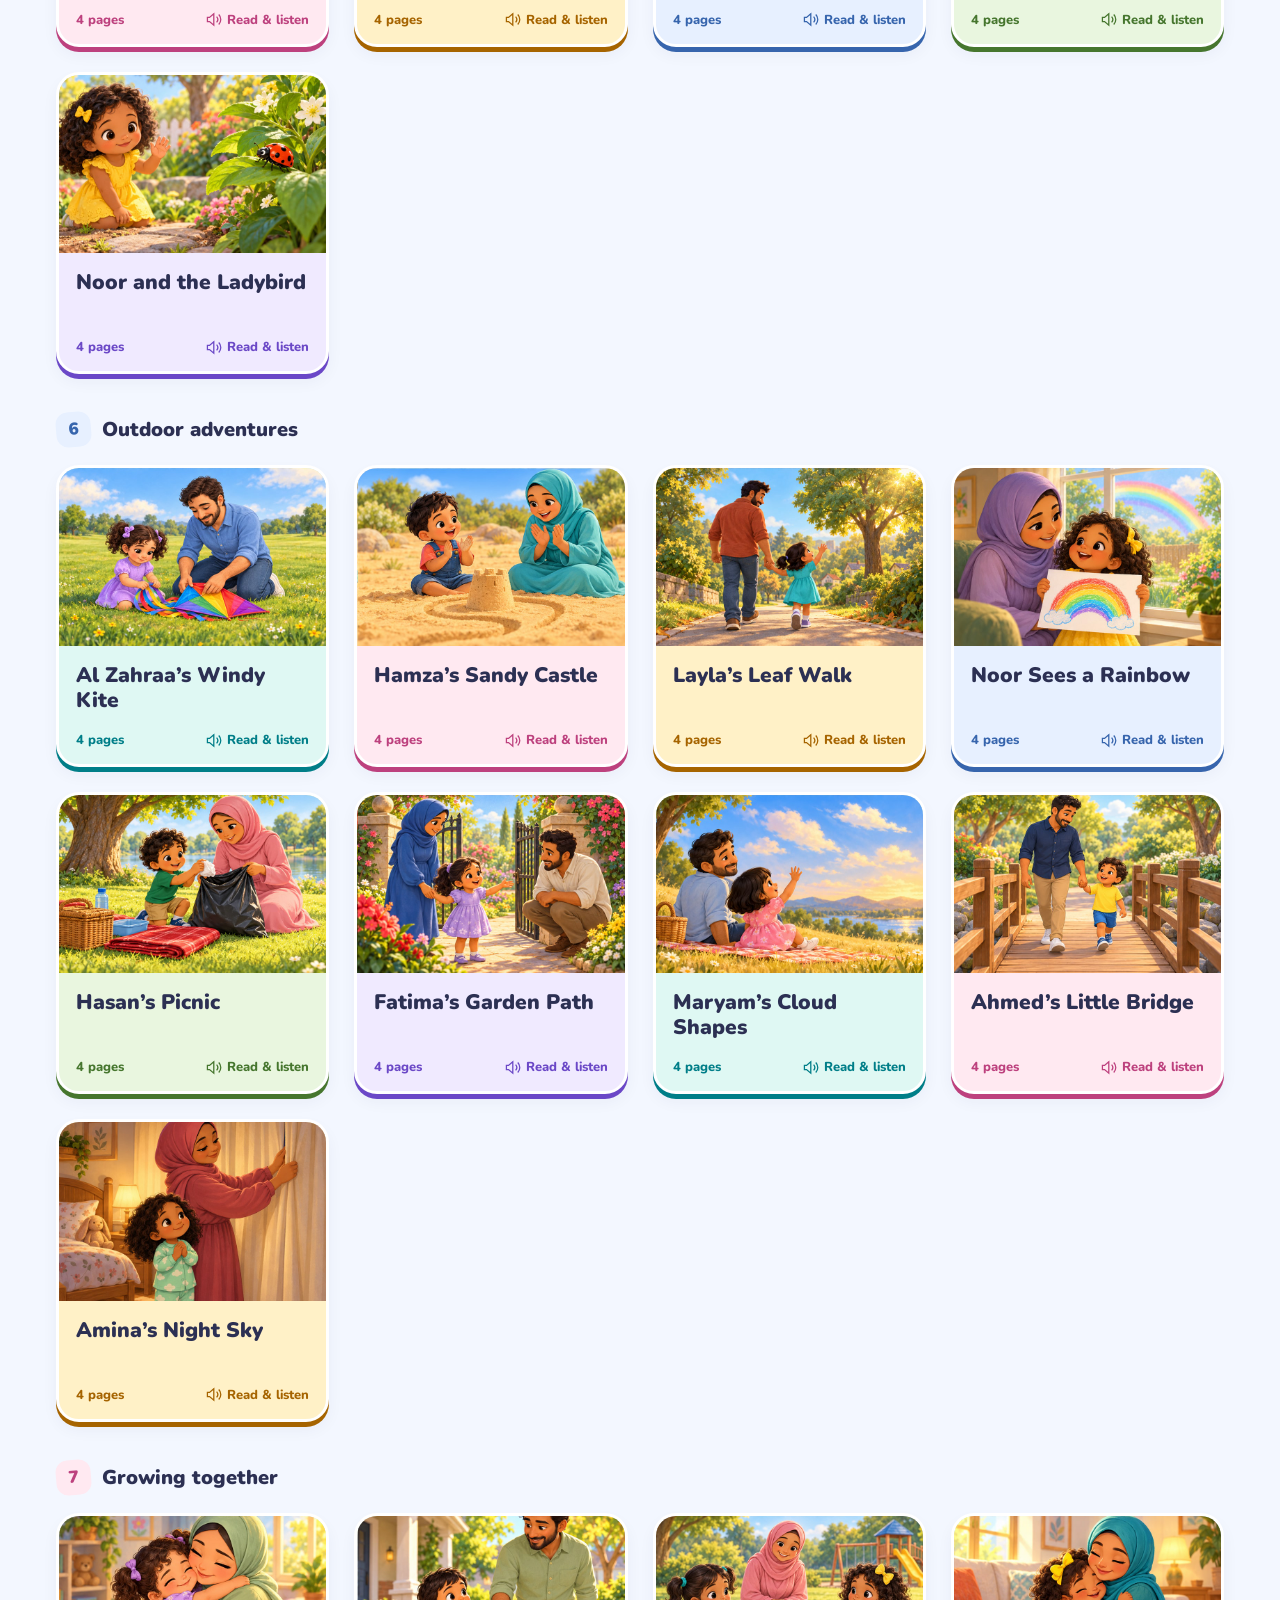
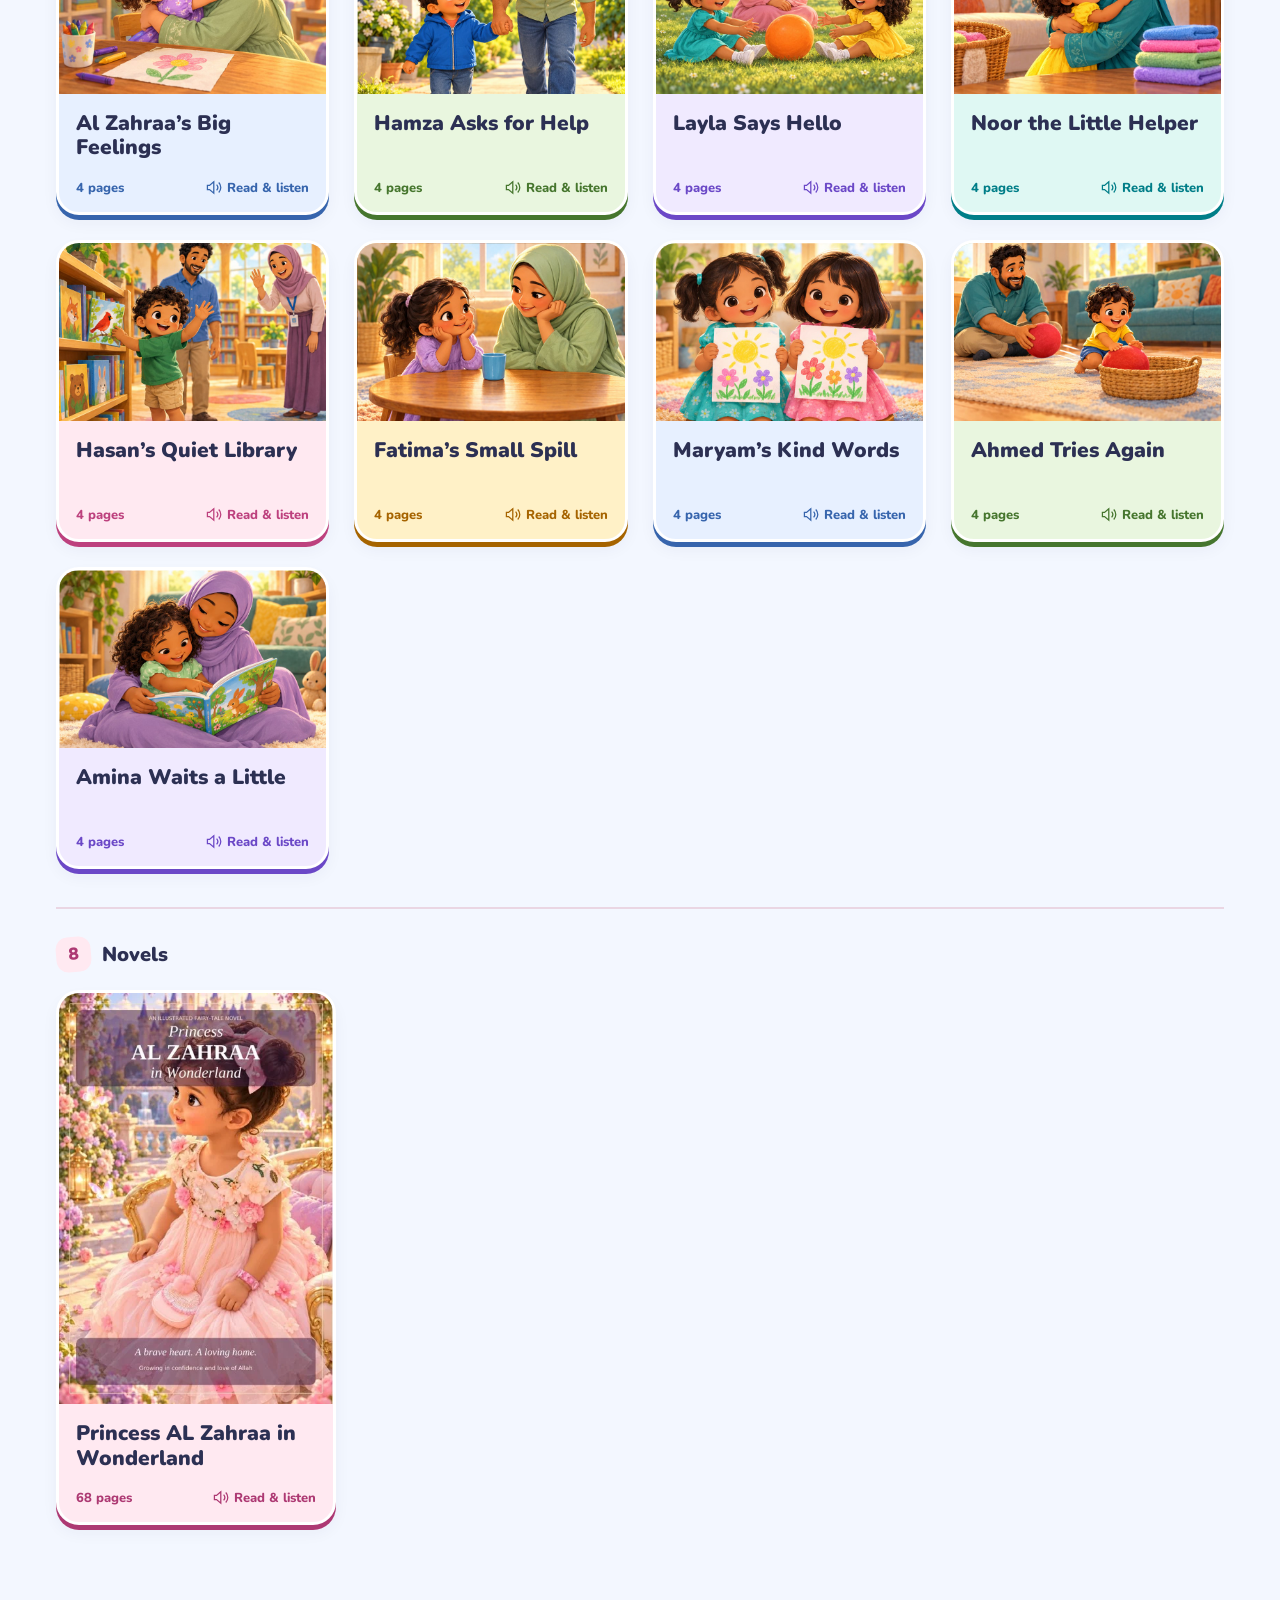
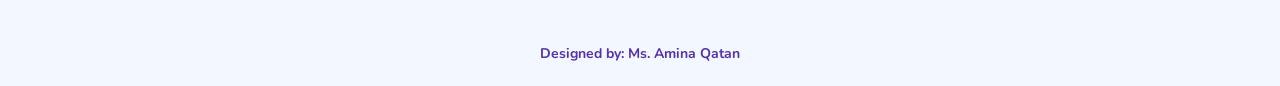
==== commit f4c0b066: "Add files via upload" ====
--- a/index.html
+++ b/index.html
@@ -1,7 +1,7 @@
 <!doctype html><html lang="en"><head>
-<meta charset="utf-8"><meta name="viewport" content="width=device-width,initial-scale=1,viewport-fit=cover"><meta name="theme-color" content="#6b48c7"><meta name="apple-mobile-web-app-capable" content="yes"><meta name="apple-mobile-web-app-status-bar-style" content="default"><meta name="description" content="60 illustrated English stories with continuous narration, plus illustrated novels, original Fable Cottage stories English songs and Homeschool Pop playlists online."><title>Zoozi App</title>
-<link rel="manifest" href="manifest.webmanifest?v=12" crossorigin="use-credentials"><link rel="icon" href="icon.svg?v=12" type="image/svg+xml"><link rel="apple-touch-icon" href="icon-192.png?v=12"><link rel="stylesheet" href="app.css?v=14"><script src="stories.js?v=12" defer></script><script src="fable-stories.js?v=12" defer></script><script src="novel-section.js?v=12" defer></script><script src="app.js?v=14" defer></script></head><body>
-<header class="app-header"><button class="brand" id="home" aria-label="Story library"><svg viewBox="0 0 40 40" aria-hidden="true"><path d="M20 10C13 5 5 7 3 8v23c6-3 12-2 17 2 5-4 11-5 17-2V8c-2-1-10-3-17 2Z" fill="#ffd45c"/><path d="M20 10v23M8 13c4-1 7 0 9 2m-9 5c4-1 7 0 9 2m6-7c3-2 6-3 9-2m-9 9c3-2 6-3 9-2" stroke="#5432a9" stroke-width="2" fill="none"/></svg><span>Zoozi App</span></button><div class="header-actions"><button class="text-button install-top" id="install-top">Install App</button><button class="icon-button music-toggle" id="music-toggle" aria-label="Turn background music off" aria-pressed="true"><svg viewBox="0 0 24 24" fill="none" stroke="currentColor" stroke-width="1.8" aria-hidden="true"><path d="M9 17V5l11-2v12M9 8l11-2"/><ellipse cx="5.5" cy="18" rx="3.5" ry="2.7"/><ellipse cx="16.5" cy="16" rx="3.5" ry="2.7"/><path class="music-slash" d="m3 3 18 18"/></svg><span>Music</span></button><button class="icon-button" id="settings-open" aria-label="Settings"><svg viewBox="0 0 24 24" fill="none" stroke="currentColor" stroke-width="1.8" aria-hidden="true"><path d="m9 3-1 3-3 1 1 3-2 2 2 2-1 3 3 1 1 3h6l1-3 3-1-1-3 2-2-2-2 1-3-3-1-1-3Z"/><circle cx="12" cy="12" r="3"/></svg><span>Settings</span></button></div></header>
-<main id="app" tabindex="-1"><section class="startup-message" role="status"><h1>Opening Zoozi App...</h1><p>Your stories are loading. If they do not appear, check your internet connection and <a href="./?refresh=14">try again</a>.</p><p>On your phone, open this link directly in Chrome or Safari.</p></section></main>
+<meta charset="utf-8"><meta name="viewport" content="width=device-width,initial-scale=1,viewport-fit=cover"><meta name="theme-color" content="#6b48c7"><meta name="apple-mobile-web-app-capable" content="yes"><meta name="apple-mobile-web-app-status-bar-style" content="default"><meta name="description" content="60 illustrated English stories with continuous narration, plus illustrated novels, original Fable Cottage stories, English songs and Homeschool Pop playlists online."><title>Zoozi App</title>
+<link rel="manifest" href="manifest.webmanifest?v=12" crossorigin="use-credentials"><link rel="icon" href="icon.svg?v=12" type="image/svg+xml"><link rel="apple-touch-icon" href="icon-192.png?v=12"><link rel="stylesheet" href="app.css?v=16"><script src="stories.js?v=12" defer></script><script src="fable-stories.js?v=12" defer></script><script src="novel-section.js?v=12" defer></script><script src="app.js?v=16" defer></script></head><body>
+<header class="app-header"><button class="brand" id="home" aria-label="Story library"><svg viewBox="0 0 40 40" aria-hidden="true"><path d="M20 10C13 5 5 7 3 8v23c6-3 12-2 17 2 5-4 11-5 17-2V8c-2-1-10-3-17 2Z" fill="#ffd45c"/><path d="M20 10v23M8 13c4-1 7 0 9 2m-9 5c4-1 7 0 9 2m6-7c3-2 6-3 9-2m-9 9c3-2 6-3 9-2" stroke="#5432a9" stroke-width="2" fill="none"/></svg><span>Zoozi App</span></button><div class="header-actions"><button class="text-button install-top" id="install-top">Install App</button><button class="icon-button fullscreen-toggle" id="fullscreen-toggle" aria-label="Enter full screen" aria-pressed="false" title="Full screen" hidden><svg viewBox="0 0 24 24" fill="none" stroke="currentColor" stroke-width="1.8" aria-hidden="true"><path d="M8 3H3v5m13-5h5v5M3 16v5h5m13-5v5h-5"/></svg><span>Full screen</span></button><button class="icon-button music-toggle" id="music-toggle" aria-label="Turn background music off" aria-pressed="true"><svg viewBox="0 0 24 24" fill="none" stroke="currentColor" stroke-width="1.8" aria-hidden="true"><path d="M9 17V5l11-2v12M9 8l11-2"/><ellipse cx="5.5" cy="18" rx="3.5" ry="2.7"/><ellipse cx="16.5" cy="16" rx="3.5" ry="2.7"/><path class="music-slash" d="m3 3 18 18"/></svg><span>Music</span></button><button class="icon-button" id="settings-open" aria-label="Settings"><svg viewBox="0 0 24 24" fill="none" stroke="currentColor" stroke-width="1.8" aria-hidden="true"><path d="m9 3-1 3-3 1 1 3-2 2 2 2-1 3 3 1 1 3h6l1-3 3-1-1-3 2-2-2-2 1-3-3-1-1-3Z"/><circle cx="12" cy="12" r="3"/></svg><span>Settings</span></button></div></header>
+<main id="app" tabindex="-1"><section class="startup-message" role="status"><h1>Opening Zoozi App...</h1><p>Your stories are loading. If they do not appear, check your internet connection and <a href="./?refresh=16">try again</a>.</p><p>On your phone, open this link directly in Chrome or Safari.</p></section></main>
 <footer class="app-credit">Designed by: Ms. Amina Qatan</footer>
-<dialog id="page-zoom" class="page-zoom"><form method="dialog"><button class="icon-button close" aria-label="Close enlarged page">×</button></form><img id="zoom-image" alt="Enlarged illustrated page"></dialog><dialog id="settings"><form method="dialog"><div class="dialog-heading"><h2>Settings</h2><button class="icon-button close" aria-label="Close settings" value="close">×</button></div></form><div class="voice-note"><strong>Read the whole story</strong><span>One tap · Automatic page turns · English</span></div><div class="setting-row"><label for="audio-speed">Reading speed</label><select id="audio-speed"><option value="0.85">Slow</option><option value="1">Normal</option><option value="1.15">Faster</option></select></div><div class="setting-row"><label for="background-music">Background music</label><input id="background-music" type="checkbox" role="switch"></div><div class="setting-row volume-setting"><label for="music-volume">Music volume <output id="music-volume-value" for="music-volume">16%</output></label><input id="music-volume" type="range" min="0" max="30" step="1" value="16"></div><p class="settings-note music-note">Soft piano and harp play while a story is open. The music becomes quieter during narration.</p><div class="setting-row"><label for="page-animation">Page flipping</label><input id="page-animation" type="checkbox" role="switch"></div><div class="install-panel"><h3>Your little story library</h3><p>Add this app to your home screen.</p><button class="primary-button" id="install-settings">Install App</button><p class="install-help" id="install-help">On iPhone or iPad, open in Safari, tap Share, then Add to Home Screen. On Android, use Install app or Add to home screen in your browser menu.</p></div><p class="settings-note">Fable Cottage stories, English Songs &amp; Stories and Homeschool playlists require internet and use their original sound. Some official story pages have members-only chapters.</p><p class="settings-note">The Zoozi read-along voice is synthetic. Novels use your device’s English reading voice; voice availability and offline speech vary by device. Previously opened stories and audio may be available offline after loading. Download a PDF to keep a story.</p></dialog><div id="notice" role="status" aria-live="polite" class="notice" hidden></div><noscript><p class="no-script">Please enable JavaScript to open the stories and play audio.</p></noscript></body></html>
+<dialog id="page-zoom" class="page-zoom"><form method="dialog"><button class="icon-button close" aria-label="Close enlarged page">×</button></form><img id="zoom-image" alt="Enlarged illustrated page"></dialog><dialog id="settings"><form method="dialog"><div class="dialog-heading"><h2>Settings</h2><button class="icon-button close" aria-label="Close settings" value="close">×</button></div></form><p class="settings-note version-note">Zoozi v16 · Portrait &amp; landscape</p><div class="voice-note"><strong>Read the whole story</strong><span>One tap · Automatic page turns · English</span></div><div class="setting-row"><label for="audio-speed">Reading speed</label><select id="audio-speed"><option value="0.85">Slow</option><option value="1">Normal</option><option value="1.15">Faster</option></select></div><div class="setting-row"><label for="background-music">Background music</label><input id="background-music" type="checkbox" role="switch"></div><div class="setting-row volume-setting"><label for="music-volume">Music volume <output id="music-volume-value" for="music-volume">16%</output></label><input id="music-volume" type="range" min="0" max="30" step="1" value="16"></div><p class="settings-note music-note">Soft piano and harp play while a story is open. The music becomes quieter during narration.</p><div class="setting-row"><label for="page-animation">Page flipping</label><input id="page-animation" type="checkbox" role="switch"></div><div class="install-panel"><h3>Your little story library</h3><p>Add this app to your home screen.</p><button class="primary-button" id="install-settings">Install App</button><p class="install-help" id="install-help">On iPhone or iPad, open in Safari, tap Share, then Add to Home Screen. On Android, use Install app or Add to home screen in your browser menu.</p></div><p class="settings-note">Fable Cottage stories, English Songs &amp; Stories and Homeschool playlists require internet and use their original sound. Some official story pages have members-only chapters.</p><p class="settings-note">The Zoozi read-along voice is synthetic. Novels use your device’s English reading voice; voice availability and offline speech vary by device. Previously opened stories and audio may be available offline after loading. Download a PDF to keep a story.</p></dialog><div id="notice" role="status" aria-live="polite" class="notice" hidden></div><noscript><p class="no-script">Please enable JavaScript to open the stories and play audio.</p></noscript></body></html>
--- a/app.css
+++ b/app.css
@@ -33,3 +33,98 @@
 .homeschool-tag{display:block;color:var(--book-color);font-size:12px;font-weight:800;line-height:1.5;margin-bottom:8px}.homeschool-books .book-copy h2{font-size:22px;line-height:1.3;margin:0 0 22px;overflow-wrap:anywhere}.homeschool-books .book-meta svg{width:23px;height:23px;flex-shrink:0}.homeschool-books .book-meta{gap:8px;font-size:13px}
 @media(max-width:800px){.homeschool-books{grid-template-columns:repeat(2,minmax(0,1fr))}.homeschool-books .book-copy h2{font-size:18px}.homeschool-art{font-size:53px}.homeschool-shelf-art{flex-basis:76px;height:72px;font-size:38px}.homeschool-shelf-art span{font-size:23px}.playlist-reader .reader-top{flex-wrap:wrap}.playlist-reader .reader-title{flex:1;min-width:160px}}
 @media(max-width:380px){.homeschool-books{grid-template-columns:1fr}.homeschool-art{aspect-ratio:2/1}}
+
+/* Soft Fable Cottage gradient and first-video thumbnail cards */
+.fable-shelf button{background:linear-gradient(110deg,#fff 0%,#f0e8ff 52%,#fff0c2 100%);color:#5432a9;border:2px solid #dfcdec;box-shadow:0 4px 0 #b49bd6}
+.fable-shelf img{border:2px solid #f2d687;flex-shrink:0}
+.online-shelf .playlist-video-thumbnail{flex-shrink:0;border:2px solid #fff;background:#fff;object-fit:cover}
+.homeschool-video-art{aspect-ratio:16/9;overflow:hidden;background:#fff}
+.homeschool-video-art>.playlist-video-thumbnail{display:block;width:100%;height:100%;object-fit:cover}
+.homeschool-video-art .homeschool-card-number{top:8px;left:8px;width:27px;height:27px;font-size:13px;box-shadow:0 2px 6px #0002}
+.homeschool-video-art .homeschool-play{right:8px;bottom:8px;padding:6px;box-shadow:0 2px 6px #0002}
+@media(max-width:380px){.homeschool-video-art{aspect-ratio:16/9}}
+
+/* v16: phone/tablet layouts adapt without interrupting the story. */
+html{min-height:100%;-webkit-text-size-adjust:100%;text-size-adjust:100%}
+body{min-height:100svh;min-height:100dvh;padding-left:env(safe-area-inset-left,0px);padding-right:env(safe-area-inset-right,0px)}
+#app,.reader,.library,.online-shelf button>span,.page-copy{min-width:0}
+.app-header{padding-top:max(12px,env(safe-area-inset-top,0px))}
+.app-credit{overflow-wrap:anywhere}
+.online-shelf img{flex-shrink:0}.online-shelf strong,.reader-title{overflow-wrap:anywhere}
+.reader{padding-bottom:max(12px,env(safe-area-inset-bottom,0px))}
+.reader-top{gap:10px;margin-bottom:10px}.reader-title{flex:1}
+.page-copy{display:flow-root}
+.page-art{width:min(100%,calc(var(--art-room,65svh) * var(--ratio)));max-width:100%}
+.novel-page-picture{width:min(100%,calc(var(--art-room,55svh) * 2 / 3));max-width:100%}
+.page-nav{margin-top:12px}.nav-button{min-height:44px}
+.original-player{width:min(100%,calc(var(--video-room,70svh) * 16 / 9));margin-inline:auto}
+.original-player iframe{max-width:100%}
+.dialog-heading{gap:12px}dialog{max-height:calc(100svh - 24px);max-height:calc(100dvh - 24px)}
+.page-zoom{max-height:calc(100dvh - 16px)}
+.fullscreen-toggle{background:#fff6d8;color:#6744bf}
+.fullscreen-toggle[aria-pressed=true]{background:#ede4ff}
+.reading-view .install-top,.watching-view .install-top{display:none}
+.reading-view .app-header,.watching-view .app-header{padding-block:8px;gap:10px}
+.reading-view .brand svg,.watching-view .brand svg{width:44px;height:44px}
+.reading-view .header-actions,.watching-view .header-actions{gap:8px}
+.reading-view .icon-button,.watching-view .icon-button{min-width:44px;min-height:44px;padding:10px}
+.reading-view .icon-button span,.watching-view .icon-button span{display:none}
+.reading-view .reader-bottom{margin-top:16px;padding:0 12px}
+.novel-tools label{min-width:0}.novel-tools select{min-width:0;max-width:min(220px,100%)}
+@media(max-width:700px){
+  .app-header{padding:12px;gap:10px;flex-wrap:nowrap}
+  .brand{font-size:19px;gap:7px}.brand svg{width:44px;height:44px;flex-shrink:0}
+  .header-actions{gap:7px}.header-actions .icon-button{min-width:44px;min-height:44px;padding:10px}
+  .install-top:not([hidden]){display:none} /* Installation remains available in Settings. */
+  .reader{padding-inline:8px}.reader-top{margin:0 0 8px;gap:8px;flex-wrap:nowrap}
+  .reader-title,.playlist-reader .reader-title{font-size:18px;min-width:0}
+  .back-button{min-width:60px;min-height:44px;padding:8px 10px;flex-shrink:0}
+  .download-link{min-height:44px;min-width:36px;padding:12px 0}
+  .page-nav{margin:10px 0 0;gap:8px}.nav-button{padding:10px 16px;min-height:44px}
+  .reading p{font-size:1rem}.page-footnote{margin-top:6px}
+  .video-reader .reader-top{margin:0 0 8px}
+  .video-reader .online-intro{font-size:13px;padding:0 4px;margin-bottom:10px}
+  .novel-tools{padding:6px 8px;gap:8px}.novel-tools label{flex:1 1 130px;flex-wrap:wrap;gap:3px}
+  .novel-tools select{width:100%;max-width:100%}
+  .novel-voice-note{margin:6px 10px}
+  .novel-transcript{padding:8px 10px}
+  .novel-transcript summary{display:flex;align-items:center;min-height:44px}
+}
+@media(max-width:380px){
+  .app-header .brand span{display:none}
+  .online-shelf button{gap:9px}.online-shelf img{width:72px;height:62px}
+  .online-shelf strong{font-size:17px}.online-shelf small{font-size:12px}
+  .reader-title,.novel-reader .reader-title{font-size:16px}
+  .nav-button{font-size:14px;padding:10px 12px}
+}
+/* A wide, short screen gets a picture-and-reading spread, with controls in reach. */
+@media(orientation:landscape) and (max-height:600px){
+  .reading-view .app-header,.watching-view .app-header{padding:4px 12px;padding-top:max(4px,env(safe-area-inset-top,0px))}
+  .reading-view .brand,.watching-view .brand{font-size:18px}
+  .reading-view .reader,.watching-view .reader{padding-top:0;padding-inline:12px}
+  .reader-top{margin:0 0 6px;gap:10px}
+  .reader-title,.novel-reader .reader-title,.playlist-reader .reader-title{font-size:17px}
+  .back-button{min-height:44px;padding:8px 12px}
+  .reading-view .story-page{display:grid;grid-template-columns:minmax(0,1fr) minmax(180px,32%);height:var(--page-room,55svh);align-items:center;gap:0;padding:0}
+  .reading-view .page-art,.reading-view .novel-page-picture{align-self:center}
+  .reading-view .page-copy{height:100%;max-height:100%;overflow:auto;overscroll-behavior:contain;padding:6px 0;align-content:center;border-left:2px solid var(--book-tint)}
+  .reading-view .reading{flex-direction:column;align-items:stretch;gap:8px;margin:0 6px;padding:8px}
+  .reading-view .reading p{font-size:1rem;line-height:1.35}
+  .reading-view .listen{flex-direction:row;width:100%;height:auto;min-height:44px;padding:8px;gap:8px}
+  .reading-view .page-footnote{margin:8px 10px 0}
+  .page-nav{margin:8px 0 0;gap:12px}.nav-button{min-height:44px;font-size:15px;padding:8px 20px}
+  .dots{margin-top:4px}.page-progress{font-size:13px}
+  .novel-tools{gap:8px;padding:8px}.novel-tools label{width:100%;flex-wrap:wrap;gap:4px}
+  .novel-tools select{width:100%;max-width:100%}.novel-transcript{margin:6px 8px;padding:8px}
+  .novel-transcript summary{min-height:44px;display:flex;align-items:center}
+  .novel-voice-note{margin:6px 10px}
+  .watching-view .online-intro{display:none}
+  .playlist-reader .reader-top{flex-wrap:nowrap}.playlist-reader .reader-title{min-width:0}
+  .playlist-help{padding:14px}.original-links{margin-top:14px}
+  .library{padding-top:8px}.books{grid-template-columns:repeat(3,minmax(0,1fr))}
+  .library-heading{margin-bottom:20px}
+  .online-shelf{margin-bottom:22px}
+}
+@media print{.fullscreen-toggle{display:none}.page-art{width:70%}.page-copy{overflow:visible}}
+
+.version-note{margin:0 0 16px;color:#6b48c7;font-weight:800}
